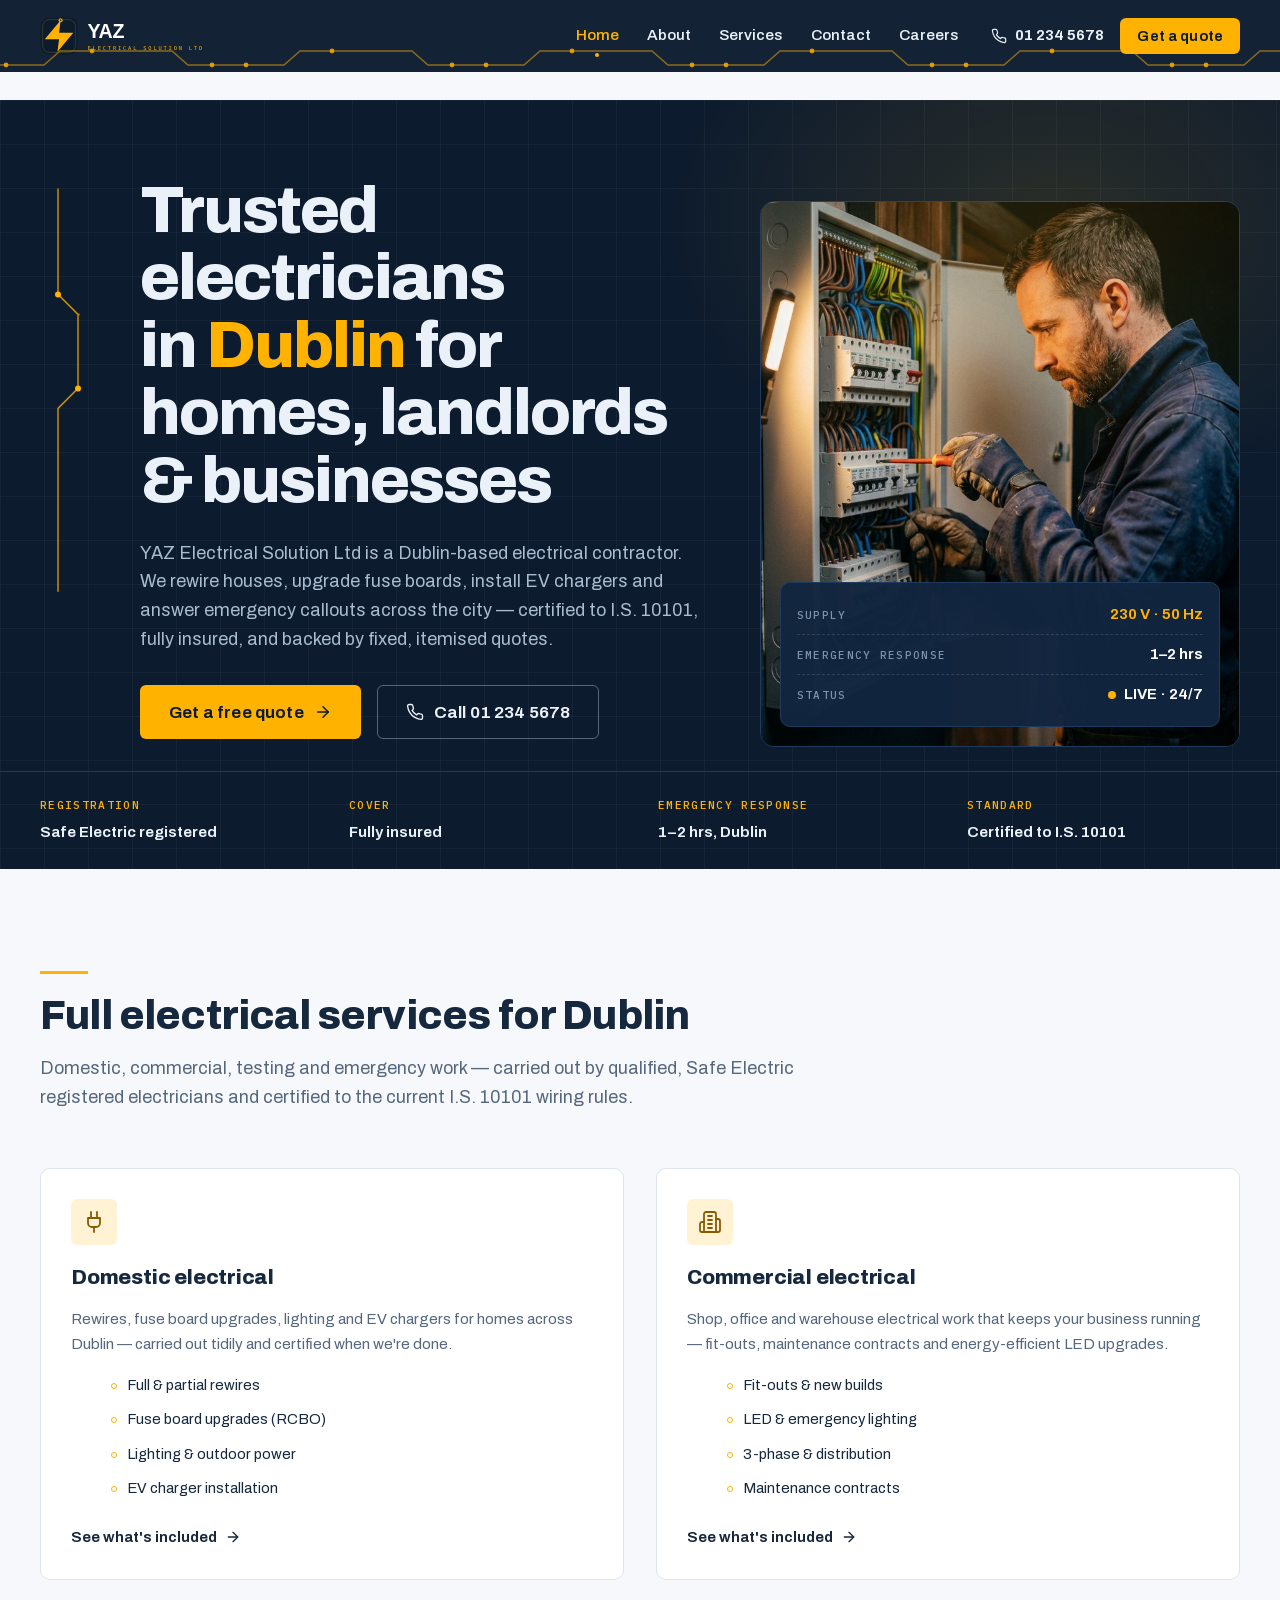
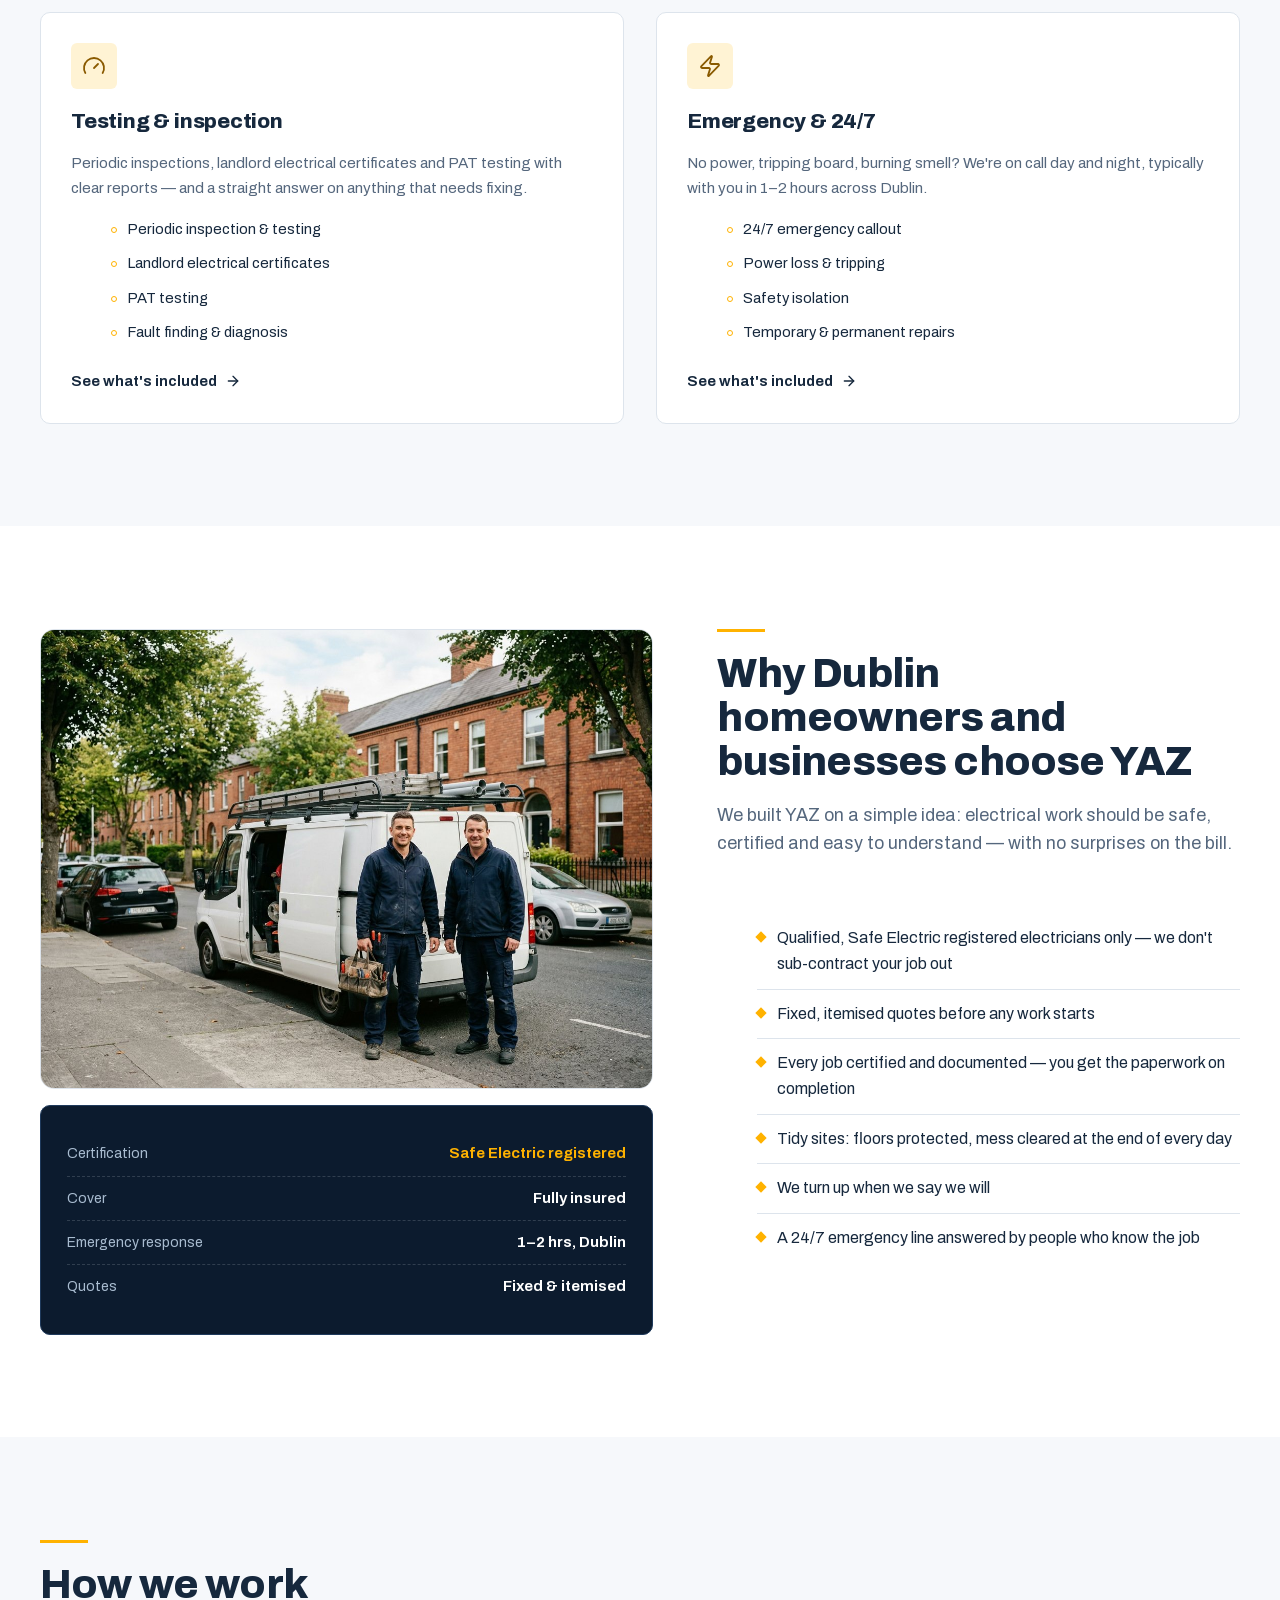
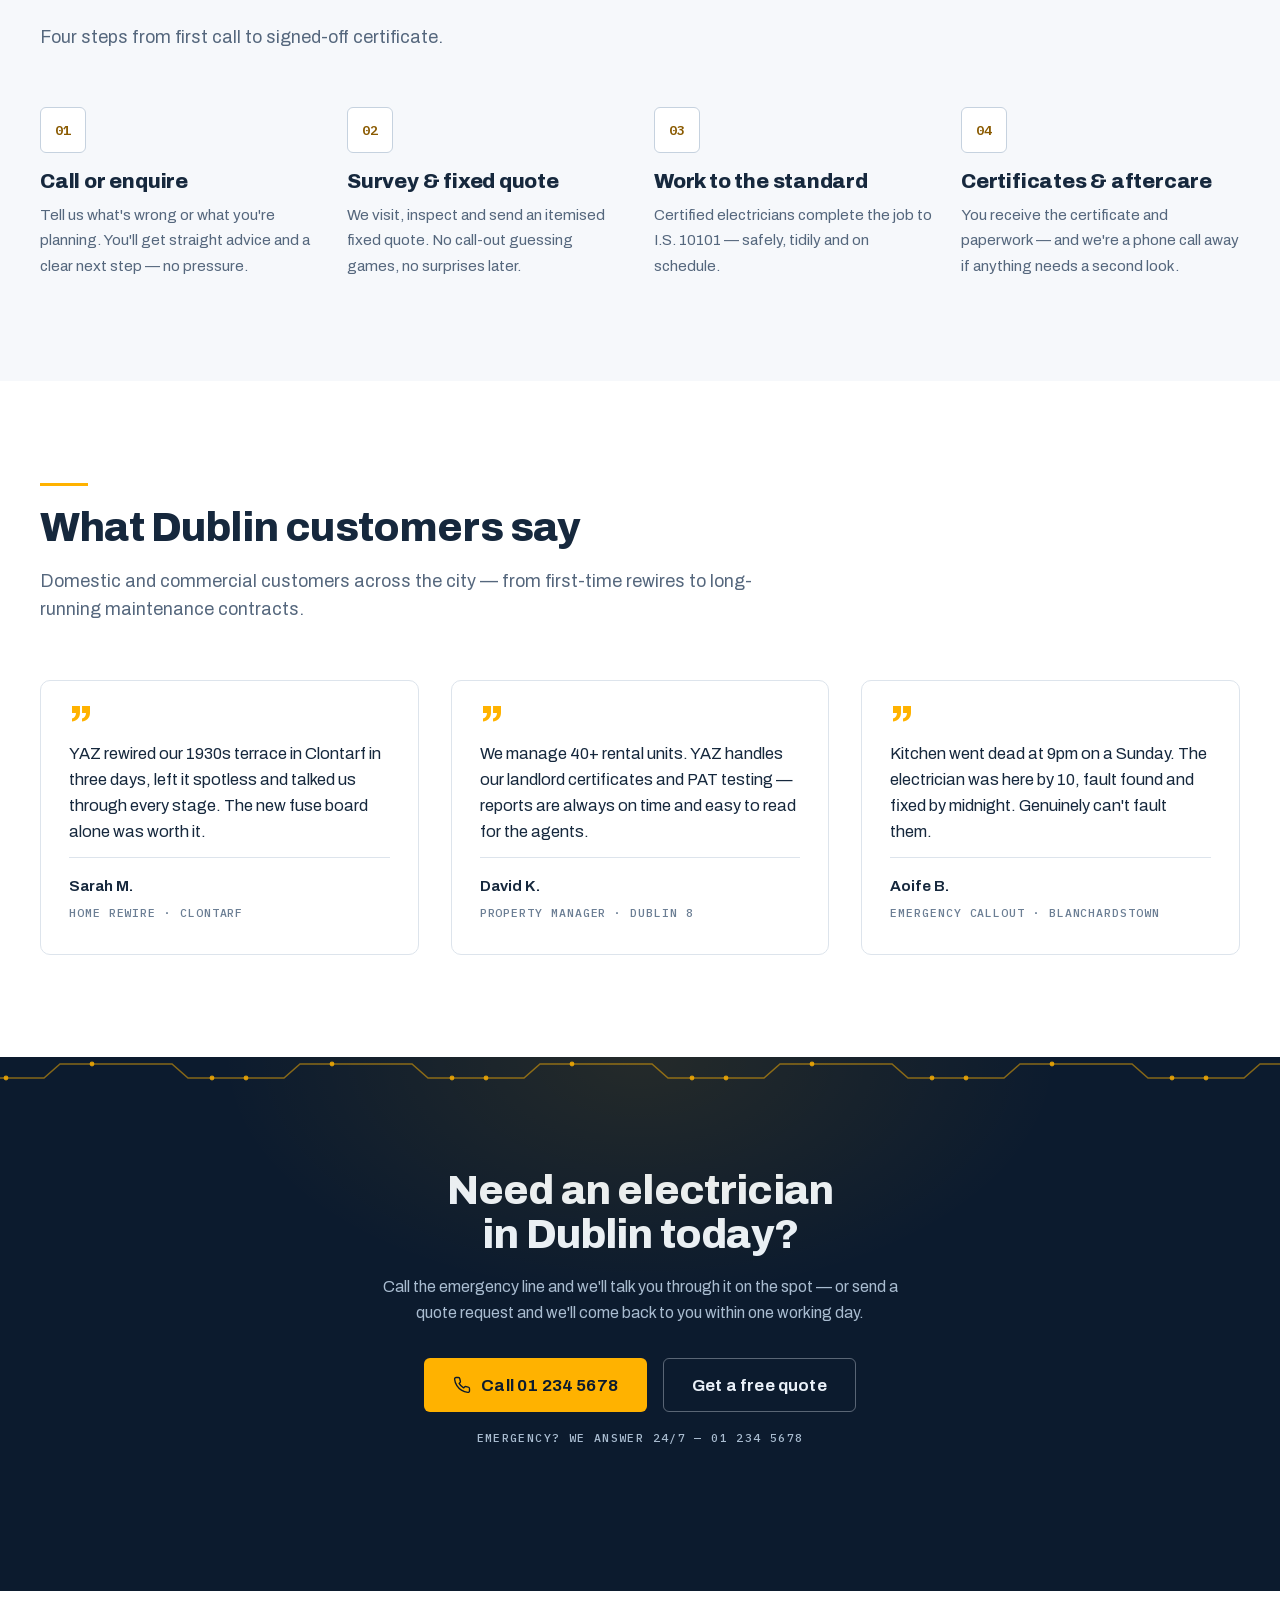
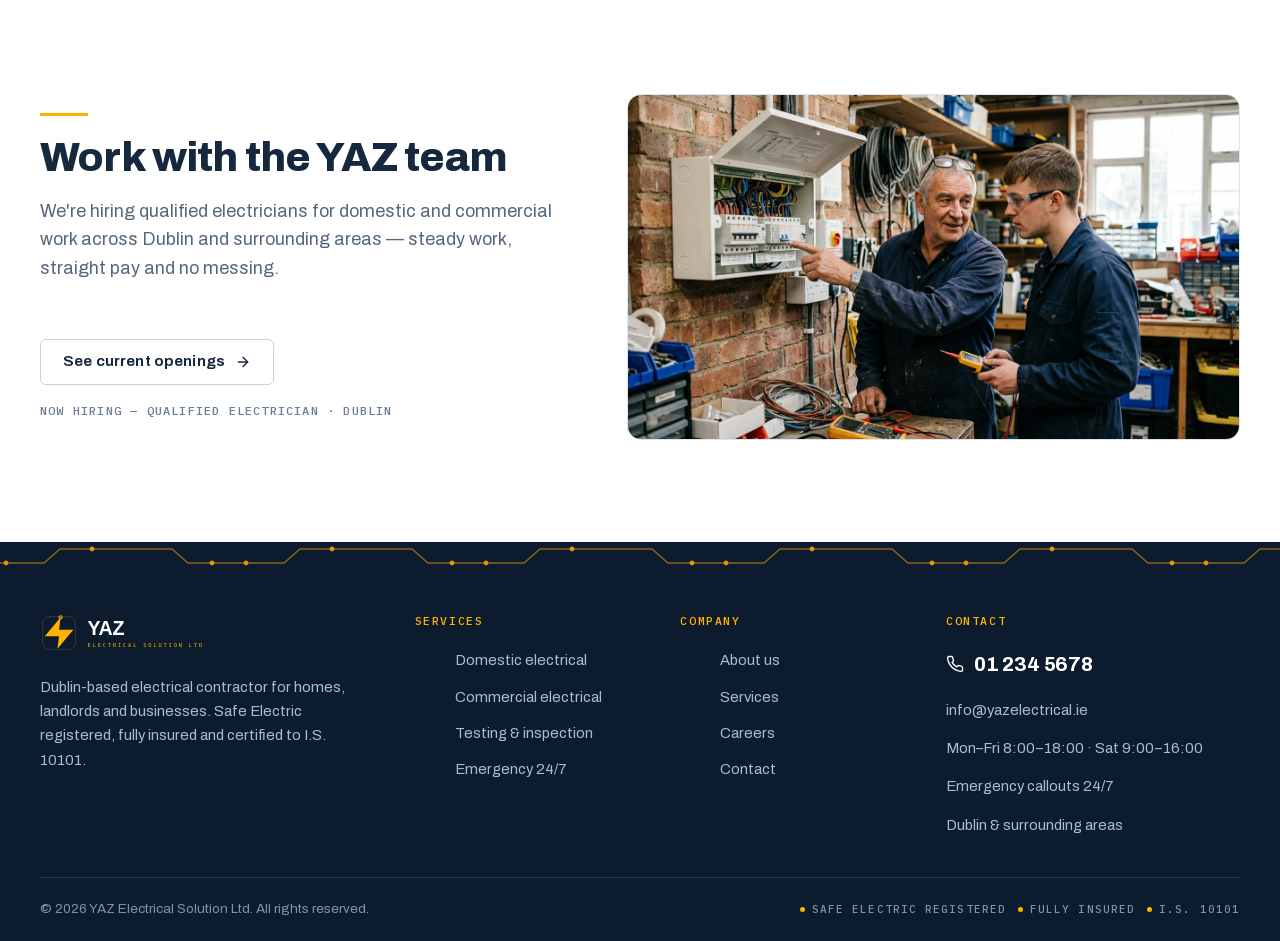
==== index.html @ 1b56f7b8 "Add Yaz Electrical website" ====
<!doctype html>
<!--
  ============================================================
  YAZ Electrical Solution Ltd — Home
  ============================================================
  EDIT BEFORE GOING LIVE (one-line swaps):
   1. Phone number: replace 01 234 5678 / +35312345678
      (search "234 5678" in this file and in css/js if needed)
   2. Email addresses: info@yazelectrical.ie, careers@yazelectrical.ie
   3. Domain: replace www.yazelectrical.ie in canonical + schema
   4. Formspree endpoint: js/main.js + action on contact.html
  ============================================================
-->
<html lang="en-IE">
<head>
  <meta charset="utf-8">
  <meta name="viewport" content="width=device-width, initial-scale=1">
  <title>Electrician Dublin — 24/7 Emergency | YAZ Electrical Solution Ltd</title>
  <meta name="description" content="Safe Electric registered electricians in Dublin. Rewires, fuse boards, EV chargers, landlord certs &amp; 24/7 emergencies. Call 01 234 5678 for a free fixed quote.">
  <link rel="canonical" href="https://www.yazelectrical.ie/"><!-- UPDATE DOMAIN -->
  <meta name="theme-color" content="#0C1B2E">

  <!-- Open Graph -->
  <meta property="og:type" content="website">
  <meta property="og:site_name" content="YAZ Electrical Solution Ltd">
  <meta property="og:title" content="Electrician Dublin | YAZ Electrical Solution Ltd">
  <meta property="og:description" content="Safe Electric registered electricians in Dublin. Rewires, fuse boards, EV chargers, landlord certificates &amp; 24/7 emergency callouts.">
  <meta property="og:image" content="https://www.yazelectrical.ie/assets/img/og.png"><!-- UPDATE DOMAIN -->
  <meta property="og:locale" content="en_IE">
  <meta name="twitter:card" content="summary_large_image">

  <link rel="icon" type="image/svg+xml" href="assets/favicon.svg">
  <link rel="apple-touch-icon" href="assets/favicon-180.png">
  <link rel="stylesheet" href="css/styles.css">
  <link rel="preload" as="image" href="assets/img/hero.jpg" fetchpriority="high">
</head>
<body id="top">
  <a class="skip-link" href="#main">Skip to content</a>

  <!-- ================= HEADER ================= -->
  <header class="site-header">
    <div class="container header__inner">
      <a class="logo" href="index.html" aria-label="YAZ Electrical Solution Ltd — home">
        <img src="assets/logo.svg" alt="YAZ Electrical Solution Ltd" width="336" height="64">
      </a>
      <div class="site-nav" id="site-nav">
        <nav class="main-nav" aria-label="Main">
          <a href="index.html" aria-current="page">Home</a>
          <a href="about.html">About</a>
          <a href="services.html">Services</a>
          <a href="contact.html">Contact</a>
          <a href="careers.html">Careers</a>
        </nav>
        <div class="nav-cta-row">
          <a class="btn btn--primary" href="tel:+35312345678">Call 01 234 5678</a>
          <a class="btn btn--ghost" href="contact.html">Get a quote</a>
        </div>
      </div>
      <div class="header-actions">
        <a class="header-tel" href="tel:+35312345678">
          <svg width="16" height="16" viewBox="0 0 24 24" fill="none" stroke="currentColor" stroke-width="1.8" stroke-linecap="round" stroke-linejoin="round" aria-hidden="true"><path d="M22 16.92v3a2 2 0 0 1-2.18 2 19.79 19.79 0 0 1-8.63-3.07 19.5 19.5 0 0 1-6-6 19.79 19.79 0 0 1-3.07-8.67A2 2 0 0 1 4.11 2h3a2 2 0 0 1 2 1.72 12.84 12.84 0 0 0 .7 2.81 2 2 0 0 1-.45 2.11L8.09 9.91a16 16 0 0 0 6 6l1.27-1.27a2 2 0 0 1 2.11-.45 12.84 12.84 0 0 0 2.81.7A2 2 0 0 1 22 16.92z"/></svg>
          01 234 5678
        </a>
        <a class="btn btn--primary btn--sm" href="contact.html">Get a quote</a>
        <button class="nav-toggle" aria-expanded="false" aria-controls="site-nav" aria-label="Open menu">
          <span></span><span></span><span></span>
        </button>
      </div>
    </div>
  </header>

  <main id="main">
    <!-- ================= HERO ================= -->
    <section class="hero" aria-labelledby="hero-title">
      <div class="container hero__inner">
        <div class="hero-trace" aria-hidden="true">
          <svg viewBox="0 0 44 430">
            <path class="trace-main" d="M 18 -10 V 96 L 38 116 V 190 L 18 210 V 430"/>
            <circle cx="18" cy="96" r="3" fill="#FFB200"/>
            <circle cx="38" cy="190" r="3" fill="#FFB200"/>
            <path d="M 38 116 H 44" stroke="#FFB200" stroke-opacity=".5" stroke-width="1.5" stroke-dasharray="2 5"/>
          </svg>
        </div>
        <div class="hero__content">
          <h1 id="hero-title">Trusted electricians in <span class="hl">Dublin</span> for homes, landlords &amp; businesses</h1>
          <p class="hero__lede">YAZ Electrical Solution Ltd is a Dublin-based electrical contractor. We rewire houses, upgrade fuse boards, install EV chargers and answer emergency callouts across the city — certified to I.S. 10101, fully insured, and backed by fixed, itemised quotes.</p>
          <div class="hero__cta">
            <a class="btn btn--primary btn--lg" href="contact.html">
              Get a free quote
              <svg width="18" height="18" viewBox="0 0 24 24" fill="none" stroke="currentColor" stroke-width="2" stroke-linecap="round" stroke-linejoin="round" aria-hidden="true"><path d="M5 12h14"/><path d="m12 5 7 7-7 7"/></svg>
            </a>
            <a class="btn btn--ghost btn--lg" href="tel:+35312345678">
              <svg width="18" height="18" viewBox="0 0 24 24" fill="none" stroke="currentColor" stroke-width="1.8" stroke-linecap="round" stroke-linejoin="round" aria-hidden="true"><path d="M22 16.92v3a2 2 0 0 1-2.18 2 19.79 19.79 0 0 1-8.63-3.07 19.5 19.5 0 0 1-6-6 19.79 19.79 0 0 1-3.07-8.67A2 2 0 0 1 4.11 2h3a2 2 0 0 1 2 1.72 12.84 12.84 0 0 0 .7 2.81 2 2 0 0 1-.45 2.11L8.09 9.91a16 16 0 0 0 6 6l1.27-1.27a2 2 0 0 1 2.11-.45 12.84 12.84 0 0 0 2.81.7A2 2 0 0 1 22 16.92z"/></svg>
              Call 01 234 5678
            </a>
          </div>
        </div>
        <div class="hero__media">
          <figure class="hero__photo">
            <img src="assets/img/hero.jpg" alt="YAZ electrician carrying out a fuse board upgrade in a Dublin home" width="768" height="1376" fetchpriority="high">
          </figure>
          <div class="instrument" aria-label="YAZ at a glance: 230 volt supply, one to two hour emergency response, available 24/7">
            <div class="instrument__row">
              <span class="instrument__k">Supply</span>
              <span class="instrument__v instrument__v--amber">230 V · 50 Hz</span>
            </div>
            <div class="instrument__row">
              <span class="instrument__k">Emergency response</span>
              <span class="instrument__v">1–2 hrs</span>
            </div>
            <div class="instrument__row">
              <span class="instrument__k">Status</span>
              <span class="instrument__v"><span class="live-dot" aria-hidden="true"></span>LIVE · 24/7</span>
            </div>
          </div>
        </div>
      </div>

      <!-- trust strip -->
      <div class="trust">
        <div class="container trust__grid">
          <div class="spec">
            <div class="spec__k">Registration</div>
            <div class="spec__v">Safe Electric registered</div>
          </div>
          <div class="spec">
            <div class="spec__k">Cover</div>
            <div class="spec__v">Fully insured</div>
          </div>
          <div class="spec">
            <div class="spec__k">Emergency response</div>
            <div class="spec__v">1–2 hrs, Dublin</div>
          </div>
          <div class="spec">
            <div class="spec__k">Standard</div>
            <div class="spec__v">Certified to I.S. 10101</div>
          </div>
        </div>
      </div>
    </section>

    <!-- ================= SERVICES ================= -->
    <section class="section section--paper" aria-labelledby="services-title">
      <div class="container">
        <div class="sec-head">
          <h2 id="services-title">Full electrical services for Dublin</h2>
          <p class="lead">Domestic, commercial, testing and emergency work — carried out by qualified, Safe Electric registered electricians and certified to the current I.S. 10101 wiring rules.</p>
        </div>
        <div class="grid g2">
          <article class="svc">
            <div class="svc__top">
              <span class="svc__icon" aria-hidden="true">
                <svg width="24" height="24" viewBox="0 0 24 24" fill="none" stroke="currentColor" stroke-width="1.8" stroke-linecap="round" stroke-linejoin="round"><path d="M12 22v-5"/><path d="M9 8V2"/><path d="M15 8V2"/><path d="M18 8v5a4 4 0 0 1-4 4h-4a4 4 0 0 1-4-4V8Z"/></svg>
              </span>
            </div>
            <h3>Domestic electrical</h3>
            <p>Rewires, fuse board upgrades, lighting and EV chargers for homes across Dublin — carried out tidily and certified when we're done.</p>
            <ul>
              <li>Full &amp; partial rewires</li>
              <li>Fuse board upgrades (RCBO)</li>
              <li>Lighting &amp; outdoor power</li>
              <li>EV charger installation</li>
            </ul>
            <a class="svc__link" href="services.html#domestic">See what's included
              <svg width="16" height="16" viewBox="0 0 24 24" fill="none" stroke="currentColor" stroke-width="2" stroke-linecap="round" stroke-linejoin="round" aria-hidden="true"><path d="M5 12h14"/><path d="m12 5 7 7-7 7"/></svg>
            </a>
          </article>
          <article class="svc">
            <div class="svc__top">
              <span class="svc__icon" aria-hidden="true">
                <svg width="24" height="24" viewBox="0 0 24 24" fill="none" stroke="currentColor" stroke-width="1.8" stroke-linecap="round" stroke-linejoin="round"><path d="M6 22V4a2 2 0 0 1 2-2h8a2 2 0 0 1 2 2v18Z"/><path d="M6 12H4a2 2 0 0 0-2 2v6a2 2 0 0 0 2 2h2"/><path d="M18 9h2a2 2 0 0 1 2 2v9a2 2 0 0 1-2 2h-2"/><path d="M10 6h4"/><path d="M10 10h4"/><path d="M10 14h4"/><path d="M10 18h4"/></svg>
              </span>
            </div>
            <h3>Commercial electrical</h3>
            <p>Shop, office and warehouse electrical work that keeps your business running — fit-outs, maintenance contracts and energy-efficient LED upgrades.</p>
            <ul>
              <li>Fit-outs &amp; new builds</li>
              <li>LED &amp; emergency lighting</li>
              <li>3-phase &amp; distribution</li>
              <li>Maintenance contracts</li>
            </ul>
            <a class="svc__link" href="services.html#commercial">See what's included
              <svg width="16" height="16" viewBox="0 0 24 24" fill="none" stroke="currentColor" stroke-width="2" stroke-linecap="round" stroke-linejoin="round" aria-hidden="true"><path d="M5 12h14"/><path d="m12 5 7 7-7 7"/></svg>
            </a>
          </article>
          <article class="svc">
            <div class="svc__top">
              <span class="svc__icon" aria-hidden="true">
                <svg width="24" height="24" viewBox="0 0 24 24" fill="none" stroke="currentColor" stroke-width="1.8" stroke-linecap="round" stroke-linejoin="round"><path d="m12 14 4-4"/><path d="M3.34 19a10 10 0 1 1 17.32 0"/></svg>
              </span>
            </div>
            <h3>Testing &amp; inspection</h3>
            <p>Periodic inspections, landlord electrical certificates and PAT testing with clear reports — and a straight answer on anything that needs fixing.</p>
            <ul>
              <li>Periodic inspection &amp; testing</li>
              <li>Landlord electrical certificates</li>
              <li>PAT testing</li>
              <li>Fault finding &amp; diagnosis</li>
            </ul>
            <a class="svc__link" href="services.html#testing">See what's included
              <svg width="16" height="16" viewBox="0 0 24 24" fill="none" stroke="currentColor" stroke-width="2" stroke-linecap="round" stroke-linejoin="round" aria-hidden="true"><path d="M5 12h14"/><path d="m12 5 7 7-7 7"/></svg>
            </a>
          </article>
          <article class="svc">
            <div class="svc__top">
              <span class="svc__icon" aria-hidden="true">
                <svg width="24" height="24" viewBox="0 0 24 24" fill="none" stroke="currentColor" stroke-width="1.8" stroke-linecap="round" stroke-linejoin="round"><path d="M4 14a1 1 0 0 1-.78-1.63l9.9-10.2a.5.5 0 0 1 .86.46l-1.92 6.02A1 1 0 0 0 13 10h7a1 1 0 0 1 .78 1.63l-9.9 10.2a.5.5 0 0 1-.86-.46l1.92-6.02A1 1 0 0 0 11 14z"/></svg>
              </span>
            </div>
            <h3>Emergency &amp; 24/7</h3>
            <p>No power, tripping board, burning smell? We're on call day and night, typically with you in 1–2 hours across Dublin.</p>
            <ul>
              <li>24/7 emergency callout</li>
              <li>Power loss &amp; tripping</li>
              <li>Safety isolation</li>
              <li>Temporary &amp; permanent repairs</li>
            </ul>
            <a class="svc__link" href="services.html#emergency">See what's included
              <svg width="16" height="16" viewBox="0 0 24 24" fill="none" stroke="currentColor" stroke-width="2" stroke-linecap="round" stroke-linejoin="round" aria-hidden="true"><path d="M5 12h14"/><path d="m12 5 7 7-7 7"/></svg>
            </a>
          </article>
        </div>
      </div>
    </section>

    <!-- ================= WHY ================= -->
    <section class="section section--white" aria-labelledby="why-title">
      <div class="container split split--wide-first split--top">
        <div>
          <figure class="frame frame--4-3">
            <img src="assets/img/about.jpg" alt="The YAZ Electrical team on a job in Dublin" width="1200" height="896" loading="lazy">
          </figure>
          <div class="plate mt-4">
            <div class="plate__row"><span class="plate__k">Certification</span><span class="plate__v plate__v--amber">Safe Electric registered</span></div>
            <div class="plate__row"><span class="plate__k">Cover</span><span class="plate__v">Fully insured</span></div>
            <div class="plate__row"><span class="plate__k">Emergency response</span><span class="plate__v">1–2 hrs, Dublin</span></div>
            <div class="plate__row"><span class="plate__k">Quotes</span><span class="plate__v">Fixed &amp; itemised</span></div>
          </div>
        </div>
        <div>
          <div class="sec-head">
            <h2 id="why-title">Why Dublin homeowners and businesses choose YAZ</h2>
            <p class="lead">We built YAZ on a simple idea: electrical work should be safe, certified and easy to understand — with no surprises on the bill.</p>
          </div>
          <ul class="checks">
            <li>Qualified, Safe Electric registered electricians only — we don't sub-contract your job out</li>
            <li>Fixed, itemised quotes before any work starts</li>
            <li>Every job certified and documented — you get the paperwork on completion</li>
            <li>Tidy sites: floors protected, mess cleared at the end of every day</li>
            <li>We turn up when we say we will</li>
            <li>A 24/7 emergency line answered by people who know the job</li>
          </ul>
        </div>
      </div>
    </section>

    <!-- ================= PROCESS ================= -->
    <section class="section section--paper" aria-labelledby="process-title">
      <div class="container">
        <div class="sec-head">
          <h2 id="process-title">How we work</h2>
          <p class="lead">Four steps from first call to signed-off certificate.</p>
        </div>
        <ol class="steps grid g4">
          <li class="step">
            <div class="step__badge" aria-hidden="true">01</div>
            <h3>Call or enquire</h3>
            <p>Tell us what's wrong or what you're planning. You'll get straight advice and a clear next step — no pressure.</p>
          </li>
          <li class="step">
            <div class="step__badge" aria-hidden="true">02</div>
            <h3>Survey &amp; fixed quote</h3>
            <p>We visit, inspect and send an itemised fixed quote. No call-out guessing games, no surprises later.</p>
          </li>
          <li class="step">
            <div class="step__badge" aria-hidden="true">03</div>
            <h3>Work to the standard</h3>
            <p>Certified electricians complete the job to I.S. 10101 — safely, tidily and on schedule.</p>
          </li>
          <li class="step">
            <div class="step__badge" aria-hidden="true">04</div>
            <h3>Certificates &amp; aftercare</h3>
            <p>You receive the certificate and paperwork — and we're a phone call away if anything needs a second look.</p>
          </li>
        </ol>
      </div>
    </section>

    <!-- ================= TESTIMONIALS ================= -->
    <section class="section section--white" aria-labelledby="reviews-title">
      <div class="container">
        <div class="sec-head">
          <h2 id="reviews-title">What Dublin customers say</h2>
          <p class="lead">Domestic and commercial customers across the city — from first-time rewires to long-running maintenance contracts.</p>
        </div>
        <div class="grid g3">
          <article class="t-card">
            <span class="t-card__mark" aria-hidden="true">&rdquo;</span>
            <p class="t-card__quote">YAZ rewired our 1930s terrace in Clontarf in three days, left it spotless and talked us through every stage. The new fuse board alone was worth it.</p>
            <div class="t-card__who">
              <strong>Sarah M.</strong>
              <span class="t-card__meta">Home rewire · Clontarf</span>
            </div>
          </article>
          <article class="t-card">
            <span class="t-card__mark" aria-hidden="true">&rdquo;</span>
            <p class="t-card__quote">We manage 40+ rental units. YAZ handles our landlord certificates and PAT testing — reports are always on time and easy to read for the agents.</p>
            <div class="t-card__who">
              <strong>David K.</strong>
              <span class="t-card__meta">Property manager · Dublin 8</span>
            </div>
          </article>
          <article class="t-card">
            <span class="t-card__mark" aria-hidden="true">&rdquo;</span>
            <p class="t-card__quote">Kitchen went dead at 9pm on a Sunday. The electrician was here by 10, fault found and fixed by midnight. Genuinely can't fault them.</p>
            <div class="t-card__who">
              <strong>Aoife B.</strong>
              <span class="t-card__meta">Emergency callout · Blanchardstown</span>
            </div>
          </article>
        </div>
      </div>
    </section>

    <!-- ================= CTA BAND ================= -->
    <section class="cta-band" aria-labelledby="cta-title">
      <div class="container cta-band__inner">
        <h2 id="cta-title">Need an electrician in Dublin today?</h2>
        <p>Call the emergency line and we'll talk you through it on the spot — or send a quote request and we'll come back to you within one working day.</p>
        <div class="cta-band__actions">
          <a class="btn btn--primary btn--lg" href="tel:+35312345678">
            <svg width="18" height="18" viewBox="0 0 24 24" fill="none" stroke="currentColor" stroke-width="1.8" stroke-linecap="round" stroke-linejoin="round" aria-hidden="true"><path d="M22 16.92v3a2 2 0 0 1-2.18 2 19.79 19.79 0 0 1-8.63-3.07 19.5 19.5 0 0 1-6-6 19.79 19.79 0 0 1-3.07-8.67A2 2 0 0 1 4.11 2h3a2 2 0 0 1 2 1.72 12.84 12.84 0 0 0 .7 2.81 2 2 0 0 1-.45 2.11L8.09 9.91a16 16 0 0 0 6 6l1.27-1.27a2 2 0 0 1 2.11-.45 12.84 12.84 0 0 0 2.81.7A2 2 0 0 1 22 16.92z"/></svg>
            Call 01 234 5678
          </a>
          <a class="btn btn--ghost btn--lg" href="contact.html">Get a free quote</a>
        </div>
        <p class="cta-band__note">Emergency? We answer 24/7 — 01 234 5678</p>
      </div>
    </section>

    <!-- ================= CAREERS TEASER ================= -->
    <section class="section section--white" aria-labelledby="careers-title">
      <div class="container split split--narrow-first">
        <div>
          <div class="sec-head">
            <h2 id="careers-title">Work with the YAZ team</h2>
            <p class="lead">We're hiring qualified electricians for domestic and commercial work across Dublin and surrounding areas — steady work, straight pay and no messing.</p>
          </div>
          <a class="btn btn--outline" href="careers.html">See current openings
            <svg width="16" height="16" viewBox="0 0 24 24" fill="none" stroke="currentColor" stroke-width="2" stroke-linecap="round" stroke-linejoin="round" aria-hidden="true"><path d="M5 12h14"/><path d="m12 5 7 7-7 7"/></svg>
          </a>
          <p class="mono-note mt-4">Now hiring — qualified electrician · Dublin</p>
        </div>
        <figure class="frame frame--16-9">
          <img src="assets/img/careers.jpg" alt="A YAZ senior electrician mentoring an apprentice" width="1376" height="768" loading="lazy">
        </figure>
      </div>
    </section>
  </main>

  <!-- ================= FOOTER ================= -->
  <footer class="site-footer">
    <div class="container">
      <div class="footer__grid">
        <div class="footer__col">
          <a class="logo" href="index.html" aria-label="YAZ Electrical Solution Ltd — home">
            <img src="assets/logo.svg" alt="YAZ Electrical Solution Ltd" width="336" height="64" loading="lazy">
          </a>
          <p class="footer__blurb">Dublin-based electrical contractor for homes, landlords and businesses. Safe Electric registered, fully insured and certified to I.S. 10101.</p>
        </div>
        <div class="footer__col">
          <h4>Services</h4>
          <ul class="footer__list">
            <li><a href="services.html#domestic">Domestic electrical</a></li>
            <li><a href="services.html#commercial">Commercial electrical</a></li>
            <li><a href="services.html#testing">Testing &amp; inspection</a></li>
            <li><a href="services.html#emergency">Emergency 24/7</a></li>
          </ul>
        </div>
        <div class="footer__col">
          <h4>Company</h4>
          <ul class="footer__list">
            <li><a href="about.html">About us</a></li>
            <li><a href="services.html">Services</a></li>
            <li><a href="careers.html">Careers</a></li>
            <li><a href="contact.html">Contact</a></li>
          </ul>
        </div>
        <div class="footer__col">
          <h4>Contact</h4>
          <a class="footer__phone" href="tel:+35312345678">
            <svg width="18" height="18" viewBox="0 0 24 24" fill="none" stroke="currentColor" stroke-width="1.8" stroke-linecap="round" stroke-linejoin="round" aria-hidden="true"><path d="M22 16.92v3a2 2 0 0 1-2.18 2 19.79 19.79 0 0 1-8.63-3.07 19.5 19.5 0 0 1-6-6 19.79 19.79 0 0 1-3.07-8.67A2 2 0 0 1 4.11 2h3a2 2 0 0 1 2 1.72 12.84 12.84 0 0 0 .7 2.81 2 2 0 0 1-.45 2.11L8.09 9.91a16 16 0 0 0 6 6l1.27-1.27a2 2 0 0 1 2.11-.45 12.84 12.84 0 0 0 2.81.7A2 2 0 0 1 22 16.92z"/></svg>
            01 234 5678
          </a>
          <div class="footer__contact mt-4">
            <a href="mailto:info@yazelectrical.ie">info@yazelectrical.ie</a>
            <span>Mon–Fri 8:00–18:00 · Sat 9:00–16:00</span>
            <span>Emergency callouts 24/7</span>
            <span>Dublin &amp; surrounding areas</span>
          </div>
        </div>
      </div>
      <div class="footer__bottom">
        <span>© <span data-year>2026</span> YAZ Electrical Solution Ltd. All rights reserved.</span>
        <div class="footer__certs">
          <span>Safe Electric registered</span>
          <span>Fully insured</span>
          <span>I.S. 10101</span>
        </div>
      </div>
    </div>
  </footer>

  <!-- ================= MOBILE CALL BAR ================= -->
  <nav class="callbar" aria-label="Quick contact">
    <a class="btn btn--primary" href="tel:+35312345678">
      <svg width="16" height="16" viewBox="0 0 24 24" fill="none" stroke="currentColor" stroke-width="1.8" stroke-linecap="round" stroke-linejoin="round" aria-hidden="true"><path d="M22 16.92v3a2 2 0 0 1-2.18 2 19.79 19.79 0 0 1-8.63-3.07 19.5 19.5 0 0 1-6-6 19.79 19.79 0 0 1-3.07-8.67A2 2 0 0 1 4.11 2h3a2 2 0 0 1 2 1.72 12.84 12.84 0 0 0 .7 2.81 2 2 0 0 1-.45 2.11L8.09 9.91a16 16 0 0 0 6 6l1.27-1.27a2 2 0 0 1 2.11-.45 12.84 12.84 0 0 0 2.81.7A2 2 0 0 1 22 16.92z"/></svg>
      Call 01 234 5678
    </a>
    <a class="btn btn--ghost" href="contact.html">Get a quote</a>
  </nav>

  <script src="js/main.js"></script>

  <!-- LocalBusiness schema -->
  <script type="application/ld+json">
  {
    "@context": "https://schema.org",
    "@type": "Electrician",
    "@id": "https://www.yazelectrical.ie/#business",
    "name": "YAZ Electrical Solution Ltd",
    "description": "Safe Electric registered electrical contractor in Dublin. Domestic and commercial electrical work, rewires, fuse board upgrades, EV charger installation, testing and inspection, and 24/7 emergency callouts.",
    "url": "https://www.yazelectrical.ie/",
    "telephone": "+35312345678",
    "email": "info@yazelectrical.ie",
    "priceRange": "€€",
    "image": "https://www.yazelectrical.ie/assets/img/hero.jpg",
    "logo": "https://www.yazelectrical.ie/assets/logo.svg",
    "address": {
      "@type": "PostalAddress",
      "addressLocality": "Dublin",
      "addressCountry": "IE"
    },
    "areaServed": ["Dublin", "County Dublin", "Kildare", "Meath", "Wicklow"],
    "openingHoursSpecification": [
      {
        "@type": "OpeningHoursSpecification",
        "dayOfWeek": ["Monday", "Tuesday", "Wednesday", "Thursday", "Friday"],
        "opens": "08:00",
        "closes": "18:00"
      },
      {
        "@type": "OpeningHoursSpecification",
        "dayOfWeek": "Saturday",
        "opens": "09:00",
        "closes": "16:00"
      }
    ]
  }
  </script>
</body>
</html>
---- css/styles.css ----
/* ============================================================
   YAZ Electrical Solution Ltd — design system
   Plain CSS · no build step · tokens derived from shadcn/ui
   role-naming; craft floor from the impeccable playbook.
   ============================================================ */

/* ---------- Fonts (self-hosted) ---------- */
@font-face {
  font-family: 'Archivo';
  src: url('../assets/fonts/archivo-var.woff2') format('woff2-variations');
  font-weight: 100 900;
  font-stretch: 62.5% 125%;
  font-display: swap;
}
@font-face {
  font-family: 'IBM Plex Mono';
  src: url('../assets/fonts/plexmono-500.woff2') format('woff2');
  font-weight: 500;
  font-display: swap;
}
@font-face {
  font-family: 'IBM Plex Mono';
  src: url('../assets/fonts/plexmono-600.woff2') format('woff2');
  font-weight: 600;
  font-display: swap;
}

/* ---------- Tokens ---------- */
:root {
  /* palette — deep navy canvas, safety amber accent (used sparingly) */
  --ink: #0C1B2E;            /* dark canvas: header, hero, footer, CTA */
  --ink-2: #12263F;          /* raised panels on dark */
  --ink-3: #1F3A5C;          /* borders on dark */
  --ink-fg: #EAF1F9;         /* primary text on dark */
  --ink-muted: #A9BCD0;      /* secondary text on dark */
  --ink-dim: #7C93AB;        /* faint labels on dark */
  --paper: #F6F8FB;          /* light canvas */
  --surface: #FFFFFF;        /* cards & panels */
  --fg: #16283D;             /* primary text on light */
  --fg-muted: #55677D;       /* secondary text on light */
  --fg-dim: #6B7E94;         /* hints on light */
  --line: #DDE4EC;           /* hairline borders (light) */
  --line-strong: #C6D2DF;
  --amber: #FFB200;          /* primary action / live signal */
  --amber-hi: #FFC533;       /* hover */
  --amber-deep: #8A5A00;     /* amber as text on light */
  --amber-soft: #FFF3D4;     /* amber wash */
  --danger: #C43D2F;
  --danger-soft: #FDEAE7;
  --success: #157F4B;
  --ring: var(--amber);

  /* radius scale (base 6px — industrial, not rounded) */
  --radius: 6px;
  --radius-sm: 4px;
  --radius-lg: 10px;
  --radius-xl: 14px;

  /* type */
  --font-sans: 'Archivo', 'Helvetica Neue', Arial, sans-serif;
  --font-mono: 'IBM Plex Mono', ui-monospace, 'SF Mono', Menlo, Consolas, monospace;

  /* spacing — 4px base scale */
  --s1: 4px;  --s2: 8px;  --s3: 12px; --s4: 16px; --s5: 20px;
  --s6: 24px; --s8: 32px; --s10: 40px; --s12: 48px; --s16: 64px;
  --s20: 80px; --s24: 96px;

  /* layout */
  --container: 1200px;
  --gutter: clamp(20px, 4vw, 40px);
  --header-h: 72px;
  --header-strip: 28px;
  --header-total: calc(var(--header-h) + var(--header-strip));
  --callbar-h: 60px;
}

/* ---------- Reset ---------- */
*, *::before, *::after { box-sizing: border-box; }
* { margin: 0; }
html { scroll-behavior: smooth; -webkit-text-size-adjust: 100%; }
body {
  font-family: var(--font-sans);
  font-size: 1rem;
  line-height: 1.65;
  color: var(--fg);
  background: var(--paper);
  -webkit-font-smoothing: antialiased;
  text-rendering: optimizeLegibility;
  padding-top: var(--header-total);
}
img, svg, video { max-width: 100%; display: block; }
input, button, textarea, select { font: inherit; color: inherit; }
a { color: var(--amber-deep); }
strong { font-weight: 650; }

/* browser surfaces — themed, not default */
::selection { background: var(--amber); color: var(--ink); }
::-webkit-scrollbar { width: 12px; }
::-webkit-scrollbar-track { background: var(--paper); }
::-webkit-scrollbar-thumb { background: #B7C4D4; border-radius: 8px; border: 3px solid var(--paper); }
::-webkit-scrollbar-thumb:hover { background: var(--ink-3); }

:focus-visible { outline: 2px solid var(--ring, var(--amber)); outline-offset: 2px; }

/* ---------- Type ---------- */
h1, h2, h3, h4 {
  font-family: var(--font-sans);
  font-weight: 800;
  line-height: 1.08;
  letter-spacing: -0.02em;
  text-wrap: balance;
}
h1 { font-size: clamp(2.3rem, 4.6vw, 3.4rem); letter-spacing: -0.03em; }
h2 { font-size: clamp(1.875rem, 3.2vw, 2.75rem); }
h3 { font-size: 1.3rem; line-height: 1.25; letter-spacing: -0.01em; }
h4 { font-size: 1.0625rem; line-height: 1.3; }
p { max-width: 70ch; }
.mono { font-family: var(--font-mono); }
.lead { font-size: clamp(1.0625rem, 1.4vw, 1.1875rem); line-height: 1.6; color: var(--fg-muted); }
.tabular { font-variant-numeric: tabular-nums; }

/* signal bar above section headings (amber, 48px) */
.sec-head h2::before,
.sec-head h3::before {
  content: "";
  display: block;
  width: 48px;
  height: 3px;
  background: var(--amber);
  margin-bottom: 20px;
}
.sec-head { max-width: 780px; margin-bottom: clamp(32px, 5vw, 56px); }
.sec-head .lead { margin-top: 16px; }

/* ---------- Layout primitives ---------- */
.container {
  width: min(100% - (var(--gutter) * 2), var(--container));
  margin-inline: auto;
}
.section { padding-block: clamp(56px, 8vw, 104px); }
.section--tight { padding-block: clamp(40px, 5vw, 68px); }
.section--paper { background: var(--paper); }
.section--white { background: var(--surface); }
.section--ink { background: var(--ink); color: var(--ink-fg); }
.section--ink p { color: var(--ink-muted); }

.grid { display: grid; gap: var(--s6); }
.g2 { gap: clamp(20px, 3vw, 32px); }
.g3 { gap: clamp(20px, 3vw, 32px); }
.g4 { gap: clamp(16px, 2.4vw, 28px); }
@media (min-width: 700px) { .g2 { grid-template-columns: repeat(2, 1fr); } }
@media (min-width: 980px) { .g3 { grid-template-columns: repeat(3, 1fr); } }
@media (min-width: 640px) { .g4 { grid-template-columns: repeat(2, 1fr); } }
@media (min-width: 1100px) { .g4 { grid-template-columns: repeat(4, 1fr); } }

.split { display: grid; gap: clamp(28px, 5vw, 64px); align-items: center; }
@media (min-width: 980px) {
  .split { grid-template-columns: 1fr 1fr; }
  .split--wide-first { grid-template-columns: 1.08fr 0.92fr; }
  .split--narrow-first { grid-template-columns: 0.92fr 1.08fr; }
}
.split--top { align-items: start; }

.center { text-align: center; }
.center .sec-head { margin-inline: auto; }
.mt-2 { margin-top: var(--s2); } .mt-4 { margin-top: var(--s4); } .mt-6 { margin-top: var(--s6); } .mt-8 { margin-top: var(--s8); }

/* ---------- Buttons ---------- */
.btn {
  display: inline-flex;
  align-items: center;
  justify-content: center;
  gap: 10px;
  font-family: var(--font-sans);
  font-weight: 650;
  font-size: 0.95rem;
  line-height: 1;
  letter-spacing: 0.01em;
  padding: 14px 22px;
  border-radius: var(--radius);
  border: 1px solid transparent;
  cursor: pointer;
  text-decoration: none;
  white-space: nowrap;
  transition: background-color 0.18s ease, border-color 0.18s ease, color 0.18s ease, transform 0.18s ease;
}
.btn:active { transform: translateY(1px); }
.btn svg { flex: none; }
.btn--primary { background: var(--amber); color: var(--ink); }
.btn--primary:hover { background: var(--amber-hi); }
.btn--ghost { border-color: rgba(234, 241, 249, 0.35); color: var(--ink-fg); background: transparent; }
.btn--ghost:hover { border-color: var(--amber); color: var(--amber); }
.btn--light { background: #fff; color: var(--ink); }
.btn--light:hover { background: var(--ink-fg); }
.btn--outline { border-color: var(--line-strong); color: var(--fg); background: var(--surface); }
.btn--outline:hover { border-color: var(--ink); }
.btn--lg { padding: 17px 28px; font-size: 1.0625rem; }
.btn--sm { padding: 10px 16px; font-size: 0.9rem; }
.btn--block { width: 100%; }

/* ---------- Chips / tags ---------- */
.chips { display: flex; flex-wrap: wrap; gap: var(--s2); }
.chip {
  border: 1px solid var(--line);
  border-radius: 999px;
  padding: 7px 14px;
  font-size: 0.875rem;
  font-weight: 500;
  color: var(--fg-muted);
  background: var(--surface);
}
.chip--amber {
  border-color: var(--amber);
  color: var(--amber-deep);
  background: var(--amber-soft);
  font-weight: 600;
}
.chip--dark {
  border-color: var(--ink-3);
  color: var(--ink-muted);
  background: var(--ink-2);
}

/* mono spec label (data, not decoration) */
.spec-label {
  font-family: var(--font-mono);
  font-size: 0.72rem;
  font-weight: 500;
  letter-spacing: 0.12em;
  text-transform: uppercase;
  color: var(--fg-dim);
}

/* ---------- Header ---------- */
.site-header {
  position: fixed;
  inset: 0 0 auto 0;
  z-index: 60;
  background: rgba(12, 27, 46, 0.97);
}
/* signature busbar — continuous PCB trace under the header */
.site-header::after {
  content: "";
  position: absolute;
  left: 0; right: 0; bottom: 0;
  height: var(--header-strip);
  background: url("data:image/svg+xml,%3Csvg xmlns='http://www.w3.org/2000/svg' width='240' height='28' viewBox='0 0 240 28'%3E%3Cg fill='none' stroke='%23FFB200' stroke-width='1.5' stroke-opacity='0.5'%3E%3Cpath d='M-14 21H44L60 7H172L188 21H254'/%3E%3C/g%3E%3Cg fill='%23FFB200' fill-opacity='0.8'%3E%3Ccircle cx='6' cy='21' r='2.4'/%3E%3Ccircle cx='92' cy='7' r='2.4'/%3E%3Ccircle cx='212' cy='21' r='2.4'/%3E%3C/g%3E%3C/svg%3E") repeat-x;
  background-size: 240px 28px;
  pointer-events: none;
}
.header__inner {
  height: var(--header-h);
  display: flex;
  align-items: center;
  gap: var(--s6);
}
.logo { display: inline-flex; flex: none; }
.logo img, .logo svg { height: 38px; width: auto; }
@media (max-width: 640px) { .logo img, .logo svg { height: 34px; } }

.main-nav { margin-left: auto; display: flex; gap: clamp(16px, 2.2vw, 30px); }
.main-nav a {
  position: relative;
  color: var(--ink-fg);
  text-decoration: none;
  font-weight: 550;
  font-size: 0.95rem;
  padding-block: 10px;
}
.main-nav a:hover { color: var(--amber); }
.main-nav a[aria-current="page"] { color: var(--amber); }
.main-nav a[aria-current="page"]::after {
  content: "";
  position: absolute;
  left: 50%; transform: translateX(-50%);
  bottom: 2px;
  width: 4px; height: 4px;
  border-radius: 50%;
  background: var(--amber);
}
.header-actions { display: flex; align-items: center; gap: var(--s4); margin-left: var(--s2); }
.header-tel {
  display: inline-flex; align-items: center; gap: 8px;
  color: var(--ink-fg); text-decoration: none; font-weight: 650; font-size: 0.95rem;
}
.header-tel:hover { color: var(--amber); }

/* hamburger */
.nav-toggle {
  display: none;
  position: relative;
  width: 44px; height: 44px;
  background: transparent;
  border: 1px solid rgba(234, 241, 249, 0.25);
  border-radius: var(--radius);
  cursor: pointer;
}
.nav-toggle span {
  position: absolute; left: 12px; right: 12px; height: 2px;
  background: var(--ink-fg);
  transition: transform 0.2s ease, opacity 0.2s ease, top 0.2s ease;
}
.nav-toggle span:nth-child(1) { top: 14px; }
.nav-toggle span:nth-child(2) { top: 21px; }
.nav-toggle span:nth-child(3) { top: 28px; }
.nav-open .nav-toggle span:nth-child(1) { top: 21px; transform: rotate(45deg); }
.nav-open .nav-toggle span:nth-child(2) { opacity: 0; }
.nav-open .nav-toggle span:nth-child(3) { top: 21px; transform: rotate(-45deg); }

/* mobile nav panel */
.site-nav { display: contents; }
@media (max-width: 979px) {
  .header-tel { display: none; }
  .header-actions .btn--sm { display: none; }
  .nav-toggle { display: block; }
  .site-nav {
    display: none;
    position: fixed;
    top: var(--header-total);
    left: 0; right: 0;
    background: var(--ink);
    border-top: 1px solid var(--ink-3);
    box-shadow: 0 24px 40px -24px rgba(0, 0, 0, 0.6);
  }
  .nav-open .site-nav { display: block; }
  .main-nav {
    flex-direction: column;
    gap: 0;
    padding: var(--s4) var(--gutter) var(--s3);
  }
  .main-nav a { font-size: 1.125rem; font-weight: 600; padding-block: 13px; border-bottom: 1px solid rgba(234, 241, 249, 0.08); }
  .main-nav a[aria-current="page"]::after { display: none; }
  .nav-cta-row {
    display: grid;
    grid-template-columns: 1fr 1fr;
    gap: var(--s3);
    padding: var(--s4) var(--gutter) calc(var(--s6) + env(safe-area-inset-bottom));
  }
}
@media (min-width: 980px) { .nav-cta-row { display: none; } }

/* ---------- Skip link ---------- */
.skip-link {
  position: fixed;
  top: -64px; left: var(--s4);
  z-index: 100;
  background: var(--amber);
  color: var(--ink);
  font-weight: 700;
  padding: 12px 18px;
  border-radius: var(--radius);
  text-decoration: none;
  transition: top 0.2s ease;
}
.skip-link:focus { top: 12px; }

/* ---------- Hero (home) ---------- */
.hero {
  position: relative;
  background: var(--ink);
  color: var(--ink-fg);
  overflow: hidden;
}
.hero::before { /* faint blueprint grid */
  content: "";
  position: absolute; inset: 0;
  background-image:
    linear-gradient(rgba(234, 241, 249, 0.045) 1px, transparent 1px),
    linear-gradient(90deg, rgba(234, 241, 249, 0.045) 1px, transparent 1px);
  background-size: 44px 44px;
  pointer-events: none;
}
.hero::after { /* amber glow, one deliberate pool of accent */
  content: "";
  position: absolute;
  inset: 0;
  background: radial-gradient(640px 460px at 82% 16%, rgba(255, 178, 0, 0.13), transparent 62%);
  pointer-events: none;
}
.hero__inner {
  position: relative;
  display: grid;
  gap: clamp(36px, 5vw, 56px);
  align-items: center;
  padding-block: clamp(40px, 6vw, 88px) 0;
}
@media (min-width: 1100px) {
  .hero__inner { grid-template-columns: 44px 1.08fr 0.92fr; }
}
.hero h1 {
  font-size: clamp(2.5rem, 5.4vw, 4.1rem);
  line-height: 1.03;
  letter-spacing: -0.03em;
  margin-bottom: var(--s6);
  max-width: 20ch;
}
.hero h1 .hl { color: var(--amber); }
.hero__lede {
  font-size: clamp(1.0625rem, 1.4vw, 1.1875rem);
  line-height: 1.6;
  color: var(--ink-muted);
  max-width: 58ch;
  margin-bottom: var(--s8);
}
.hero__cta { display: flex; flex-wrap: wrap; gap: var(--s4); margin-bottom: var(--s8); }

/* vertical trace beside the headline — draws on load */
.hero-trace { display: none; }
@media (min-width: 1100px) {
  .hero-trace { display: block; align-self: start; padding-block: 6px; }
  .hero-trace svg { height: clamp(320px, 36vw, 470px); width: 44px; }
  .hero-trace path.trace-main {
    stroke: var(--amber);
    stroke-opacity: 0.75;
    stroke-width: 1.5;
    fill: none;
    stroke-dasharray: 420;
    stroke-dashoffset: 420;
  }
}
.hero__media { position: relative; }
.hero__photo {
  border-radius: var(--radius-xl);
  border: 1px solid var(--ink-3);
  overflow: hidden;
}
.hero__photo img { width: 100%; height: auto; aspect-ratio: 4 / 4.55; object-fit: cover; }

/* instrument panel overlay — measurement data in mono */
.instrument {
  position: absolute;
  left: var(--s5); right: var(--s5); bottom: var(--s5);
  background: rgba(18, 38, 63, 0.97);
  border: 1px solid var(--ink-3);
  border-radius: var(--radius-lg);
  padding: 12px 16px;
}
.instrument__row {
  display: flex;
  align-items: baseline;
  justify-content: space-between;
  gap: 16px;
  padding-block: 7px;
  border-bottom: 1px dashed rgba(234, 241, 249, 0.14);
}
.instrument__row:last-child { border-bottom: 0; }
.instrument__k {
  font-family: var(--font-mono);
  font-size: 0.68rem;
  font-weight: 500;
  letter-spacing: 0.12em;
  text-transform: uppercase;
  color: var(--ink-dim);
}
.instrument__v { font-weight: 650; font-size: 0.95rem; color: #fff; font-variant-numeric: tabular-nums; }
.instrument__v--amber { color: var(--amber); }
.live-dot {
  display: inline-block;
  width: 8px; height: 8px;
  border-radius: 50%;
  background: var(--amber);
  margin-right: 8px;
  animation: pulse 2.4s ease-in-out infinite;
}
@keyframes pulse {
  0%, 100% { opacity: 1; box-shadow: 0 0 0 0 rgba(255, 178, 0, 0.55); }
  50% { opacity: 0.8; box-shadow: 0 0 0 7px rgba(255, 178, 0, 0); }
}

/* trust strip — spec row at the foot of the hero */
.trust { position: relative; border-top: 1px solid var(--ink-3); }
.trust__grid {
  display: grid;
  gap: 18px 36px;
  padding-block: var(--s6);
}
@media (min-width: 640px) { .trust__grid { grid-template-columns: repeat(2, 1fr); } }
@media (min-width: 1100px) { .trust__grid { grid-template-columns: repeat(4, 1fr); } }
.spec__k {
  font-family: var(--font-mono);
  font-size: 0.7rem;
  font-weight: 500;
  letter-spacing: 0.12em;
  text-transform: uppercase;
  color: var(--amber);
  margin-bottom: 5px;
}
.spec__v { font-weight: 650; font-size: 0.95rem; color: var(--ink-fg); }

/* ---------- Page hero (subpages) ---------- */
.page-hero {
  position: relative;
  background: var(--ink);
  color: var(--ink-fg);
  overflow: hidden;
  padding-block: clamp(40px, 6vw, 72px) clamp(36px, 5vw, 60px);
}
.page-hero::before {
  content: "";
  position: absolute; inset: 0;
  background-image:
    linear-gradient(rgba(234, 241, 249, 0.04) 1px, transparent 1px),
    linear-gradient(90deg, rgba(234, 241, 249, 0.04) 1px, transparent 1px);
  background-size: 44px 44px;
  pointer-events: none;
}
.page-hero::after {
  content: "";
  position: absolute;
  bottom: 0; left: 0;
  width: 140px; height: 2px;
  background: var(--amber);
}
.page-hero .crumbs {
  position: relative;
  font-family: var(--font-mono);
  font-size: 0.7rem;
  font-weight: 500;
  letter-spacing: 0.12em;
  text-transform: uppercase;
  color: var(--ink-dim);
  margin-bottom: var(--s4);
}
.page-hero .crumbs a { color: var(--ink-muted); text-decoration: none; }
.page-hero .crumbs a:hover { color: var(--amber); }
.page-hero h1 { margin-bottom: var(--s4); max-width: 24ch; }
.page-hero .lead { color: var(--ink-muted); max-width: 62ch; }

/* ---------- Service cards ---------- */
.svc {
  background: var(--surface);
  border: 1px solid var(--line);
  border-radius: var(--radius-lg);
  padding: clamp(22px, 3vw, 30px);
  display: flex;
  flex-direction: column;
  gap: var(--s4);
  transition: border-color 0.18s ease, transform 0.18s ease;
}
.svc:hover { border-color: var(--amber); transform: translateY(-3px); }
.svc__top { display: flex; align-items: flex-start; justify-content: space-between; }
.svc__icon {
  width: 46px; height: 46px;
  border-radius: var(--radius);
  background: var(--amber-soft);
  color: var(--amber-deep);
  display: grid;
  place-items: center;
}
.svc h3 { margin-top: var(--s1); }
.svc p { color: var(--fg-muted); font-size: 0.95rem; }
.svc ul { display: grid; gap: 10px; margin-top: auto; }
.svc li {
  display: flex;
  gap: 10px;
  align-items: baseline;
  font-size: 0.925rem;
  list-style: none;
}
.svc li::before {
  content: "";
  flex: none;
  width: 6px; height: 6px;
  border-radius: 50%;
  border: 1.5px solid var(--amber);
  transform: translateY(-1px);
}
.svc__link {
  display: inline-flex;
  align-items: center;
  gap: 8px;
  font-weight: 650;
  font-size: 0.925rem;
  color: var(--fg);
  text-decoration: none;
  margin-top: var(--s2);
}
.svc__link:hover { color: var(--amber-deep); }
.svc__link svg { transition: transform 0.18s ease; }
.svc__link:hover svg { transform: translateX(3px); }

/* ---------- Checklists (amber terminal diamonds) ---------- */
.checks { list-style: none; display: grid; gap: 0; }
.checks li {
  display: flex;
  gap: var(--s3);
  align-items: flex-start;
  padding-block: 11px;
  border-bottom: 1px solid var(--line);
  font-size: 1rem;
}
.checks li:last-child { border-bottom: 0; }
.checks li::before {
  content: "";
  flex: none;
  width: 8px; height: 8px;
  margin-top: 8px;
  background: var(--amber);
  transform: rotate(45deg);
}
.checks--dark li { border-bottom-color: rgba(234, 241, 249, 0.12); }

/* ---------- Spec plate (certificate-style panel) ---------- */
.plate {
  background: var(--ink);
  color: var(--ink-fg);
  border: 1px solid var(--ink-3);
  border-radius: var(--radius-lg);
  padding: clamp(18px, 2.5vw, 26px);
}
.plate__row {
  display: flex;
  justify-content: space-between;
  align-items: baseline;
  gap: 16px;
  padding-block: 9px;
  border-bottom: 1px dashed rgba(234, 241, 249, 0.16);
  font-size: 0.95rem;
}
.plate__row:last-child { border-bottom: 0; }
.plate__k { color: var(--ink-muted); font-size: 0.875rem; }
.plate__v { font-weight: 650; color: #fff; text-align: right; }
.plate__v--amber { color: var(--amber); }

/* ---------- Process steps ---------- */
.steps { list-style: none; padding: 0; margin: 0; }
.mono-note {
  font-family: var(--font-mono);
  font-size: 0.75rem;
  letter-spacing: 0.1em;
  text-transform: uppercase;
  color: var(--fg-dim);
}
.step__badge {
  width: 46px; height: 46px;
  border: 1px solid var(--line-strong);
  border-radius: var(--radius);
  display: grid;
  place-items: center;
  font-family: var(--font-mono);
  font-weight: 600;
  font-size: 0.85rem;
  color: var(--amber-deep);
  background: var(--surface);
  margin-bottom: var(--s4);
}
.step h3 { margin-bottom: var(--s2); }
.step p { font-size: 0.95rem; color: var(--fg-muted); }

/* ---------- Testimonials ---------- */
.t-card {
  background: var(--surface);
  border: 1px solid var(--line);
  border-radius: var(--radius-lg);
  padding: clamp(22px, 3vw, 28px);
  display: flex;
  flex-direction: column;
  gap: var(--s3);
}
.t-card__mark {
  font-family: var(--font-sans);
  font-weight: 800;
  font-size: 3rem;
  line-height: 0.6;
  color: var(--amber);
  height: 20px;
}
.t-card__quote { font-size: 1.02rem; line-height: 1.6; }
.t-card__who {
  margin-top: auto;
  padding-top: var(--s4);
  border-top: 1px solid var(--line);
}
.t-card__who strong { display: block; font-size: 0.95rem; }
.t-card__meta {
  font-family: var(--font-mono);
  font-size: 0.72rem;
  letter-spacing: 0.08em;
  text-transform: uppercase;
  color: var(--fg-dim);
  margin-top: 2px;
}

/* ---------- CTA band ---------- */
.cta-band {
  position: relative;
  background: var(--ink);
  color: var(--ink-fg);
  overflow: hidden;
  text-align: center;
}
.cta-band::before { /* busbar enters the band */
  content: "";
  position: absolute;
  top: 0; left: 0; right: 0;
  height: var(--header-strip);
  background: url("data:image/svg+xml,%3Csvg xmlns='http://www.w3.org/2000/svg' width='240' height='28' viewBox='0 0 240 28'%3E%3Cg fill='none' stroke='%23FFB200' stroke-width='1.5' stroke-opacity='0.5'%3E%3Cpath d='M-14 21H44L60 7H172L188 21H254'/%3E%3C/g%3E%3Cg fill='%23FFB200' fill-opacity='0.8'%3E%3Ccircle cx='6' cy='21' r='2.4'/%3E%3Ccircle cx='92' cy='7' r='2.4'/%3E%3Ccircle cx='212' cy='21' r='2.4'/%3E%3C/g%3E%3C/svg%3E") repeat-x;
  background-size: 240px 28px;
  pointer-events: none;
}
.cta-band::after {
  content: "";
  position: absolute; inset: 0;
  background: radial-gradient(700px 400px at 50% 0%, rgba(255, 178, 0, 0.1), transparent 60%);
  pointer-events: none;
}
.cta-band__inner { position: relative; padding-block: clamp(64px, 9vw, 112px); }
.cta-band h2 { max-width: 22ch; margin-inline: auto; }
.cta-band p { color: var(--ink-muted); max-width: 58ch; margin: var(--s4) auto var(--s8); }
.cta-band__actions { display: flex; flex-wrap: wrap; gap: var(--s4); justify-content: center; }
.cta-band__note {
  margin-top: var(--s6);
  font-family: var(--font-mono);
  font-size: 0.72rem;
  letter-spacing: 0.12em;
  text-transform: uppercase;
  color: var(--amber);
}

/* ---------- Media frames ---------- */
.frame {
  border-radius: var(--radius-xl);
  overflow: hidden;
  border: 1px solid var(--line);
  background: var(--line);
}
.frame img { width: 100%; height: auto; object-fit: cover; }
.frame--4-3 img { aspect-ratio: 4 / 3; }
.frame--16-9 img { aspect-ratio: 16 / 9; }
.frame--3-2 img { aspect-ratio: 3 / 2; }

/* ---------- Forms ---------- */
.field { display: grid; gap: 7px; }
.field label { font-weight: 650; font-size: 0.9rem; }
.field input,
.field select,
.field textarea {
  font-family: var(--font-sans);
  font-weight: 500;
  font-size: 0.95rem;
  line-height: 1.4;
  color: var(--fg);
  background: var(--surface);
  border: 1px solid var(--line-strong);
  border-radius: var(--radius);
  padding: 12px 14px;
  width: 100%;
  caret-color: var(--amber);
  transition: border-color 0.15s ease, box-shadow 0.15s ease;
}
.field textarea { resize: vertical; min-height: 130px; }
.field input::placeholder, .field textarea::placeholder { color: var(--fg-dim); }
.field input:focus-visible, .field select:focus-visible, .field textarea:focus-visible {
  outline: none;
  border-color: var(--amber);
  box-shadow: 0 0 0 3px rgba(255, 178, 0, 0.25);
}
.field select {
  appearance: none;
  -webkit-appearance: none;
  background-image: url("data:image/svg+xml,%3Csvg xmlns='http://www.w3.org/2000/svg' width='14' height='14' viewBox='0 0 24 24' fill='none' stroke='%2355677D' stroke-width='2' stroke-linecap='round' stroke-linejoin='round'%3E%3Cpath d='m6 9 6 6 6-6'/%3E%3C/svg%3E");
  background-repeat: no-repeat;
  background-position: right 14px center;
  padding-right: 40px;
}
.field--invalid input, .field--invalid select, .field--invalid textarea {
  border-color: var(--danger);
}
.field__error { display: none; font-size: 0.85rem; color: var(--danger); }
.field--invalid .field__error { display: block; }
.form-note { font-size: 0.85rem; color: var(--fg-muted); margin-top: var(--s4); }
.form-card {
  background: var(--surface);
  border: 1px solid var(--line);
  border-radius: var(--radius-lg);
  padding: clamp(22px, 3vw, 32px);
}
.form-stack { display: grid; gap: var(--s4); }
.form-error { display: none; font-size: 0.9rem; color: var(--danger); }
.form-error--show { display: block; }
.split--contact { align-items: start; }
@media (min-width: 980px) {
  .split--contact { grid-template-columns: 0.92fr 1.08fr; }
}
.form-done { text-align: center; padding: clamp(28px, 5vw, 48px) clamp(20px, 4vw, 40px); }
.form-done__icon {
  width: 56px; height: 56px;
  margin: 0 auto var(--s4);
  border-radius: 50%;
  background: var(--amber-soft);
  color: var(--amber-deep);
  display: grid;
  place-items: center;
}
.form-done h3 { margin-bottom: var(--s2); }
.form-done p { color: var(--fg-muted); margin-inline: auto; }

/* ---------- FAQ ---------- */
.faq-list { display: grid; gap: var(--s3); max-width: 880px; }
.faq {
  background: var(--surface);
  border: 1px solid var(--line);
  border-radius: var(--radius-lg);
}
.faq[open] { border-color: var(--line-strong); }
.faq summary {
  display: flex;
  justify-content: space-between;
  align-items: center;
  gap: var(--s4);
  padding: 18px 20px;
  font-weight: 650;
  font-size: 1.02rem;
  cursor: pointer;
  list-style: none;
}
.faq summary::-webkit-details-marker { display: none; }
.faq summary:hover { color: var(--amber-deep); }
.faq__chev { flex: none; color: var(--amber-deep); transition: transform 0.2s ease; }
.faq[open] .faq__chev { transform: rotate(180deg); }
.faq__body { padding: 0 20px 18px; color: var(--fg-muted); font-size: 0.95rem; }
.faq__body p { max-width: 72ch; }

/* ---------- Info cards (contact) ---------- */
section[id], div[id] { scroll-margin-top: calc(var(--header-total) + 12px); }
.note {
  display: flex;
  gap: 14px;
  align-items: flex-start;
  background: var(--paper);
  border: 1px solid var(--line);
  border-radius: var(--radius-lg);
  padding: 18px 20px;
  font-size: 0.925rem;
  color: var(--fg-muted);
}
.note::before {
  content: "";
  flex: none;
  width: 8px; height: 8px;
  margin-top: 7px;
  background: var(--amber);
  transform: rotate(45deg);
}
.info-card {
  background: var(--surface);
  border: 1px solid var(--line);
  border-radius: var(--radius-lg);
  padding: var(--s5);
  display: grid;
  gap: 8px;
}
.info-card__k {
  font-family: var(--font-mono);
  font-size: 0.7rem;
  font-weight: 500;
  letter-spacing: 0.12em;
  text-transform: uppercase;
  color: var(--amber-deep);
}
.info-card__v { font-size: 1.0625rem; font-weight: 650; }
.info-card__v a { color: var(--fg); text-decoration: none; }
.info-card__v a:hover { color: var(--amber-deep); }
.info-card__v--phone { font-size: clamp(1.4rem, 2.6vw, 1.75rem); letter-spacing: -0.01em; }
.info-card__sub { font-size: 0.875rem; color: var(--fg-muted); }

/* ---------- Careers ---------- */
.job-card {
  background: var(--surface);
  border: 1px solid var(--line);
  border-radius: var(--radius-lg);
  overflow: hidden;
}
.job-card__head {
  padding: clamp(20px, 3vw, 26px) clamp(22px, 3vw, 30px);
  border-bottom: 1px solid var(--line);
  background: var(--paper);
  display: flex;
  flex-wrap: wrap;
  gap: var(--s3);
  align-items: center;
  justify-content: space-between;
}
.job-card__head h2 { font-size: clamp(1.4rem, 2.4vw, 1.8rem); }
.job-card__badges { display: flex; flex-wrap: wrap; gap: var(--s2); }
.job-card__body {
  padding: clamp(20px, 3vw, 30px);
  display: grid;
  gap: clamp(24px, 4vw, 40px);
}
@media (min-width: 980px) {
  .job-card__body { grid-template-columns: 1fr 1fr; }
  .job-card__body .job-card__col:last-child { border-left: 1px solid var(--line); padding-left: clamp(24px, 4vw, 40px); }
}
.job-card__col h3 { font-size: 1.05rem; margin-bottom: var(--s3); }
.job-card__col .checks li { font-size: 0.95rem; }
.apply-panel {
  background: var(--ink);
  color: var(--ink-fg);
  border-radius: var(--radius-lg);
  padding: clamp(22px, 3vw, 32px);
  display: grid;
  gap: var(--s4);
}
.apply-panel h2 { color: #fff; }
.apply-panel p { color: var(--ink-muted); }
.cmd {
  font-family: var(--font-mono);
  font-weight: 500;
  font-size: 0.85rem;
  color: var(--amber);
  background: var(--ink-2);
  border: 1px solid var(--ink-3);
  border-radius: var(--radius-sm);
  padding: 12px 16px;
  overflow-wrap: anywhere;
}

/* ---------- Footer ---------- */
.site-footer {
  position: relative;
  background: var(--ink);
  color: var(--ink-fg);
}
.site-footer::before { /* signature busbar closes the page */
  content: "";
  position: absolute;
  top: 0; left: 0; right: 0;
  height: var(--header-strip);
  background: url("data:image/svg+xml,%3Csvg xmlns='http://www.w3.org/2000/svg' width='240' height='28' viewBox='0 0 240 28'%3E%3Cg fill='none' stroke='%23FFB200' stroke-width='1.5' stroke-opacity='0.5'%3E%3Cpath d='M-14 21H44L60 7H172L188 21H254'/%3E%3C/g%3E%3Cg fill='%23FFB200' fill-opacity='0.8'%3E%3Ccircle cx='6' cy='21' r='2.4'/%3E%3Ccircle cx='92' cy='7' r='2.4'/%3E%3Ccircle cx='212' cy='21' r='2.4'/%3E%3C/g%3E%3C/svg%3E") repeat-x;
  background-size: 240px 28px;
  pointer-events: none;
}
.footer__grid {
  display: grid;
  gap: clamp(28px, 4vw, 48px);
  padding-block: clamp(48px, 6vw, 72px) var(--s10);
}
@media (min-width: 980px) { .footer__grid { grid-template-columns: 1.5fr 1fr 1fr 1.35fr; } }
.footer__col h4 {
  font-family: var(--font-mono);
  font-weight: 500;
  font-size: 0.72rem;
  letter-spacing: 0.14em;
  text-transform: uppercase;
  color: var(--amber);
  margin-bottom: 18px;
}
.footer__list { list-style: none; display: grid; gap: 10px; }
.footer__list a { color: var(--ink-muted); text-decoration: none; font-size: 0.925rem; }
.footer__list a:hover { color: #fff; }
.footer__blurb { color: var(--ink-muted); font-size: 0.925rem; margin-block: 14px; max-width: 36ch; }
.footer__phone {
  display: inline-flex;
  align-items: center;
  gap: 10px;
  font-size: 1.3rem;
  font-weight: 700;
  color: #fff;
  text-decoration: none;
  letter-spacing: -0.01em;
}
.footer__phone:hover { color: var(--amber); }
.footer__contact { display: grid; gap: 14px; font-size: 0.925rem; color: var(--ink-muted); }
.footer__contact a { color: var(--ink-muted); text-decoration: none; }
.footer__contact a:hover { color: #fff; }
.footer__bottom {
  border-top: 1px solid var(--ink-3);
  padding-block: var(--s5);
  display: flex;
  flex-wrap: wrap;
  gap: var(--s3);
  align-items: center;
  justify-content: space-between;
  font-size: 0.85rem;
  color: var(--ink-dim);
}
.footer__certs { display: flex; flex-wrap: wrap; gap: var(--s3); }
.footer__certs span {
  display: inline-flex;
  align-items: center;
  gap: 7px;
  font-family: var(--font-mono);
  font-size: 0.68rem;
  letter-spacing: 0.1em;
  text-transform: uppercase;
}
.footer__certs span::before {
  content: "";
  width: 5px; height: 5px;
  border-radius: 50%;
  background: var(--amber);
}

/* ---------- Mobile call bar ---------- */
.callbar {
  position: fixed;
  left: 0; right: 0; bottom: 0;
  z-index: 70;
  display: grid;
  grid-template-columns: 1fr 1fr;
  gap: 10px;
  padding: 10px var(--gutter) calc(10px + env(safe-area-inset-bottom));
  background: rgba(12, 27, 46, 0.98);
  border-top: 1px solid var(--ink-3);
}
.callbar .btn { padding-block: 13px; }
@media (min-width: 980px) { .callbar { display: none; } }
@media (max-width: 979px) { body { padding-bottom: calc(var(--callbar-h) + 24px); } }

/* ---------- 404 ---------- */
.notfound { text-align: center; padding-block: clamp(80px, 12vw, 160px); }
.notfound .lead { margin: var(--s4) auto var(--s8); max-width: 46ch; }
.footer__bottom--bare { border-top: 0; }
.notfound h1 { font-size: clamp(3rem, 8vw, 6rem); color: var(--amber-deep); }
.notfound .code {
  font-family: var(--font-mono);
  font-size: 0.8rem;
  letter-spacing: 0.2em;
  color: var(--fg-dim);
  text-transform: uppercase;
  margin-bottom: var(--s4);
}

/* ---------- Hero load choreography (one authored moment) ---------- */
@media (prefers-reduced-motion: no-preference) {
  .hero-trace path.trace-main { animation: draw 1.5s cubic-bezier(0.5, 0, 0.2, 1) 0.15s forwards; }
  .hero__content > * {
    opacity: 0;
    transform: translateY(16px);
    animation: rise 0.7s cubic-bezier(0.2, 0.7, 0.3, 1) forwards;
  }
  .hero__content > *:nth-child(1) { animation-delay: 0.05s; }
  .hero__content > *:nth-child(2) { animation-delay: 0.15s; }
  .hero__content > *:nth-child(3) { animation-delay: 0.25s; }
  .hero__content > *:nth-child(4) { animation-delay: 0.35s; }
  .hero__media { animation: rise 0.9s cubic-bezier(0.2, 0.7, 0.3, 1) 0.25s forwards; opacity: 0; }
}
@keyframes draw { to { stroke-dashoffset: 0; } }
@keyframes rise { to { opacity: 1; transform: none; } }

/* ---------- Reduced motion ---------- */
@media (prefers-reduced-motion: reduce) {
  html { scroll-behavior: auto; }
  *, *::before, *::after {
    animation-duration: 0.01ms !important;
    animation-iteration-count: 1 !important;
    transition-duration: 0.01ms !important;
  }
}
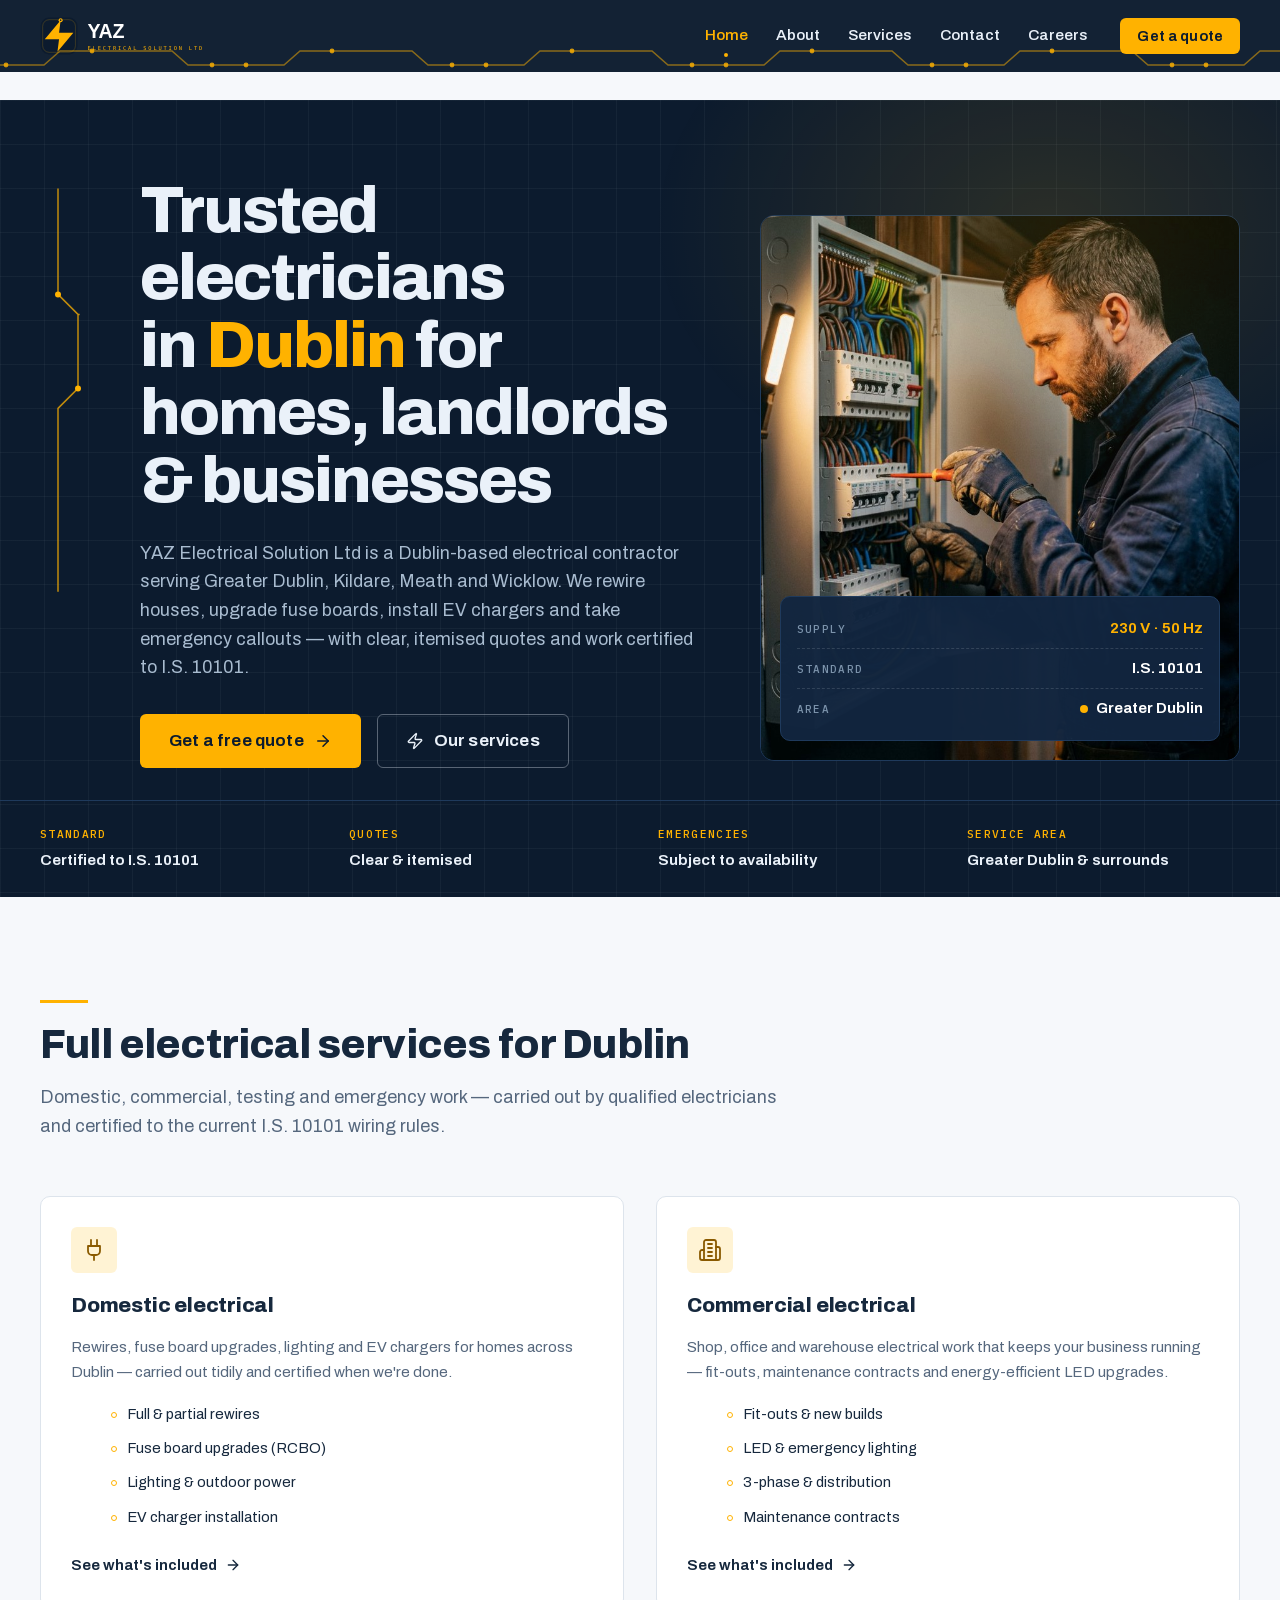
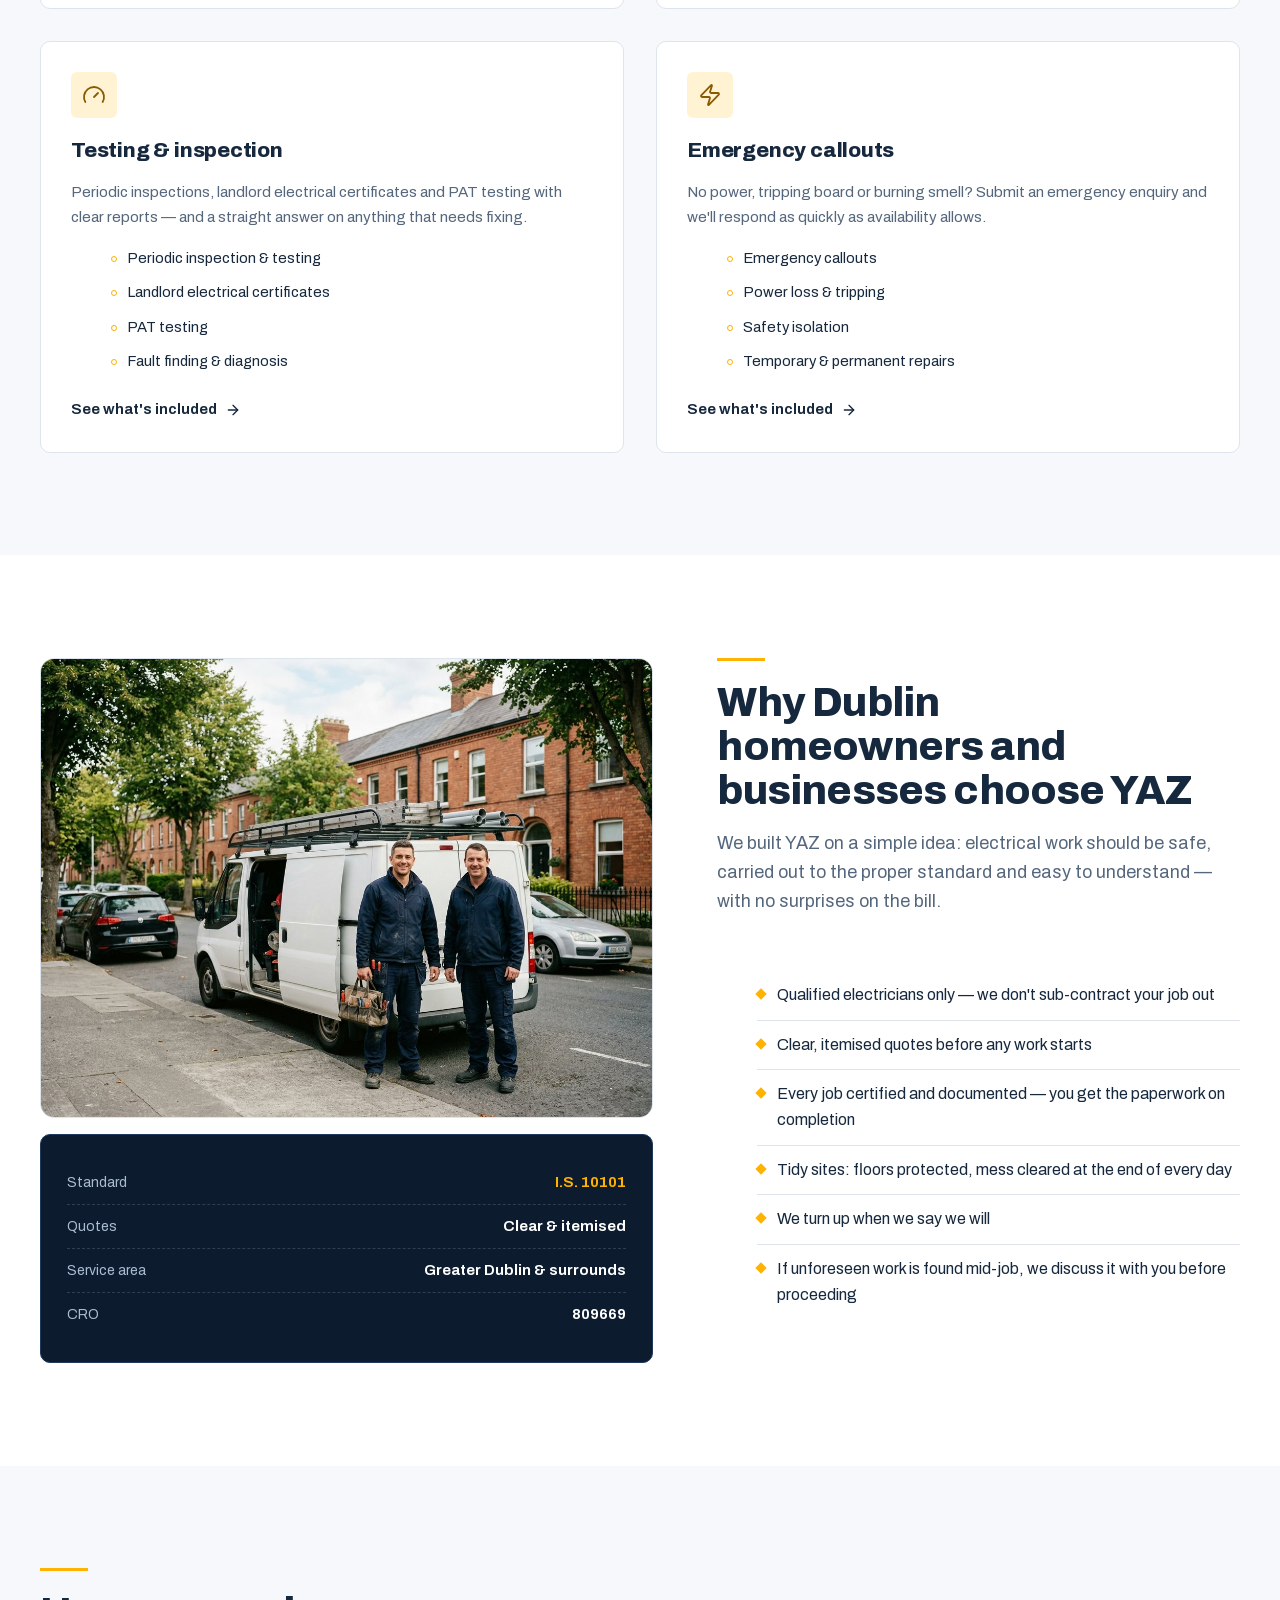
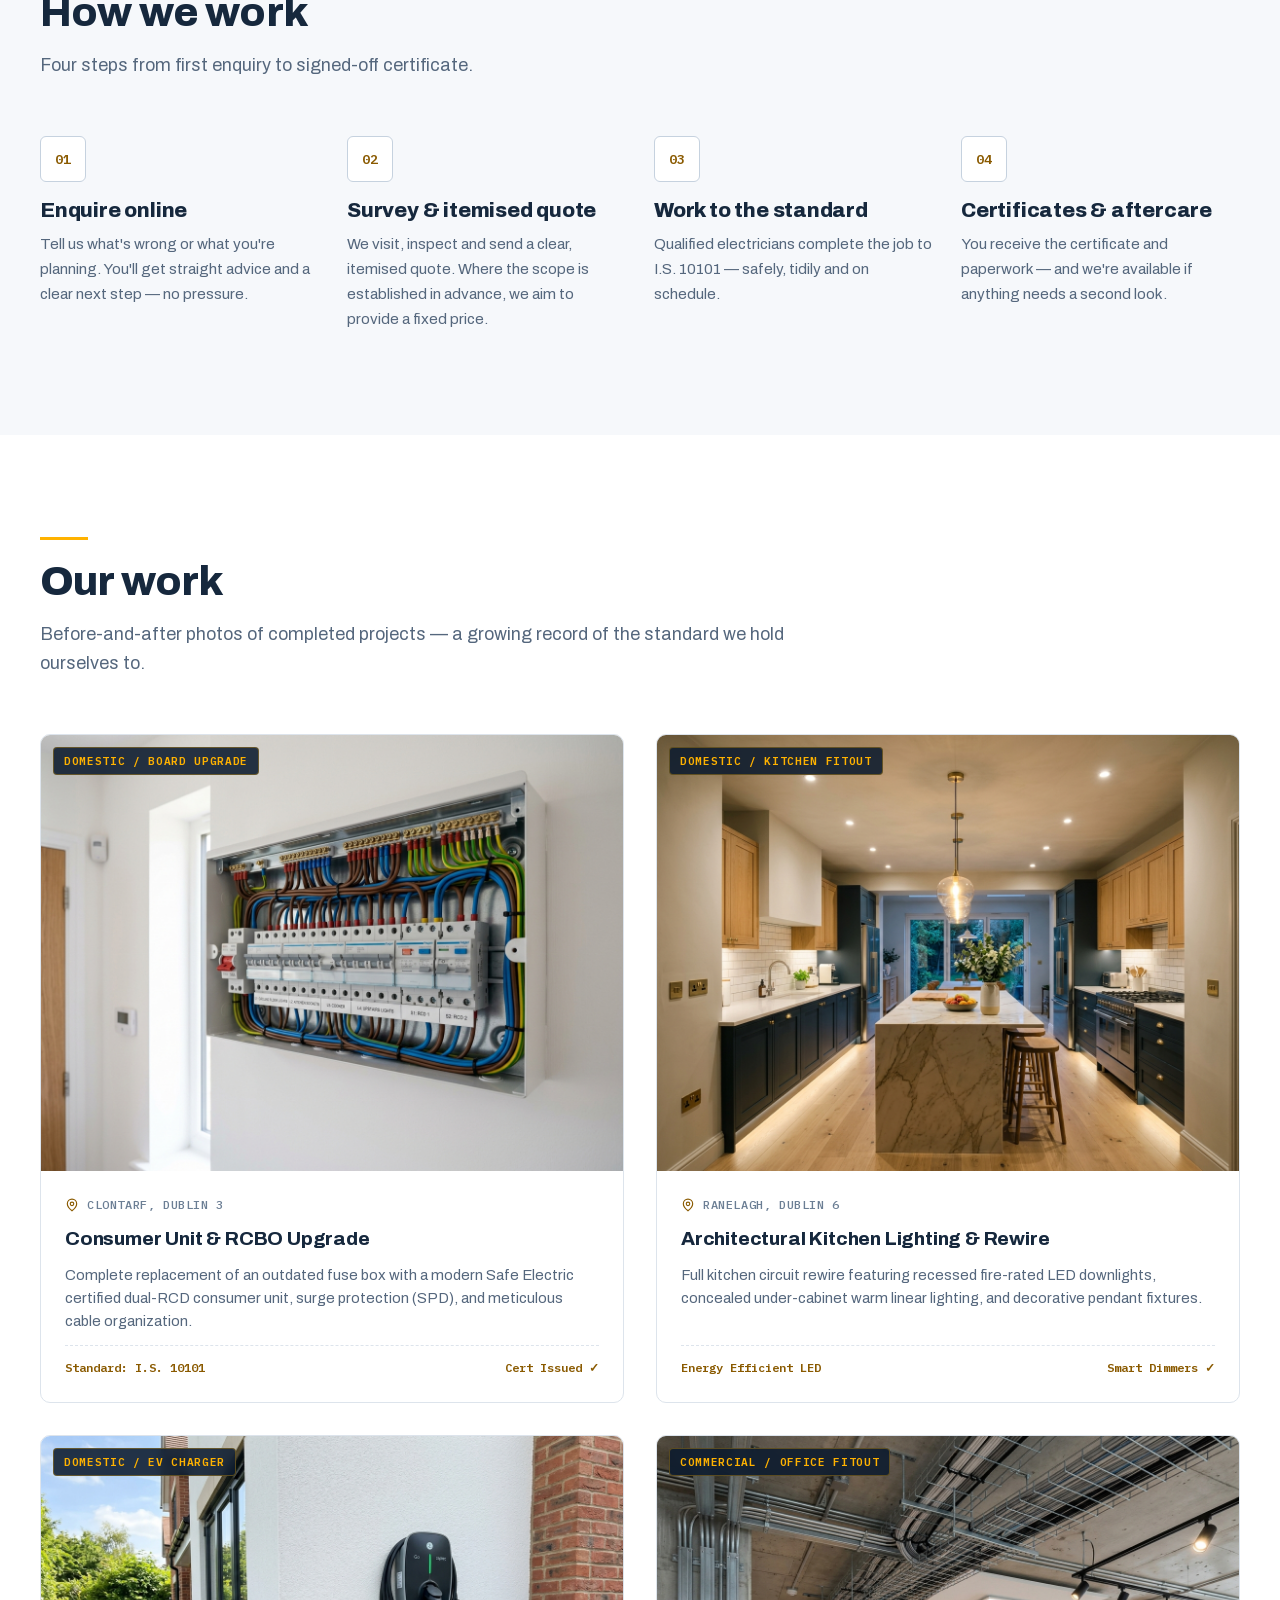
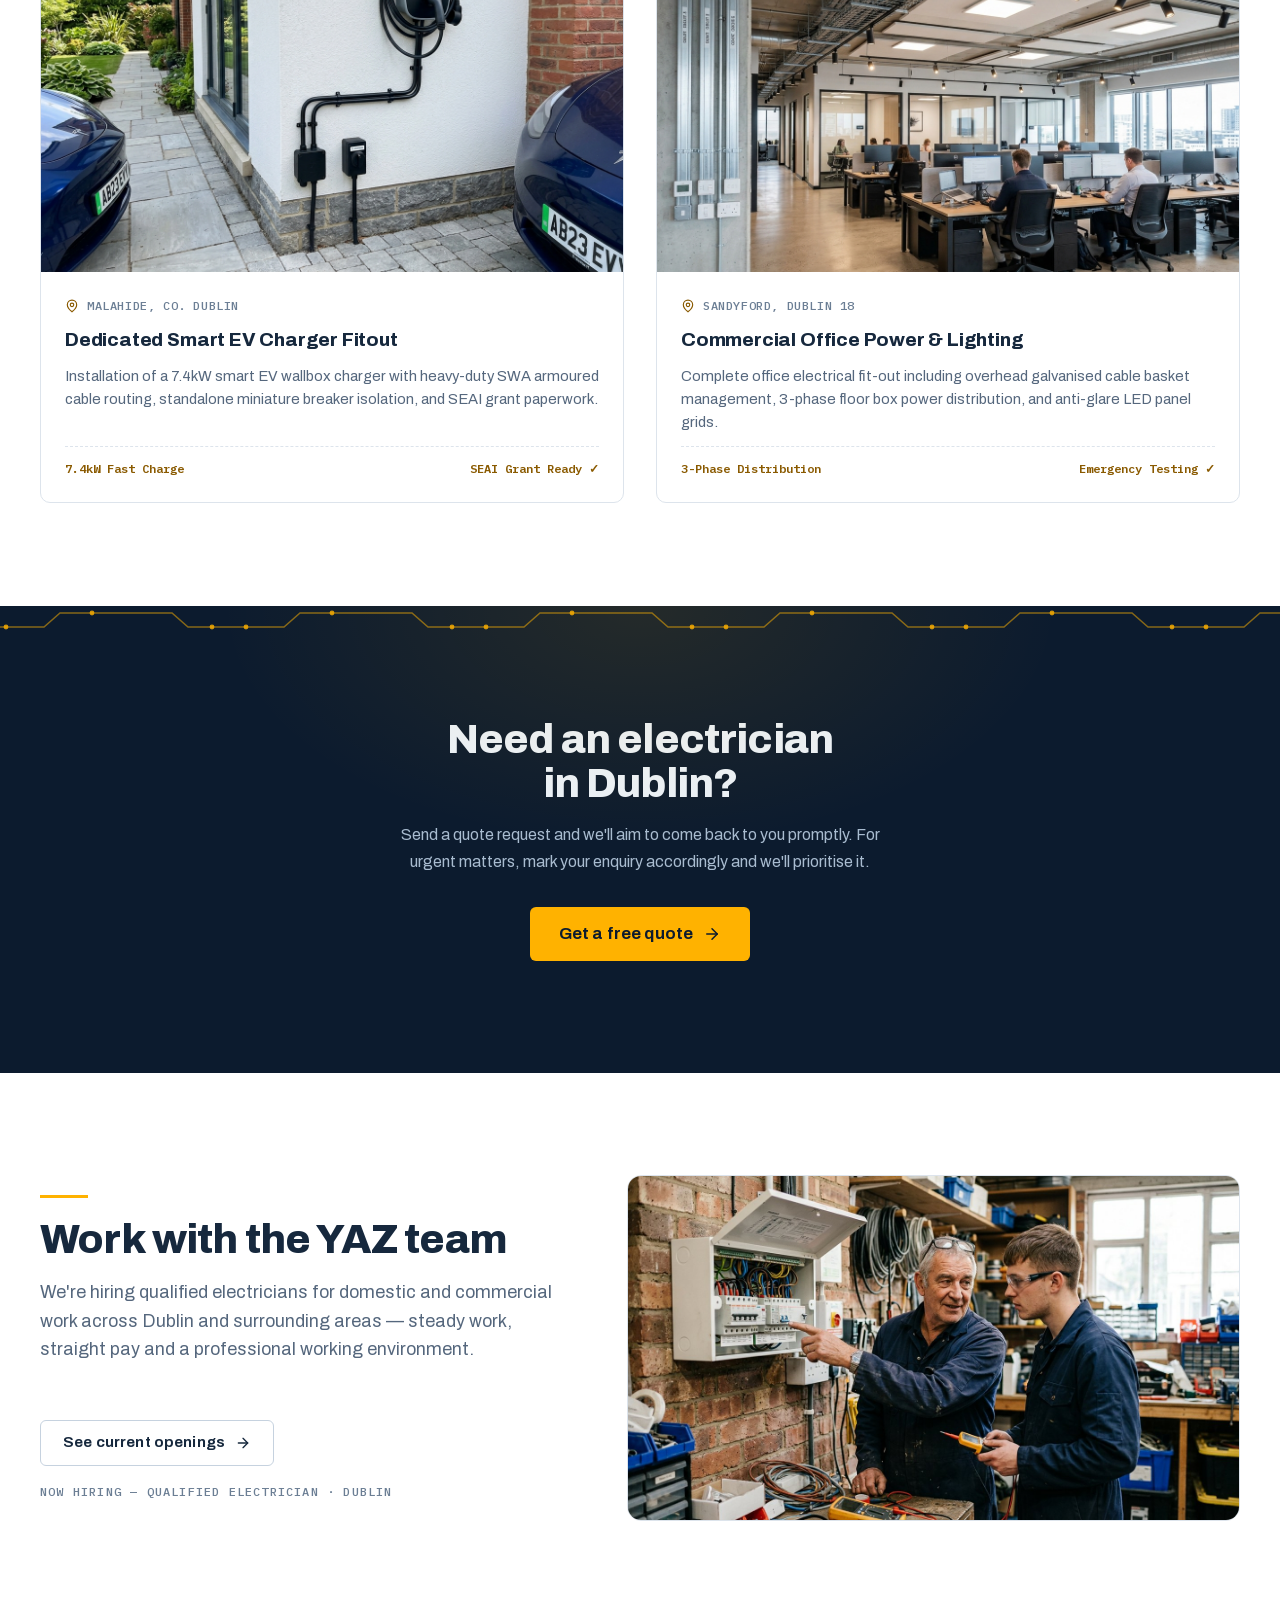
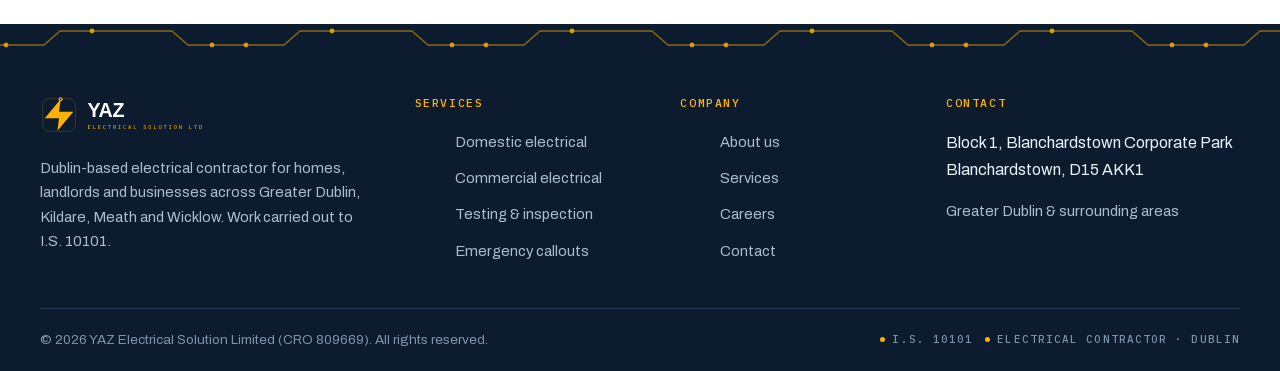
==== commit 0f15fdbd: "Add realistic electrical work portfolio images and component styles" ====
--- a/index.html
+++ b/index.html
@@ -1,31 +1,19 @@
 <!doctype html>
-<!--
-  ============================================================
-  YAZ Electrical Solution Ltd — Home
-  ============================================================
-  EDIT BEFORE GOING LIVE (one-line swaps):
-   1. Phone number: replace 01 234 5678 / +35312345678
-      (search "234 5678" in this file and in css/js if needed)
-   2. Email addresses: info@yazelectrical.ie, careers@yazelectrical.ie
-   3. Domain: replace www.yazelectrical.ie in canonical + schema
-   4. Formspree endpoint: js/main.js + action on contact.html
-  ============================================================
--->
 <html lang="en-IE">
 <head>
   <meta charset="utf-8">
   <meta name="viewport" content="width=device-width, initial-scale=1">
-  <title>Electrician Dublin — 24/7 Emergency | YAZ Electrical Solution Ltd</title>
-  <meta name="description" content="Safe Electric registered electricians in Dublin. Rewires, fuse boards, EV chargers, landlord certs &amp; 24/7 emergencies. Call 01 234 5678 for a free fixed quote.">
-  <link rel="canonical" href="https://www.yazelectrical.ie/"><!-- UPDATE DOMAIN -->
+  <title>Electrician Dublin — Greater Dublin, Kildare, Meath &amp; Wicklow | YAZ Electrical Solution Ltd</title>
+  <meta name="description" content="Professional electrical contractor serving Dublin city and county (D1–D24), North, South and West Dublin, Kildare, Meath and Wicklow. Rewires, fuse boards, EV chargers, landlord certificates and emergency callouts.">
+  <link rel="canonical" href="https://www.yazelectrical.ie/">
   <meta name="theme-color" content="#0C1B2E">
 
   <!-- Open Graph -->
   <meta property="og:type" content="website">
   <meta property="og:site_name" content="YAZ Electrical Solution Ltd">
   <meta property="og:title" content="Electrician Dublin | YAZ Electrical Solution Ltd">
-  <meta property="og:description" content="Safe Electric registered electricians in Dublin. Rewires, fuse boards, EV chargers, landlord certificates &amp; 24/7 emergency callouts.">
-  <meta property="og:image" content="https://www.yazelectrical.ie/assets/img/og.png"><!-- UPDATE DOMAIN -->
+  <meta property="og:description" content="Electrical contractor serving Greater Dublin, Kildare, Meath and Wicklow. Rewires, fuse boards, EV chargers, landlord certificates and emergency callouts.">
+  <meta property="og:image" content="https://www.yazelectrical.ie/assets/img/og.png">
   <meta property="og:locale" content="en_IE">
   <meta name="twitter:card" content="summary_large_image">
 
@@ -52,15 +40,10 @@
           <a href="careers.html">Careers</a>
         </nav>
         <div class="nav-cta-row">
-          <a class="btn btn--primary" href="tel:+35312345678">Call 01 234 5678</a>
-          <a class="btn btn--ghost" href="contact.html">Get a quote</a>
+          <a class="btn btn--primary" href="contact.html">Get a quote</a>
         </div>
       </div>
       <div class="header-actions">
-        <a class="header-tel" href="tel:+35312345678">
-          <svg width="16" height="16" viewBox="0 0 24 24" fill="none" stroke="currentColor" stroke-width="1.8" stroke-linecap="round" stroke-linejoin="round" aria-hidden="true"><path d="M22 16.92v3a2 2 0 0 1-2.18 2 19.79 19.79 0 0 1-8.63-3.07 19.5 19.5 0 0 1-6-6 19.79 19.79 0 0 1-3.07-8.67A2 2 0 0 1 4.11 2h3a2 2 0 0 1 2 1.72 12.84 12.84 0 0 0 .7 2.81 2 2 0 0 1-.45 2.11L8.09 9.91a16 16 0 0 0 6 6l1.27-1.27a2 2 0 0 1 2.11-.45 12.84 12.84 0 0 0 2.81.7A2 2 0 0 1 22 16.92z"/></svg>
-          01 234 5678
-        </a>
         <a class="btn btn--primary btn--sm" href="contact.html">Get a quote</a>
         <button class="nav-toggle" aria-expanded="false" aria-controls="site-nav" aria-label="Open menu">
           <span></span><span></span><span></span>
@@ -83,15 +66,15 @@
         </div>
         <div class="hero__content">
           <h1 id="hero-title">Trusted electricians in <span class="hl">Dublin</span> for homes, landlords &amp; businesses</h1>
-          <p class="hero__lede">YAZ Electrical Solution Ltd is a Dublin-based electrical contractor. We rewire houses, upgrade fuse boards, install EV chargers and answer emergency callouts across the city — certified to I.S. 10101, fully insured, and backed by fixed, itemised quotes.</p>
+          <p class="hero__lede">YAZ Electrical Solution Ltd is a Dublin-based electrical contractor serving Greater Dublin, Kildare, Meath and Wicklow. We rewire houses, upgrade fuse boards, install EV chargers and take emergency callouts — with clear, itemised quotes and work certified to I.S. 10101.</p>
           <div class="hero__cta">
             <a class="btn btn--primary btn--lg" href="contact.html">
               Get a free quote
               <svg width="18" height="18" viewBox="0 0 24 24" fill="none" stroke="currentColor" stroke-width="2" stroke-linecap="round" stroke-linejoin="round" aria-hidden="true"><path d="M5 12h14"/><path d="m12 5 7 7-7 7"/></svg>
             </a>
-            <a class="btn btn--ghost btn--lg" href="tel:+35312345678">
-              <svg width="18" height="18" viewBox="0 0 24 24" fill="none" stroke="currentColor" stroke-width="1.8" stroke-linecap="round" stroke-linejoin="round" aria-hidden="true"><path d="M22 16.92v3a2 2 0 0 1-2.18 2 19.79 19.79 0 0 1-8.63-3.07 19.5 19.5 0 0 1-6-6 19.79 19.79 0 0 1-3.07-8.67A2 2 0 0 1 4.11 2h3a2 2 0 0 1 2 1.72 12.84 12.84 0 0 0 .7 2.81 2 2 0 0 1-.45 2.11L8.09 9.91a16 16 0 0 0 6 6l1.27-1.27a2 2 0 0 1 2.11-.45 12.84 12.84 0 0 0 2.81.7A2 2 0 0 1 22 16.92z"/></svg>
-              Call 01 234 5678
+            <a class="btn btn--ghost btn--lg" href="services.html">
+              <svg width="18" height="18" viewBox="0 0 24 24" fill="none" stroke="currentColor" stroke-width="1.8" stroke-linecap="round" stroke-linejoin="round" aria-hidden="true"><path d="M4 14a1 1 0 0 1-.78-1.63l9.9-10.2a.5.5 0 0 1 .86.46l-1.92 6.02A1 1 0 0 0 13 10h7a1 1 0 0 1 .78 1.63l-9.9 10.2a.5.5 0 0 1-.86-.46l1.92-6.02A1 1 0 0 0 11 14z"/></svg>
+              Our services
             </a>
           </div>
         </div>
@@ -99,18 +82,18 @@
           <figure class="hero__photo">
             <img src="assets/img/hero.jpg" alt="YAZ electrician carrying out a fuse board upgrade in a Dublin home" width="768" height="1376" fetchpriority="high">
           </figure>
-          <div class="instrument" aria-label="YAZ at a glance: 230 volt supply, one to two hour emergency response, available 24/7">
+          <div class="instrument" aria-label="YAZ at a glance: 230 volt supply, I.S. 10101 certified, serving Greater Dublin">
             <div class="instrument__row">
               <span class="instrument__k">Supply</span>
               <span class="instrument__v instrument__v--amber">230 V · 50 Hz</span>
             </div>
             <div class="instrument__row">
-              <span class="instrument__k">Emergency response</span>
-              <span class="instrument__v">1–2 hrs</span>
+              <span class="instrument__k">Standard</span>
+              <span class="instrument__v">I.S. 10101</span>
             </div>
             <div class="instrument__row">
-              <span class="instrument__k">Status</span>
-              <span class="instrument__v"><span class="live-dot" aria-hidden="true"></span>LIVE · 24/7</span>
+              <span class="instrument__k">Area</span>
+              <span class="instrument__v"><span class="live-dot" aria-hidden="true"></span>Greater Dublin</span>
             </div>
           </div>
         </div>
@@ -120,20 +103,20 @@
       <div class="trust">
         <div class="container trust__grid">
           <div class="spec">
-            <div class="spec__k">Registration</div>
-            <div class="spec__v">Safe Electric registered</div>
-          </div>
-          <div class="spec">
-            <div class="spec__k">Cover</div>
-            <div class="spec__v">Fully insured</div>
-          </div>
-          <div class="spec">
-            <div class="spec__k">Emergency response</div>
-            <div class="spec__v">1–2 hrs, Dublin</div>
-          </div>
-          <div class="spec">
             <div class="spec__k">Standard</div>
             <div class="spec__v">Certified to I.S. 10101</div>
+          </div>
+          <div class="spec">
+            <div class="spec__k">Quotes</div>
+            <div class="spec__v">Clear &amp; itemised</div>
+          </div>
+          <div class="spec">
+            <div class="spec__k">Emergencies</div>
+            <div class="spec__v">Subject to availability</div>
+          </div>
+          <div class="spec">
+            <div class="spec__k">Service area</div>
+            <div class="spec__v">Greater Dublin &amp; surrounds</div>
           </div>
         </div>
       </div>
@@ -144,7 +127,7 @@
       <div class="container">
         <div class="sec-head">
           <h2 id="services-title">Full electrical services for Dublin</h2>
-          <p class="lead">Domestic, commercial, testing and emergency work — carried out by qualified, Safe Electric registered electricians and certified to the current I.S. 10101 wiring rules.</p>
+          <p class="lead">Domestic, commercial, testing and emergency work — carried out by qualified electricians and certified to the current I.S. 10101 wiring rules.</p>
         </div>
         <div class="grid g2">
           <article class="svc">
@@ -207,10 +190,10 @@
                 <svg width="24" height="24" viewBox="0 0 24 24" fill="none" stroke="currentColor" stroke-width="1.8" stroke-linecap="round" stroke-linejoin="round"><path d="M4 14a1 1 0 0 1-.78-1.63l9.9-10.2a.5.5 0 0 1 .86.46l-1.92 6.02A1 1 0 0 0 13 10h7a1 1 0 0 1 .78 1.63l-9.9 10.2a.5.5 0 0 1-.86-.46l1.92-6.02A1 1 0 0 0 11 14z"/></svg>
               </span>
             </div>
-            <h3>Emergency &amp; 24/7</h3>
-            <p>No power, tripping board, burning smell? We're on call day and night, typically with you in 1–2 hours across Dublin.</p>
+            <h3>Emergency callouts</h3>
+            <p>No power, tripping board or burning smell? Submit an emergency enquiry and we'll respond as quickly as availability allows.</p>
             <ul>
-              <li>24/7 emergency callout</li>
+              <li>Emergency callouts</li>
               <li>Power loss &amp; tripping</li>
               <li>Safety isolation</li>
               <li>Temporary &amp; permanent repairs</li>
@@ -228,27 +211,27 @@
       <div class="container split split--wide-first split--top">
         <div>
           <figure class="frame frame--4-3">
-            <img src="assets/img/about.jpg" alt="The YAZ Electrical team on a job in Dublin" width="1200" height="896" loading="lazy">
+            <img src="assets/img/about.jpg" alt="YAZ Electrical team on a job in Dublin" width="1200" height="896" loading="lazy">
           </figure>
           <div class="plate mt-4">
-            <div class="plate__row"><span class="plate__k">Certification</span><span class="plate__v plate__v--amber">Safe Electric registered</span></div>
-            <div class="plate__row"><span class="plate__k">Cover</span><span class="plate__v">Fully insured</span></div>
-            <div class="plate__row"><span class="plate__k">Emergency response</span><span class="plate__v">1–2 hrs, Dublin</span></div>
-            <div class="plate__row"><span class="plate__k">Quotes</span><span class="plate__v">Fixed &amp; itemised</span></div>
+            <div class="plate__row"><span class="plate__k">Standard</span><span class="plate__v plate__v--amber">I.S. 10101</span></div>
+            <div class="plate__row"><span class="plate__k">Quotes</span><span class="plate__v">Clear &amp; itemised</span></div>
+            <div class="plate__row"><span class="plate__k">Service area</span><span class="plate__v">Greater Dublin &amp; surrounds</span></div>
+            <div class="plate__row"><span class="plate__k">CRO</span><span class="plate__v">809669</span></div>
           </div>
         </div>
         <div>
           <div class="sec-head">
             <h2 id="why-title">Why Dublin homeowners and businesses choose YAZ</h2>
-            <p class="lead">We built YAZ on a simple idea: electrical work should be safe, certified and easy to understand — with no surprises on the bill.</p>
+            <p class="lead">We built YAZ on a simple idea: electrical work should be safe, carried out to the proper standard and easy to understand — with no surprises on the bill.</p>
           </div>
           <ul class="checks">
-            <li>Qualified, Safe Electric registered electricians only — we don't sub-contract your job out</li>
-            <li>Fixed, itemised quotes before any work starts</li>
+            <li>Qualified electricians only — we don't sub-contract your job out</li>
+            <li>Clear, itemised quotes before any work starts</li>
             <li>Every job certified and documented — you get the paperwork on completion</li>
             <li>Tidy sites: floors protected, mess cleared at the end of every day</li>
             <li>We turn up when we say we will</li>
-            <li>A 24/7 emergency line answered by people who know the job</li>
+            <li>If unforeseen work is found mid-job, we discuss it with you before proceeding</li>
           </ul>
         </div>
       </div>
@@ -259,63 +242,126 @@
       <div class="container">
         <div class="sec-head">
           <h2 id="process-title">How we work</h2>
-          <p class="lead">Four steps from first call to signed-off certificate.</p>
+          <p class="lead">Four steps from first enquiry to signed-off certificate.</p>
         </div>
         <ol class="steps grid g4">
           <li class="step">
             <div class="step__badge" aria-hidden="true">01</div>
-            <h3>Call or enquire</h3>
+            <h3>Enquire online</h3>
             <p>Tell us what's wrong or what you're planning. You'll get straight advice and a clear next step — no pressure.</p>
           </li>
           <li class="step">
             <div class="step__badge" aria-hidden="true">02</div>
-            <h3>Survey &amp; fixed quote</h3>
-            <p>We visit, inspect and send an itemised fixed quote. No call-out guessing games, no surprises later.</p>
+            <h3>Survey &amp; itemised quote</h3>
+            <p>We visit, inspect and send a clear, itemised quote. Where the scope is established in advance, we aim to provide a fixed price.</p>
           </li>
           <li class="step">
             <div class="step__badge" aria-hidden="true">03</div>
             <h3>Work to the standard</h3>
-            <p>Certified electricians complete the job to I.S. 10101 — safely, tidily and on schedule.</p>
+            <p>Qualified electricians complete the job to I.S. 10101 — safely, tidily and on schedule.</p>
           </li>
           <li class="step">
             <div class="step__badge" aria-hidden="true">04</div>
             <h3>Certificates &amp; aftercare</h3>
-            <p>You receive the certificate and paperwork — and we're a phone call away if anything needs a second look.</p>
+            <p>You receive the certificate and paperwork — and we're available if anything needs a second look.</p>
           </li>
         </ol>
       </div>
     </section>
 
-    <!-- ================= TESTIMONIALS ================= -->
-    <section class="section section--white" aria-labelledby="reviews-title">
+    <!-- ================= PORTFOLIO / CASE STUDIES ================= -->
+    <section class="section section--white" aria-labelledby="portfolio-title">
       <div class="container">
         <div class="sec-head">
-          <h2 id="reviews-title">What Dublin customers say</h2>
-          <p class="lead">Domestic and commercial customers across the city — from first-time rewires to long-running maintenance contracts.</p>
-        </div>
-        <div class="grid g3">
-          <article class="t-card">
-            <span class="t-card__mark" aria-hidden="true">&rdquo;</span>
-            <p class="t-card__quote">YAZ rewired our 1930s terrace in Clontarf in three days, left it spotless and talked us through every stage. The new fuse board alone was worth it.</p>
-            <div class="t-card__who">
-              <strong>Sarah M.</strong>
-              <span class="t-card__meta">Home rewire · Clontarf</span>
-            </div>
-          </article>
-          <article class="t-card">
-            <span class="t-card__mark" aria-hidden="true">&rdquo;</span>
-            <p class="t-card__quote">We manage 40+ rental units. YAZ handles our landlord certificates and PAT testing — reports are always on time and easy to read for the agents.</p>
-            <div class="t-card__who">
-              <strong>David K.</strong>
-              <span class="t-card__meta">Property manager · Dublin 8</span>
-            </div>
-          </article>
-          <article class="t-card">
-            <span class="t-card__mark" aria-hidden="true">&rdquo;</span>
-            <p class="t-card__quote">Kitchen went dead at 9pm on a Sunday. The electrician was here by 10, fault found and fixed by midnight. Genuinely can't fault them.</p>
-            <div class="t-card__who">
-              <strong>Aoife B.</strong>
-              <span class="t-card__meta">Emergency callout · Blanchardstown</span>
+          <h2 id="portfolio-title">Our work</h2>
+          <p class="lead">Before-and-after photos of completed projects — a growing record of the standard we hold ourselves to.</p>
+        </div>
+        <div class="grid g2">
+          <!-- Project 1 -->
+          <article class="work-card">
+            <div class="work-card__media">
+              <span class="work-card__tag">Domestic / Board Upgrade</span>
+              <img src="assets/img/work-fuseboard.jpg" alt="RECI certified fuseboard consumer unit upgrade in Dublin home" width="800" height="600" loading="lazy">
+            </div>
+            <div class="work-card__body">
+              <div class="work-card__meta">
+                <span class="work-card__meta-icon" aria-hidden="true">
+                  <svg width="14" height="14" viewBox="0 0 24 24" fill="none" stroke="currentColor" stroke-width="2"><path d="M20 10c0 6-8 12-8 12s-8-6-8-12a8 8 0 0 1 16 0Z"/><circle cx="12" cy="10" r="3"/></svg>
+                </span>
+                Clontarf, Dublin 3
+              </div>
+              <h3 class="work-card__title">Consumer Unit &amp; RCBO Upgrade</h3>
+              <p class="work-card__desc">Complete replacement of an outdated fuse box with a modern Safe Electric certified dual-RCD consumer unit, surge protection (SPD), and meticulous cable organization.</p>
+              <div class="work-card__footer">
+                <span>Standard: I.S. 10101</span>
+                <span>Cert Issued &#10003;</span>
+              </div>
+            </div>
+          </article>
+
+          <!-- Project 2 -->
+          <article class="work-card">
+            <div class="work-card__media">
+              <span class="work-card__tag">Domestic / Kitchen Fitout</span>
+              <img src="assets/img/work-lighting.jpg" alt="Architectural LED kitchen illumination fitout in Dublin residential property" width="800" height="600" loading="lazy">
+            </div>
+            <div class="work-card__body">
+              <div class="work-card__meta">
+                <span class="work-card__meta-icon" aria-hidden="true">
+                  <svg width="14" height="14" viewBox="0 0 24 24" fill="none" stroke="currentColor" stroke-width="2"><path d="M20 10c0 6-8 12-8 12s-8-6-8-12a8 8 0 0 1 16 0Z"/><circle cx="12" cy="10" r="3"/></svg>
+                </span>
+                Ranelagh, Dublin 6
+              </div>
+              <h3 class="work-card__title">Architectural Kitchen Lighting &amp; Rewire</h3>
+              <p class="work-card__desc">Full kitchen circuit rewire featuring recessed fire-rated LED downlights, concealed under-cabinet warm linear lighting, and decorative pendant fixtures.</p>
+              <div class="work-card__footer">
+                <span>Energy Efficient LED</span>
+                <span>Smart Dimmers &#10003;</span>
+              </div>
+            </div>
+          </article>
+
+          <!-- Project 3 -->
+          <article class="work-card">
+            <div class="work-card__media">
+              <span class="work-card__tag">Domestic / EV Charger</span>
+              <img src="assets/img/work-ev-charger.jpg" alt="7.4kW smart EV wallbox charger installation on residential property" width="800" height="600" loading="lazy">
+            </div>
+            <div class="work-card__body">
+              <div class="work-card__meta">
+                <span class="work-card__meta-icon" aria-hidden="true">
+                  <svg width="14" height="14" viewBox="0 0 24 24" fill="none" stroke="currentColor" stroke-width="2"><path d="M20 10c0 6-8 12-8 12s-8-6-8-12a8 8 0 0 1 16 0Z"/><circle cx="12" cy="10" r="3"/></svg>
+                </span>
+                Malahide, Co. Dublin
+              </div>
+              <h3 class="work-card__title">Dedicated Smart EV Charger Fitout</h3>
+              <p class="work-card__desc">Installation of a 7.4kW smart EV wallbox charger with heavy-duty SWA armoured cable routing, standalone miniature breaker isolation, and SEAI grant paperwork.</p>
+              <div class="work-card__footer">
+                <span>7.4kW Fast Charge</span>
+                <span>SEAI Grant Ready &#10003;</span>
+              </div>
+            </div>
+          </article>
+
+          <!-- Project 4 -->
+          <article class="work-card">
+            <div class="work-card__media">
+              <span class="work-card__tag">Commercial / Office Fitout</span>
+              <img src="assets/img/work-commercial.jpg" alt="Commercial office electrical installation with cable basket trunking" width="800" height="600" loading="lazy">
+            </div>
+            <div class="work-card__body">
+              <div class="work-card__meta">
+                <span class="work-card__meta-icon" aria-hidden="true">
+                  <svg width="14" height="14" viewBox="0 0 24 24" fill="none" stroke="currentColor" stroke-width="2"><path d="M20 10c0 6-8 12-8 12s-8-6-8-12a8 8 0 0 1 16 0Z"/><circle cx="12" cy="10" r="3"/></svg>
+                </span>
+                Sandyford, Dublin 18
+              </div>
+              <h3 class="work-card__title">Commercial Office Power &amp; Lighting</h3>
+              <p class="work-card__desc">Complete office electrical fit-out including overhead galvanised cable basket management, 3-phase floor box power distribution, and anti-glare LED panel grids.</p>
+              <div class="work-card__footer">
+                <span>3-Phase Distribution</span>
+                <span>Emergency Testing &#10003;</span>
+              </div>
             </div>
           </article>
         </div>
@@ -325,16 +371,14 @@
     <!-- ================= CTA BAND ================= -->
     <section class="cta-band" aria-labelledby="cta-title">
       <div class="container cta-band__inner">
-        <h2 id="cta-title">Need an electrician in Dublin today?</h2>
-        <p>Call the emergency line and we'll talk you through it on the spot — or send a quote request and we'll come back to you within one working day.</p>
+        <h2 id="cta-title">Need an electrician in Dublin?</h2>
+        <p>Send a quote request and we'll aim to come back to you promptly. For urgent matters, mark your enquiry accordingly and we'll prioritise it.</p>
         <div class="cta-band__actions">
-          <a class="btn btn--primary btn--lg" href="tel:+35312345678">
-            <svg width="18" height="18" viewBox="0 0 24 24" fill="none" stroke="currentColor" stroke-width="1.8" stroke-linecap="round" stroke-linejoin="round" aria-hidden="true"><path d="M22 16.92v3a2 2 0 0 1-2.18 2 19.79 19.79 0 0 1-8.63-3.07 19.5 19.5 0 0 1-6-6 19.79 19.79 0 0 1-3.07-8.67A2 2 0 0 1 4.11 2h3a2 2 0 0 1 2 1.72 12.84 12.84 0 0 0 .7 2.81 2 2 0 0 1-.45 2.11L8.09 9.91a16 16 0 0 0 6 6l1.27-1.27a2 2 0 0 1 2.11-.45 12.84 12.84 0 0 0 2.81.7A2 2 0 0 1 22 16.92z"/></svg>
-            Call 01 234 5678
+          <a class="btn btn--primary btn--lg" href="contact.html">
+            Get a free quote
+            <svg width="18" height="18" viewBox="0 0 24 24" fill="none" stroke="currentColor" stroke-width="2" stroke-linecap="round" stroke-linejoin="round" aria-hidden="true"><path d="M5 12h14"/><path d="m12 5 7 7-7 7"/></svg>
           </a>
-          <a class="btn btn--ghost btn--lg" href="contact.html">Get a free quote</a>
-        </div>
-        <p class="cta-band__note">Emergency? We answer 24/7 — 01 234 5678</p>
+        </div>
       </div>
     </section>
 
@@ -344,7 +388,7 @@
         <div>
           <div class="sec-head">
             <h2 id="careers-title">Work with the YAZ team</h2>
-            <p class="lead">We're hiring qualified electricians for domestic and commercial work across Dublin and surrounding areas — steady work, straight pay and no messing.</p>
+            <p class="lead">We're hiring qualified electricians for domestic and commercial work across Dublin and surrounding areas — steady work, straight pay and a professional working environment.</p>
           </div>
           <a class="btn btn--outline" href="careers.html">See current openings
             <svg width="16" height="16" viewBox="0 0 24 24" fill="none" stroke="currentColor" stroke-width="2" stroke-linecap="round" stroke-linejoin="round" aria-hidden="true"><path d="M5 12h14"/><path d="m12 5 7 7-7 7"/></svg>
@@ -366,7 +410,7 @@
           <a class="logo" href="index.html" aria-label="YAZ Electrical Solution Ltd — home">
             <img src="assets/logo.svg" alt="YAZ Electrical Solution Ltd" width="336" height="64" loading="lazy">
           </a>
-          <p class="footer__blurb">Dublin-based electrical contractor for homes, landlords and businesses. Safe Electric registered, fully insured and certified to I.S. 10101.</p>
+          <p class="footer__blurb">Dublin-based electrical contractor for homes, landlords and businesses across Greater Dublin, Kildare, Meath and Wicklow. Work carried out to I.S. 10101.</p>
         </div>
         <div class="footer__col">
           <h4>Services</h4>
@@ -374,7 +418,7 @@
             <li><a href="services.html#domestic">Domestic electrical</a></li>
             <li><a href="services.html#commercial">Commercial electrical</a></li>
             <li><a href="services.html#testing">Testing &amp; inspection</a></li>
-            <li><a href="services.html#emergency">Emergency 24/7</a></li>
+            <li><a href="services.html#emergency">Emergency callouts</a></li>
           </ul>
         </div>
         <div class="footer__col">
@@ -388,36 +432,28 @@
         </div>
         <div class="footer__col">
           <h4>Contact</h4>
-          <a class="footer__phone" href="tel:+35312345678">
-            <svg width="18" height="18" viewBox="0 0 24 24" fill="none" stroke="currentColor" stroke-width="1.8" stroke-linecap="round" stroke-linejoin="round" aria-hidden="true"><path d="M22 16.92v3a2 2 0 0 1-2.18 2 19.79 19.79 0 0 1-8.63-3.07 19.5 19.5 0 0 1-6-6 19.79 19.79 0 0 1-3.07-8.67A2 2 0 0 1 4.11 2h3a2 2 0 0 1 2 1.72 12.84 12.84 0 0 0 .7 2.81 2 2 0 0 1-.45 2.11L8.09 9.91a16 16 0 0 0 6 6l1.27-1.27a2 2 0 0 1 2.11-.45 12.84 12.84 0 0 0 2.81.7A2 2 0 0 1 22 16.92z"/></svg>
-            01 234 5678
-          </a>
+          <address class="footer__address" style="font-style:normal;line-height:1.7;">
+            Block 1, Blanchardstown Corporate Park<br>
+            Blanchardstown, D15 AKK1
+          </address>
           <div class="footer__contact mt-4">
-            <a href="mailto:info@yazelectrical.ie">info@yazelectrical.ie</a>
-            <span>Mon–Fri 8:00–18:00 · Sat 9:00–16:00</span>
-            <span>Emergency callouts 24/7</span>
-            <span>Dublin &amp; surrounding areas</span>
+            <span>Greater Dublin &amp; surrounding areas</span>
           </div>
         </div>
       </div>
       <div class="footer__bottom">
-        <span>© <span data-year>2026</span> YAZ Electrical Solution Ltd. All rights reserved.</span>
+        <span>© <span data-year>2026</span> YAZ Electrical Solution Limited (CRO 809669). All rights reserved.</span>
         <div class="footer__certs">
-          <span>Safe Electric registered</span>
-          <span>Fully insured</span>
           <span>I.S. 10101</span>
+          <span>Electrical contractor · Dublin</span>
         </div>
       </div>
     </div>
   </footer>
 
-  <!-- ================= MOBILE CALL BAR ================= -->
+  <!-- ================= MOBILE QUOTE BAR ================= -->
   <nav class="callbar" aria-label="Quick contact">
-    <a class="btn btn--primary" href="tel:+35312345678">
-      <svg width="16" height="16" viewBox="0 0 24 24" fill="none" stroke="currentColor" stroke-width="1.8" stroke-linecap="round" stroke-linejoin="round" aria-hidden="true"><path d="M22 16.92v3a2 2 0 0 1-2.18 2 19.79 19.79 0 0 1-8.63-3.07 19.5 19.5 0 0 1-6-6 19.79 19.79 0 0 1-3.07-8.67A2 2 0 0 1 4.11 2h3a2 2 0 0 1 2 1.72 12.84 12.84 0 0 0 .7 2.81 2 2 0 0 1-.45 2.11L8.09 9.91a16 16 0 0 0 6 6l1.27-1.27a2 2 0 0 1 2.11-.45 12.84 12.84 0 0 0 2.81.7A2 2 0 0 1 22 16.92z"/></svg>
-      Call 01 234 5678
-    </a>
-    <a class="btn btn--ghost" href="contact.html">Get a quote</a>
+    <a class="btn btn--primary" href="contact.html">Get a free quote</a>
   </nav>
 
   <script src="js/main.js"></script>
@@ -429,32 +465,27 @@
     "@type": "Electrician",
     "@id": "https://www.yazelectrical.ie/#business",
     "name": "YAZ Electrical Solution Ltd",
-    "description": "Safe Electric registered electrical contractor in Dublin. Domestic and commercial electrical work, rewires, fuse board upgrades, EV charger installation, testing and inspection, and 24/7 emergency callouts.",
+    "legalName": "YAZ Electrical Solution Limited",
+    "description": "Electrical contractor serving Greater Dublin, Kildare, Meath and Wicklow. Domestic and commercial electrical work, rewires, fuse board upgrades, EV charger installation, testing and inspection, and emergency callouts. Work carried out to I.S. 10101.",
     "url": "https://www.yazelectrical.ie/",
-    "telephone": "+35312345678",
-    "email": "info@yazelectrical.ie",
     "priceRange": "€€",
     "image": "https://www.yazelectrical.ie/assets/img/hero.jpg",
     "logo": "https://www.yazelectrical.ie/assets/logo.svg",
     "address": {
       "@type": "PostalAddress",
-      "addressLocality": "Dublin",
+      "streetAddress": "Block 1, Blanchardstown Corporate Park",
+      "addressLocality": "Blanchardstown",
+      "postalCode": "D15 AKK1",
       "addressCountry": "IE"
     },
-    "areaServed": ["Dublin", "County Dublin", "Kildare", "Meath", "Wicklow"],
-    "openingHoursSpecification": [
-      {
-        "@type": "OpeningHoursSpecification",
-        "dayOfWeek": ["Monday", "Tuesday", "Wednesday", "Thursday", "Friday"],
-        "opens": "08:00",
-        "closes": "18:00"
-      },
-      {
-        "@type": "OpeningHoursSpecification",
-        "dayOfWeek": "Saturday",
-        "opens": "09:00",
-        "closes": "16:00"
-      }
+    "areaServed": [
+      "Dublin City",
+      "Dublin 1", "Dublin 2", "Dublin 3", "Dublin 4", "Dublin 5", "Dublin 6",
+      "Dublin 6W", "Dublin 7", "Dublin 8", "Dublin 9", "Dublin 10", "Dublin 11",
+      "Dublin 12", "Dublin 13", "Dublin 14", "Dublin 15", "Dublin 16", "Dublin 17",
+      "Dublin 18", "Dublin 20", "Dublin 22", "Dublin 24",
+      "North Dublin", "South Dublin", "West Dublin",
+      "County Kildare", "County Meath", "County Wicklow"
     ]
   }
   </script>
--- a/css/styles.css
+++ b/css/styles.css
@@ -647,6 +647,99 @@
 .step h3 { margin-bottom: var(--s2); }
 .step p { font-size: 0.95rem; color: var(--fg-muted); }
 
+/* ---------- Portfolio Work Cards ---------- */
+.work-card {
+  background: var(--surface);
+  border: 1px solid var(--line);
+  border-radius: var(--radius-lg);
+  overflow: hidden;
+  display: flex;
+  flex-direction: column;
+  transition: transform 0.25s ease, box-shadow 0.25s ease, border-color 0.25s ease;
+}
+.work-card:hover {
+  transform: translateY(-4px);
+  border-color: var(--line-strong);
+  box-shadow: 0 12px 32px -8px rgba(12, 27, 46, 0.08);
+}
+.work-card__media {
+  position: relative;
+  overflow: hidden;
+  aspect-ratio: 4 / 3;
+  background: var(--paper);
+}
+.work-card__media img {
+  width: 100%;
+  height: 100%;
+  object-fit: cover;
+  transition: transform 0.4s cubic-bezier(0.2, 0.7, 0.3, 1);
+}
+.work-card:hover .work-card__media img {
+  transform: scale(1.04);
+}
+.work-card__tag {
+  position: absolute;
+  top: 12px;
+  left: 12px;
+  background: rgba(12, 27, 46, 0.88);
+  color: var(--amber);
+  backdrop-filter: blur(4px);
+  padding: 4px 10px;
+  border-radius: var(--radius-sm);
+  font-family: var(--font-mono);
+  font-size: 0.7rem;
+  letter-spacing: 0.06em;
+  text-transform: uppercase;
+  font-weight: 600;
+  border: 1px solid rgba(255, 178, 0, 0.3);
+}
+.work-card__body {
+  padding: clamp(18px, 2.5vw, 24px);
+  display: flex;
+  flex-direction: column;
+  flex-grow: 1;
+  gap: var(--s3);
+}
+.work-card__meta {
+  display: flex;
+  align-items: center;
+  gap: 8px;
+  font-family: var(--font-mono);
+  font-size: 0.75rem;
+  color: var(--fg-dim);
+  text-transform: uppercase;
+  letter-spacing: 0.05em;
+}
+.work-card__meta-icon {
+  color: var(--amber-deep);
+  display: inline-flex;
+}
+.work-card__title {
+  font-size: 1.2rem;
+  font-weight: 750;
+  line-height: 1.3;
+  color: var(--fg);
+  margin: 0;
+}
+.work-card__desc {
+  font-size: 0.925rem;
+  line-height: 1.55;
+  color: var(--fg-muted);
+  margin: 0;
+}
+.work-card__footer {
+  margin-top: auto;
+  padding-top: var(--s3);
+  border-top: 1px dashed var(--line);
+  display: flex;
+  align-items: center;
+  justify-content: space-between;
+  font-family: var(--font-mono);
+  font-size: 0.75rem;
+  color: var(--amber-deep);
+  font-weight: 600;
+}
+
 /* ---------- Testimonials ---------- */
 .t-card {
   background: var(--surface);
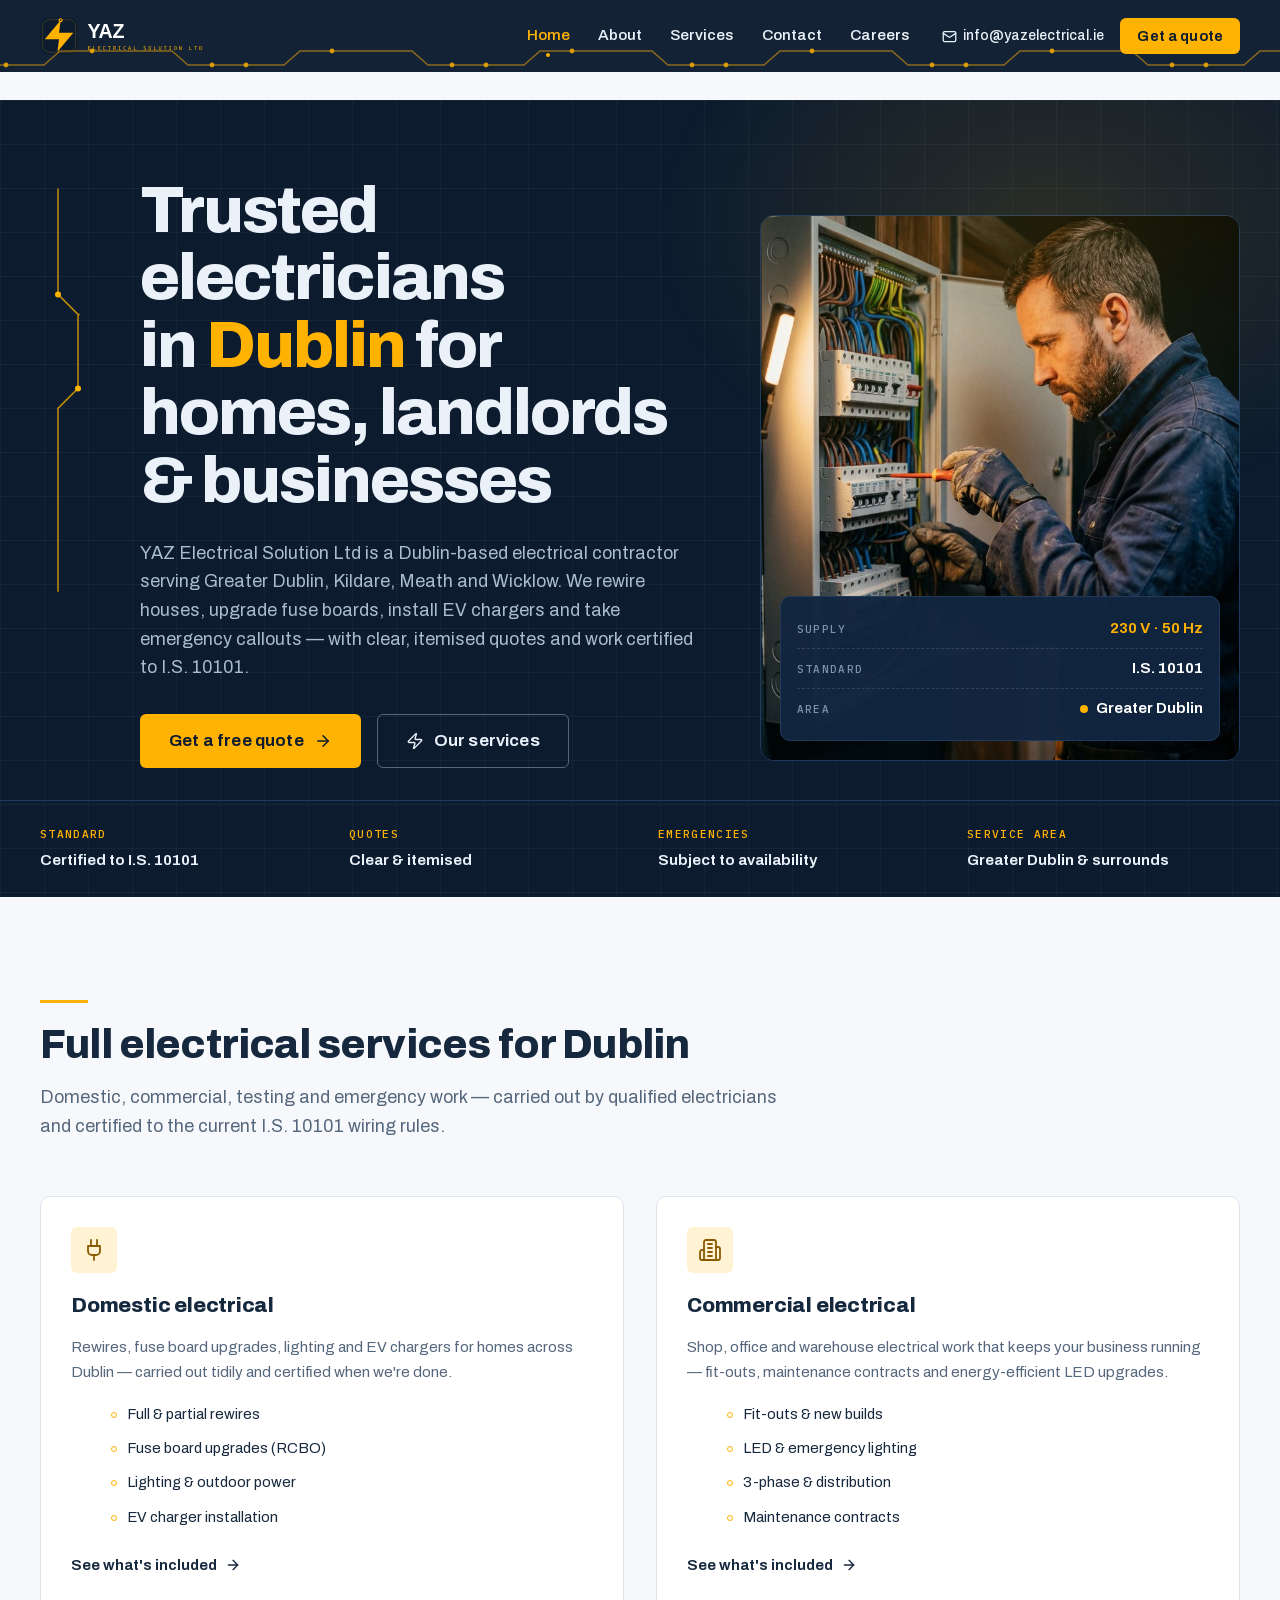
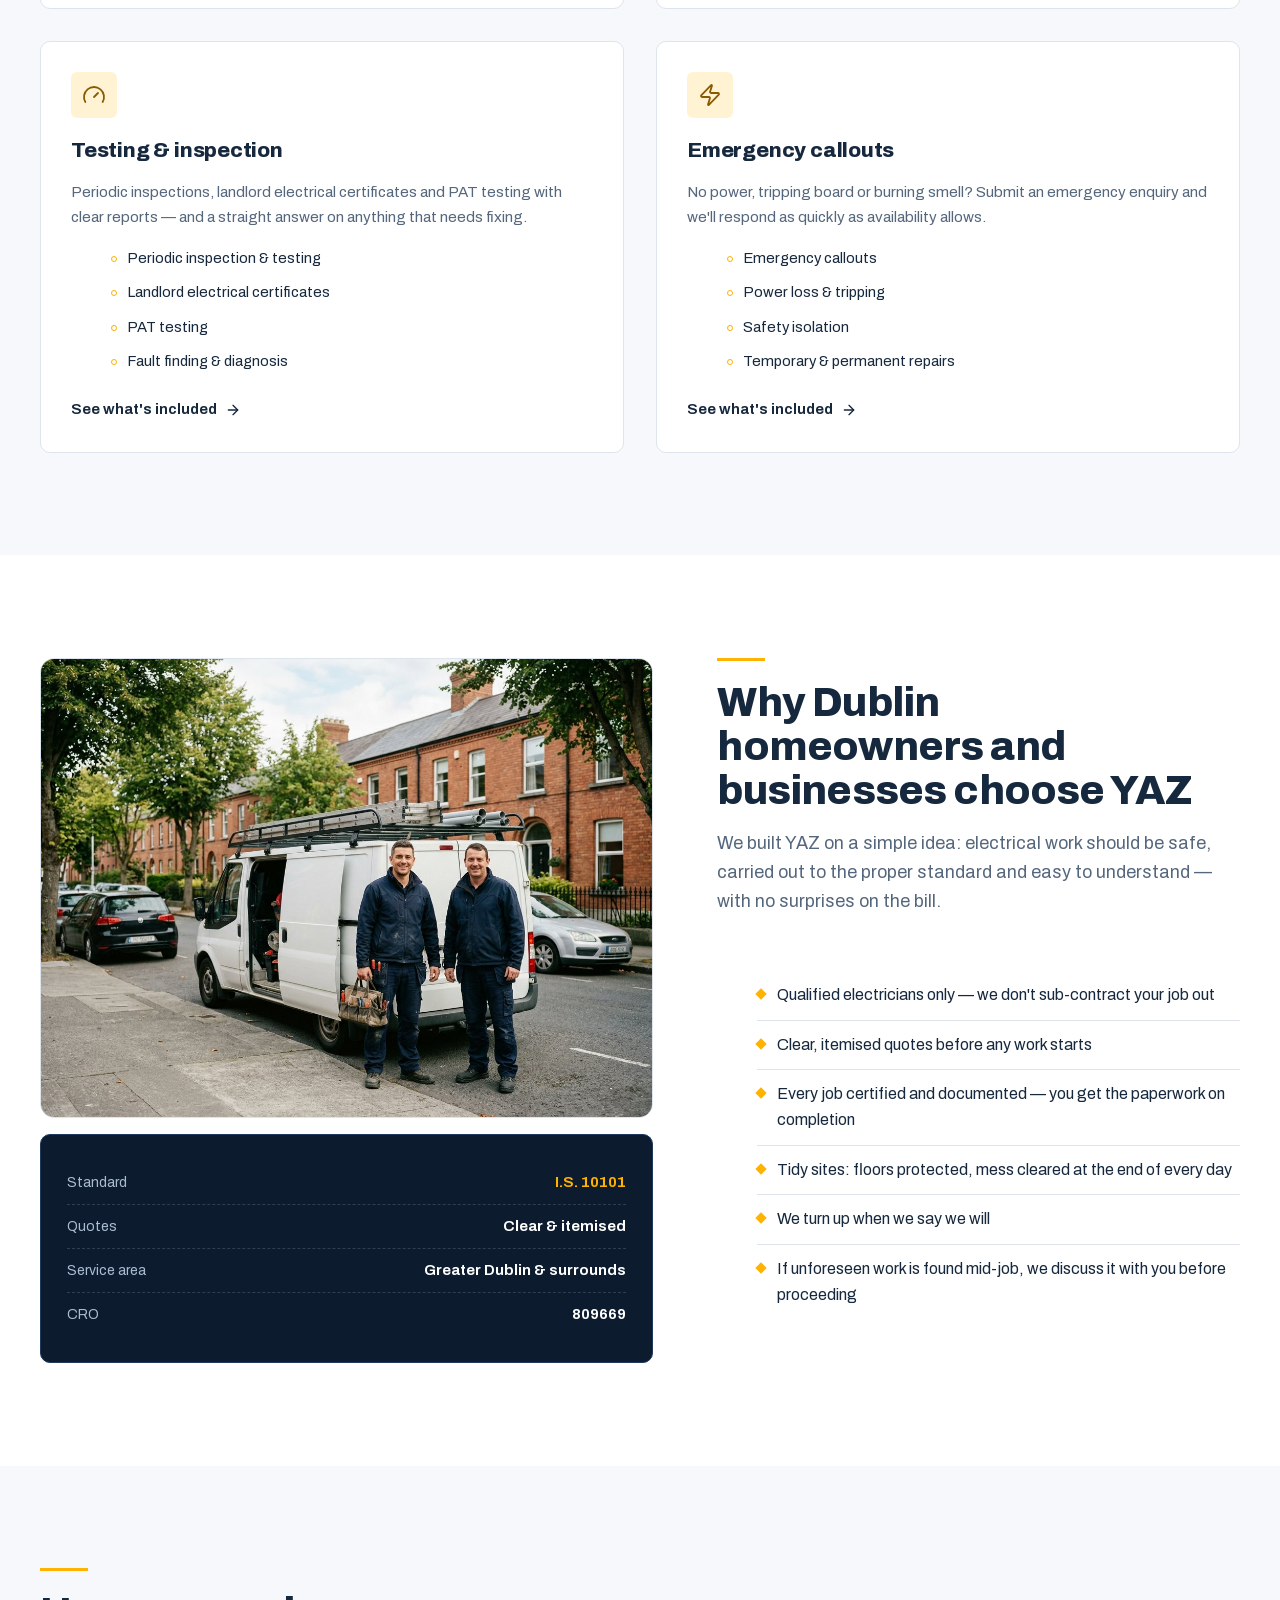
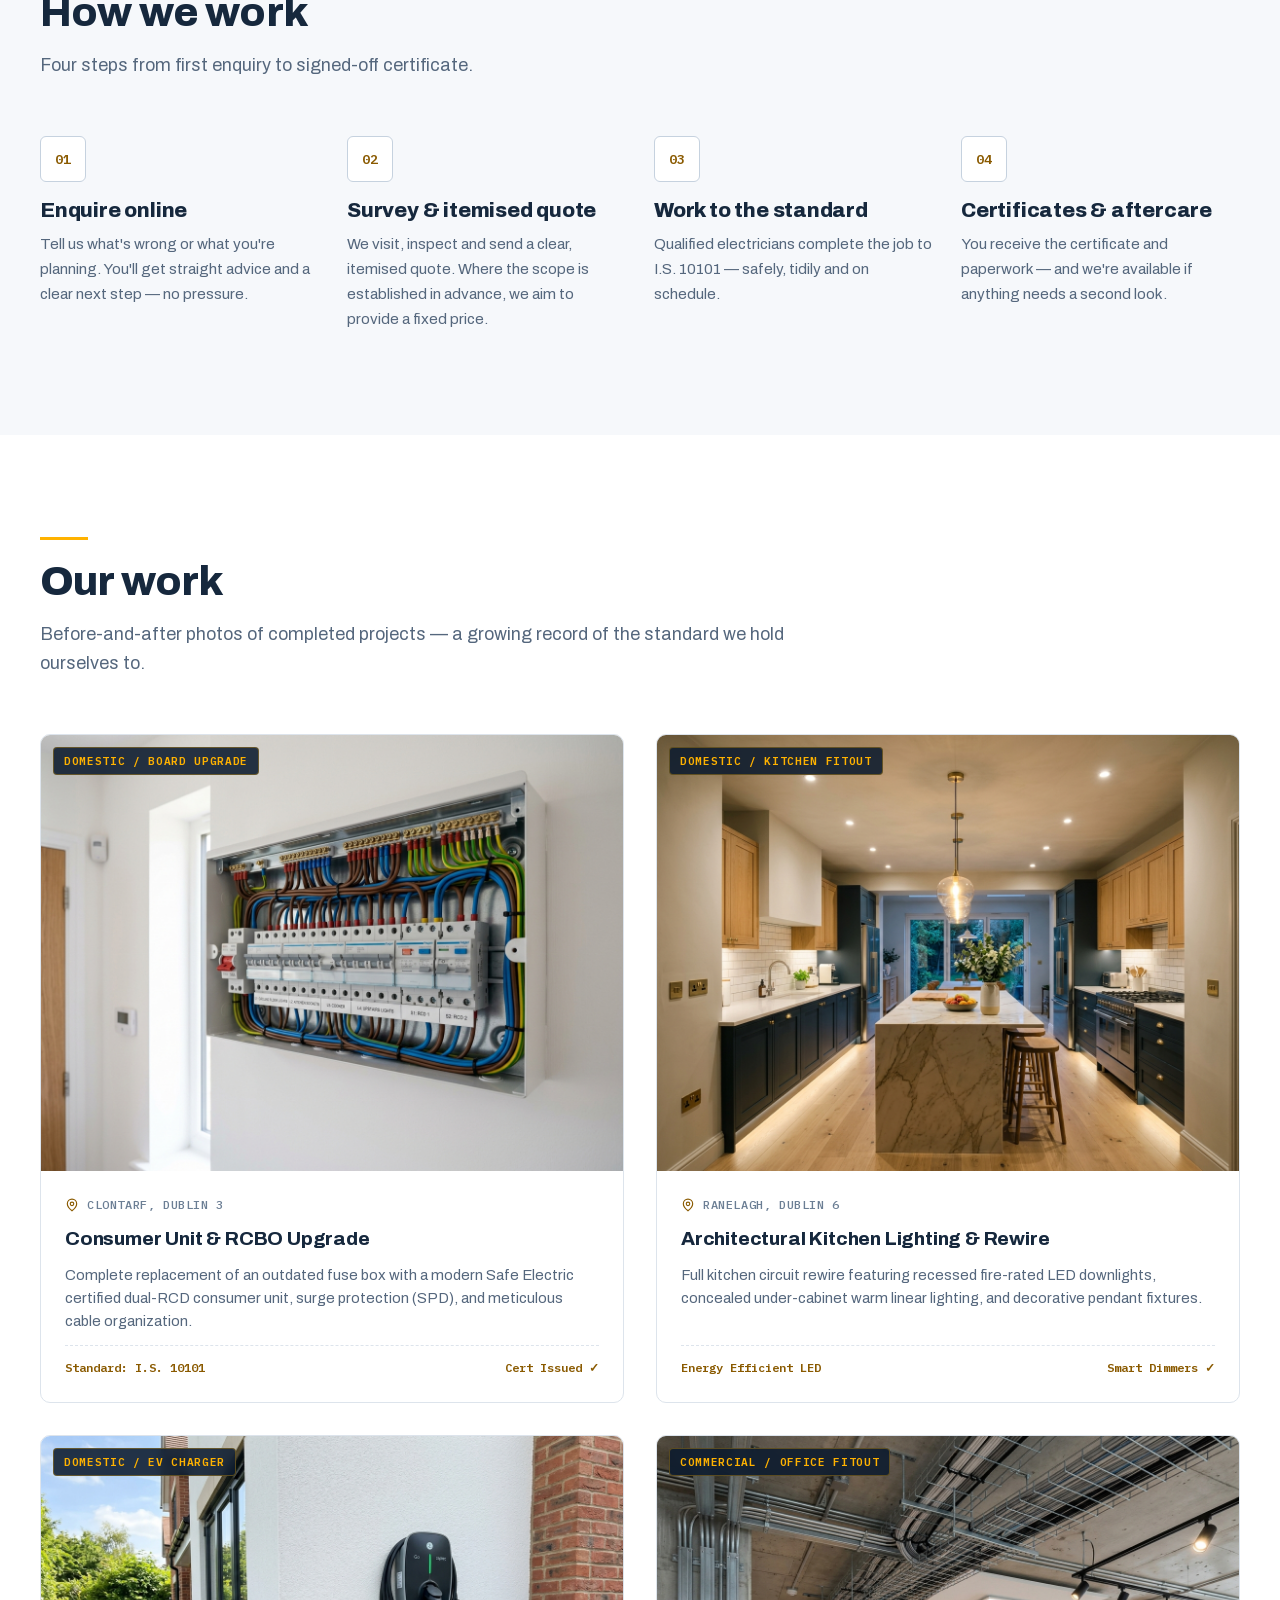
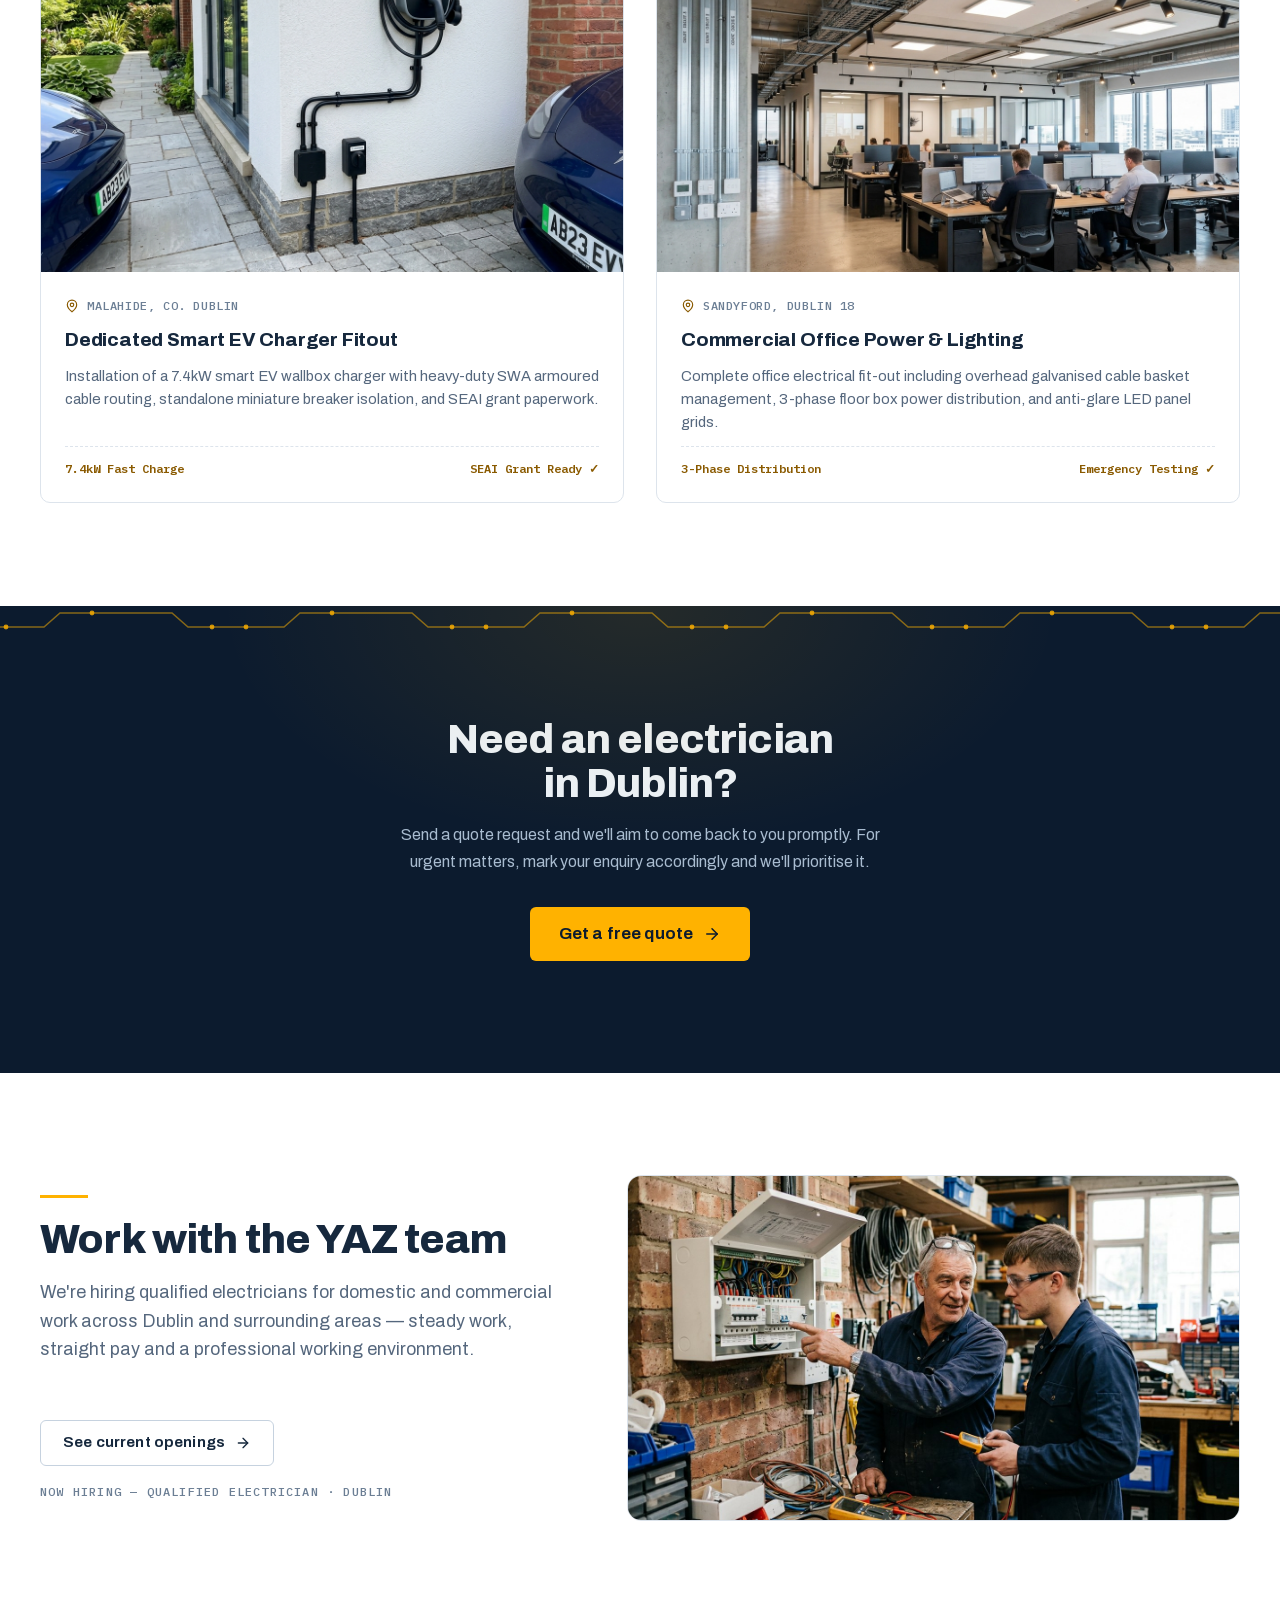
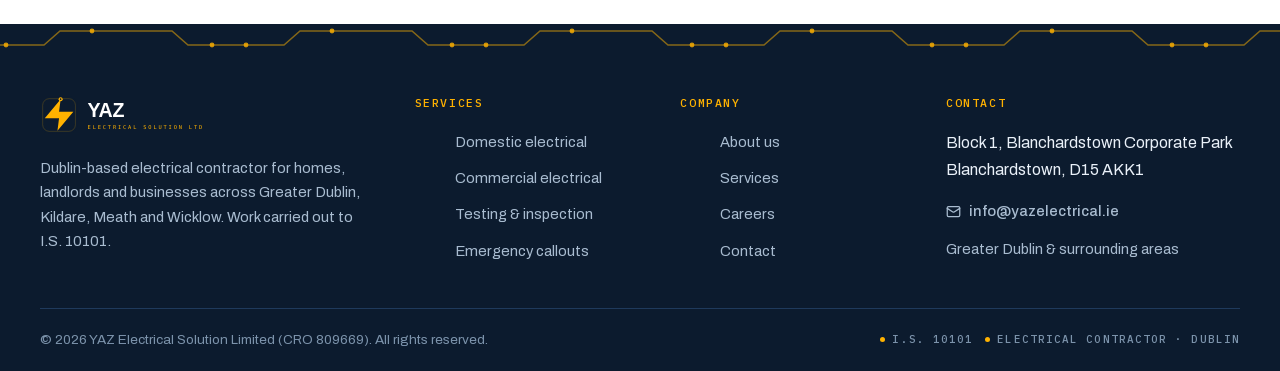
==== commit a73858dd: "Add visible email address and LocalBusiness schema across site" ====
--- a/index.html
+++ b/index.html
@@ -44,6 +44,10 @@
         </div>
       </div>
       <div class="header-actions">
+        <a class="header-email" href="mailto:info@yazelectrical.ie">
+          <svg width="15" height="15" viewBox="0 0 24 24" fill="none" stroke="currentColor" stroke-width="2" stroke-linecap="round" stroke-linejoin="round" aria-hidden="true"><rect width="20" height="16" x="2" y="4" rx="2"/><path d="m22 7-8.97 5.7a1.94 1.94 0 0 1-2.06 0L2 7"/></svg>
+          info@yazelectrical.ie
+        </a>
         <a class="btn btn--primary btn--sm" href="contact.html">Get a quote</a>
         <button class="nav-toggle" aria-expanded="false" aria-controls="site-nav" aria-label="Open menu">
           <span></span><span></span><span></span>
@@ -437,6 +441,10 @@
             Blanchardstown, D15 AKK1
           </address>
           <div class="footer__contact mt-4">
+            <a class="footer__email" href="mailto:info@yazelectrical.ie">
+              <svg width="15" height="15" viewBox="0 0 24 24" fill="none" stroke="currentColor" stroke-width="2" stroke-linecap="round" stroke-linejoin="round" aria-hidden="true"><rect width="20" height="16" x="2" y="4" rx="2"/><path d="m22 7-8.97 5.7a1.94 1.94 0 0 1-2.06 0L2 7"/></svg>
+              info@yazelectrical.ie
+            </a>
             <span>Greater Dublin &amp; surrounding areas</span>
           </div>
         </div>
@@ -466,6 +474,7 @@
     "@id": "https://www.yazelectrical.ie/#business",
     "name": "YAZ Electrical Solution Ltd",
     "legalName": "YAZ Electrical Solution Limited",
+    "email": "info@yazelectrical.ie",
     "description": "Electrical contractor serving Greater Dublin, Kildare, Meath and Wicklow. Domestic and commercial electrical work, rewires, fuse board upgrades, EV charger installation, testing and inspection, and emergency callouts. Work carried out to I.S. 10101.",
     "url": "https://www.yazelectrical.ie/",
     "priceRange": "€€",
--- a/css/styles.css
+++ b/css/styles.css
@@ -284,6 +284,18 @@
   color: var(--ink-fg); text-decoration: none; font-weight: 650; font-size: 0.95rem;
 }
 .header-tel:hover { color: var(--amber); }
+.header-email {
+  display: inline-flex; align-items: center; gap: 6px;
+  color: var(--ink-fg); text-decoration: none; font-weight: 500; font-size: 0.875rem;
+  transition: color 0.15s ease;
+}
+.header-email:hover { color: var(--amber); }
+.footer__email {
+  display: inline-flex; align-items: center; gap: 8px;
+  color: var(--ink-fg); text-decoration: none; font-weight: 500; font-size: 0.925rem;
+  transition: color 0.15s ease;
+}
+.footer__email:hover { color: var(--amber); }
 
 /* hamburger */
 .nav-toggle {
@@ -310,7 +322,7 @@
 /* mobile nav panel */
 .site-nav { display: contents; }
 @media (max-width: 979px) {
-  .header-tel { display: none; }
+  .header-tel, .header-email { display: none; }
   .header-actions .btn--sm { display: none; }
   .nav-toggle { display: block; }
   .site-nav {
@@ -871,6 +883,10 @@
 .form-stack { display: grid; gap: var(--s4); }
 .form-error { display: none; font-size: 0.9rem; color: var(--danger); }
 .form-error--show { display: block; }
+.form-status-msg { display: none; font-size: 0.925rem; font-weight: 500; padding: 12px 16px; border-radius: var(--radius-md); }
+.form-status-msg--info { display: block; background: var(--paper); color: var(--fg); border: 1px solid var(--line); }
+.form-status-msg--success { display: block; background: rgba(22, 163, 74, 0.1); color: #15803d; border: 1px solid rgba(22, 163, 74, 0.25); }
+.form-status-msg--error { display: block; background: rgba(220, 38, 38, 0.1); color: var(--danger); border: 1px solid rgba(220, 38, 38, 0.25); }
 .split--contact { align-items: start; }
 @media (min-width: 980px) {
   .split--contact { grid-template-columns: 0.92fr 1.08fr; }
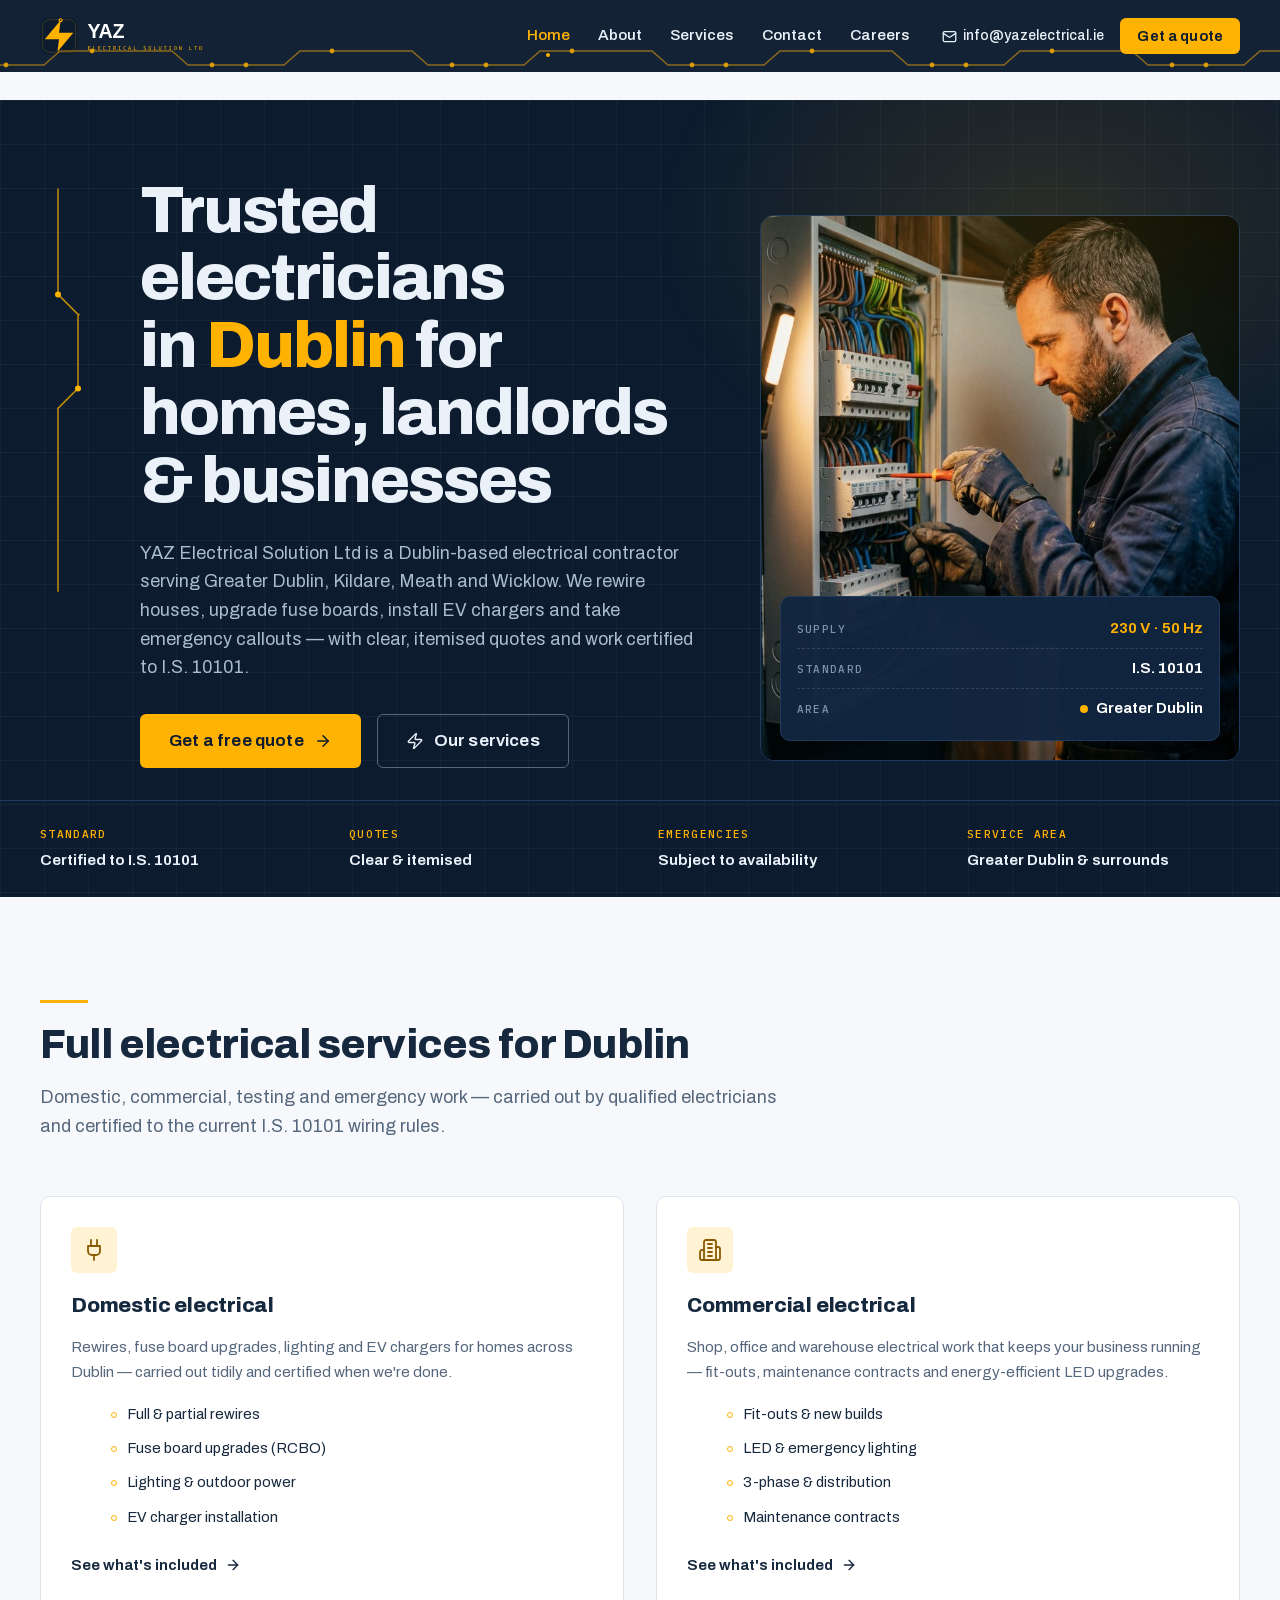
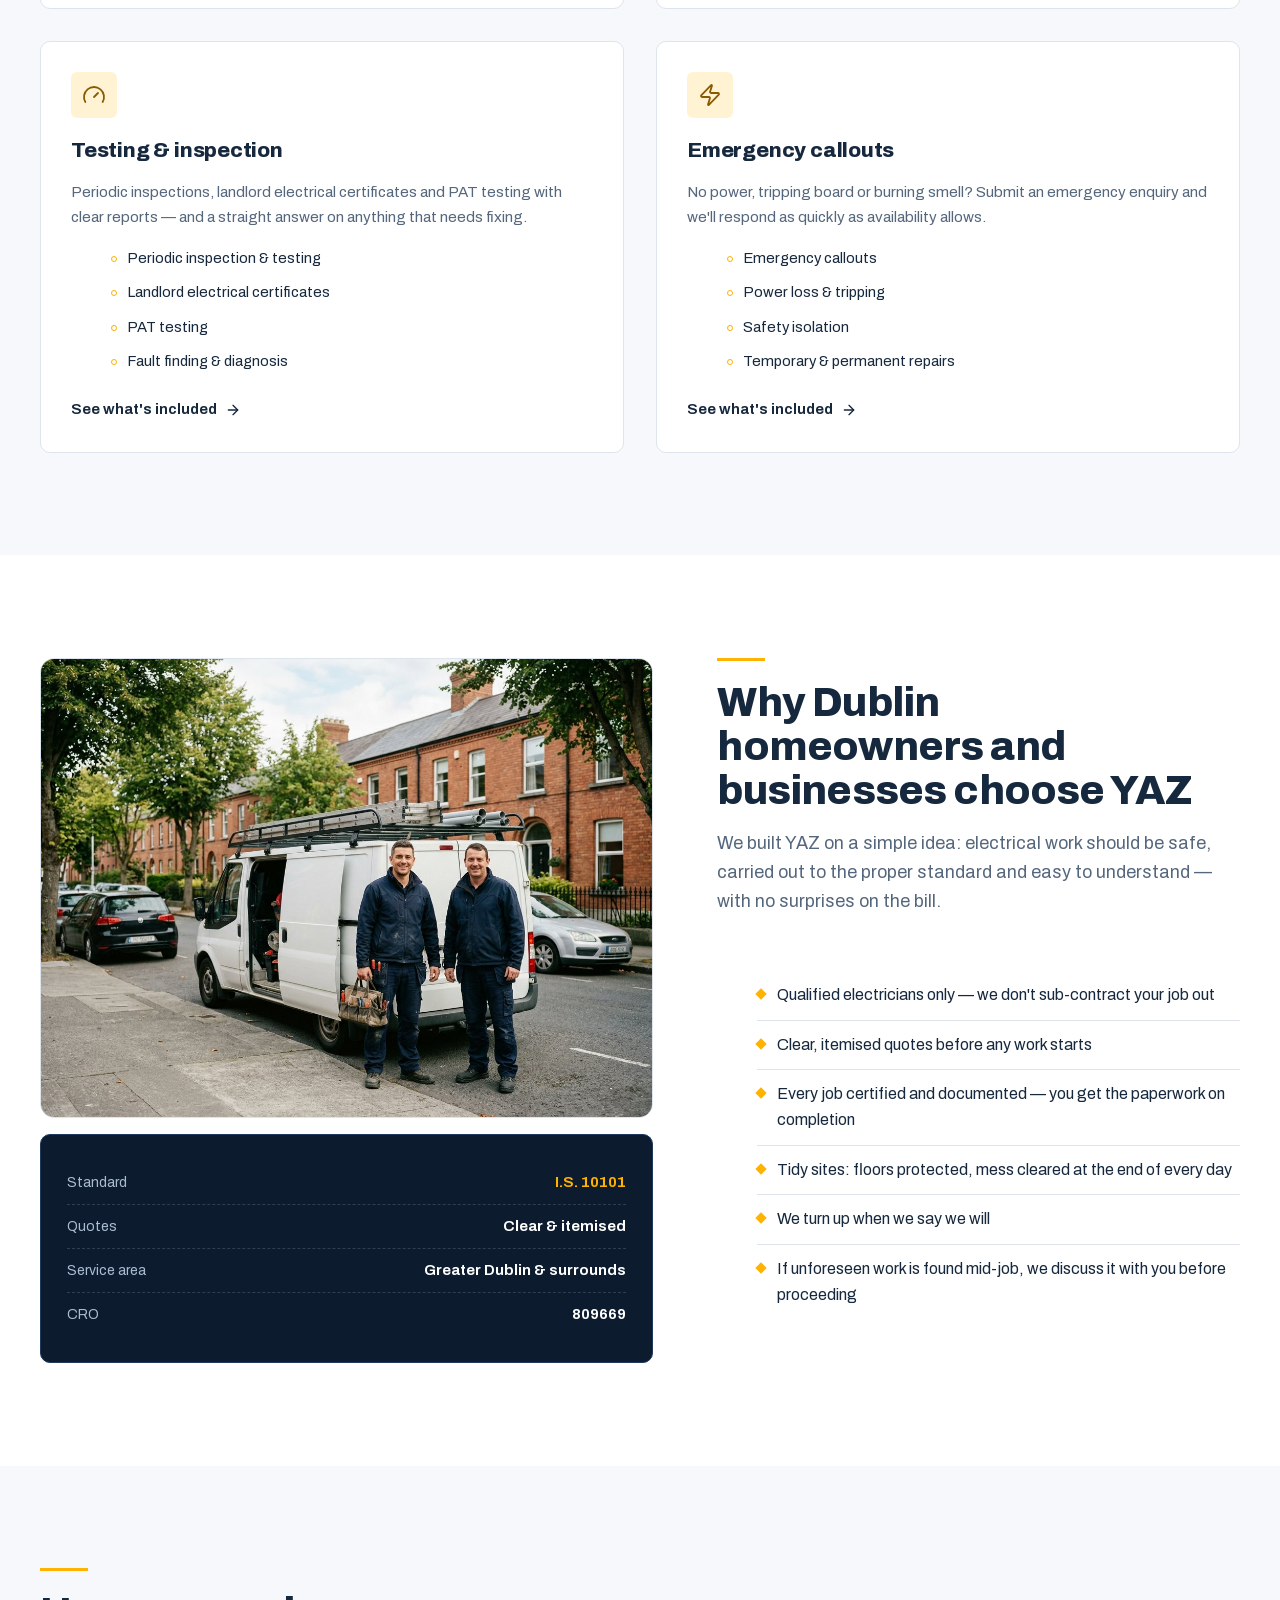
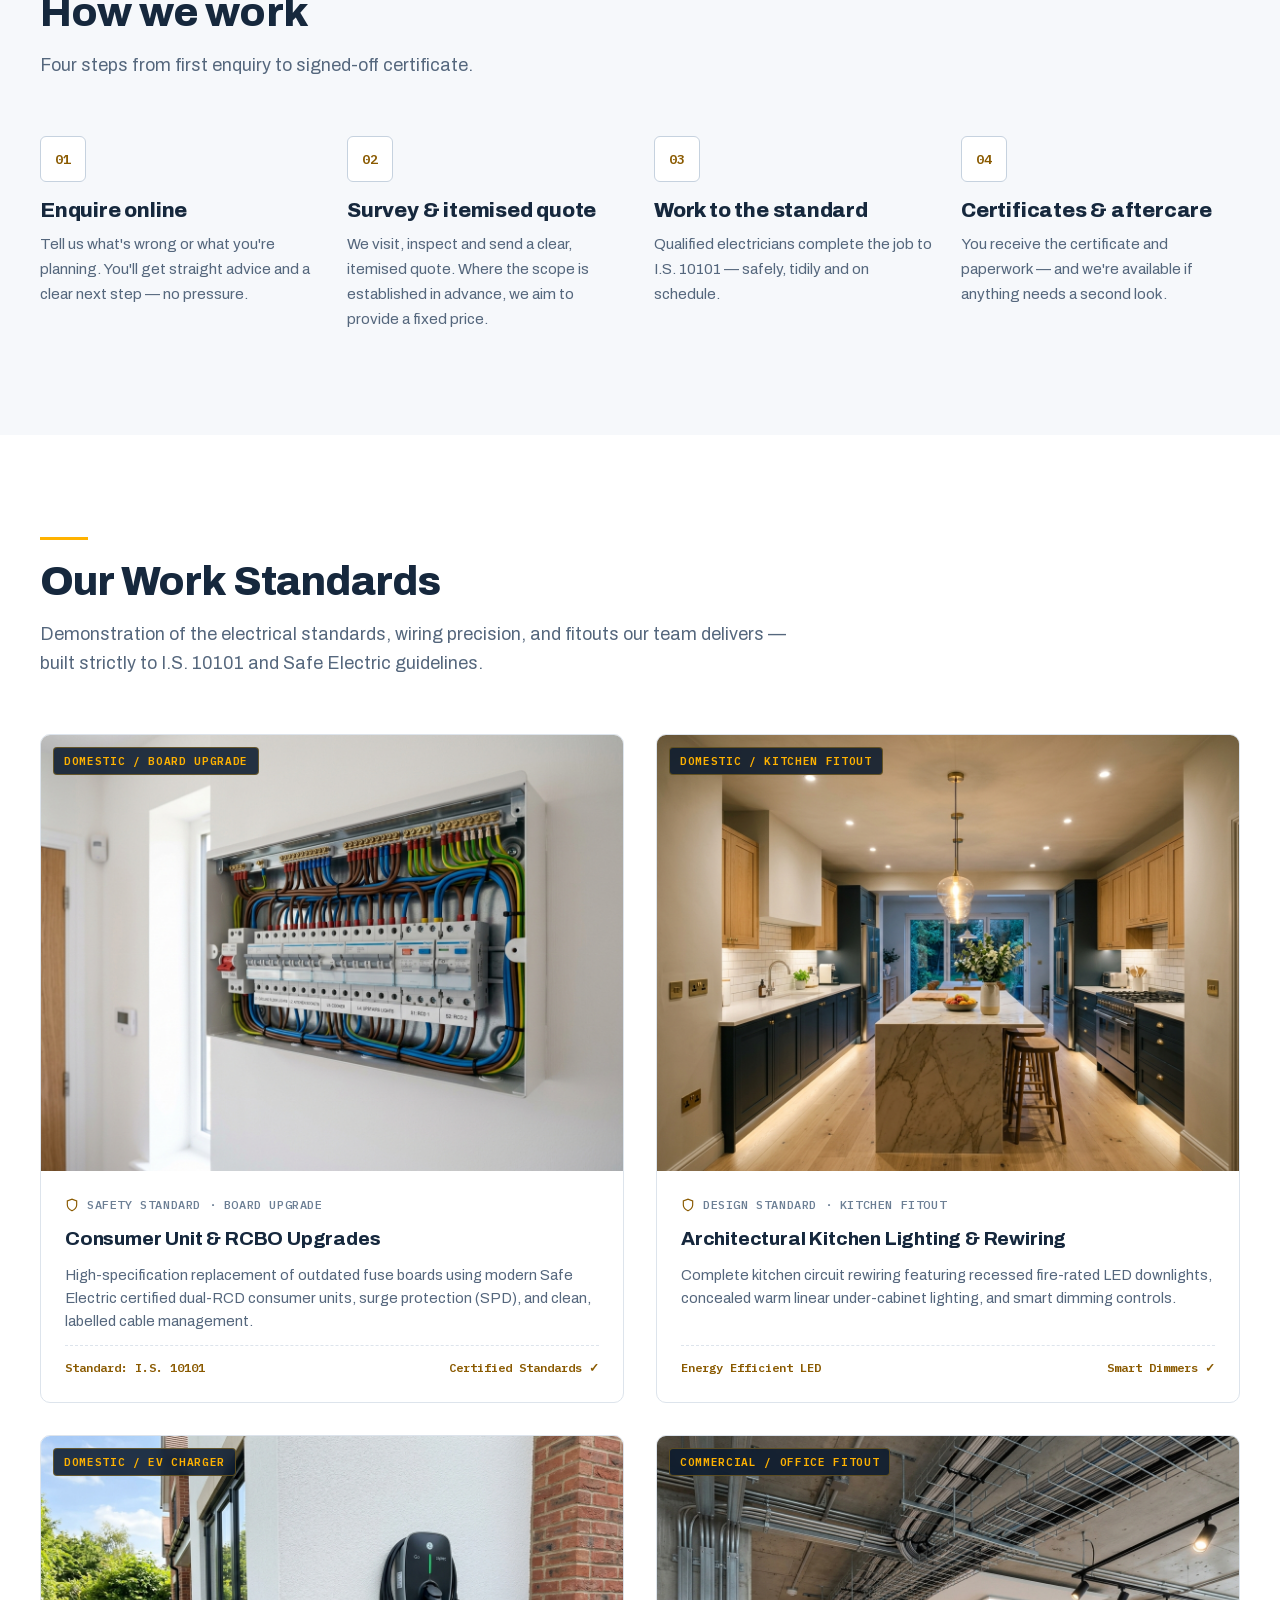
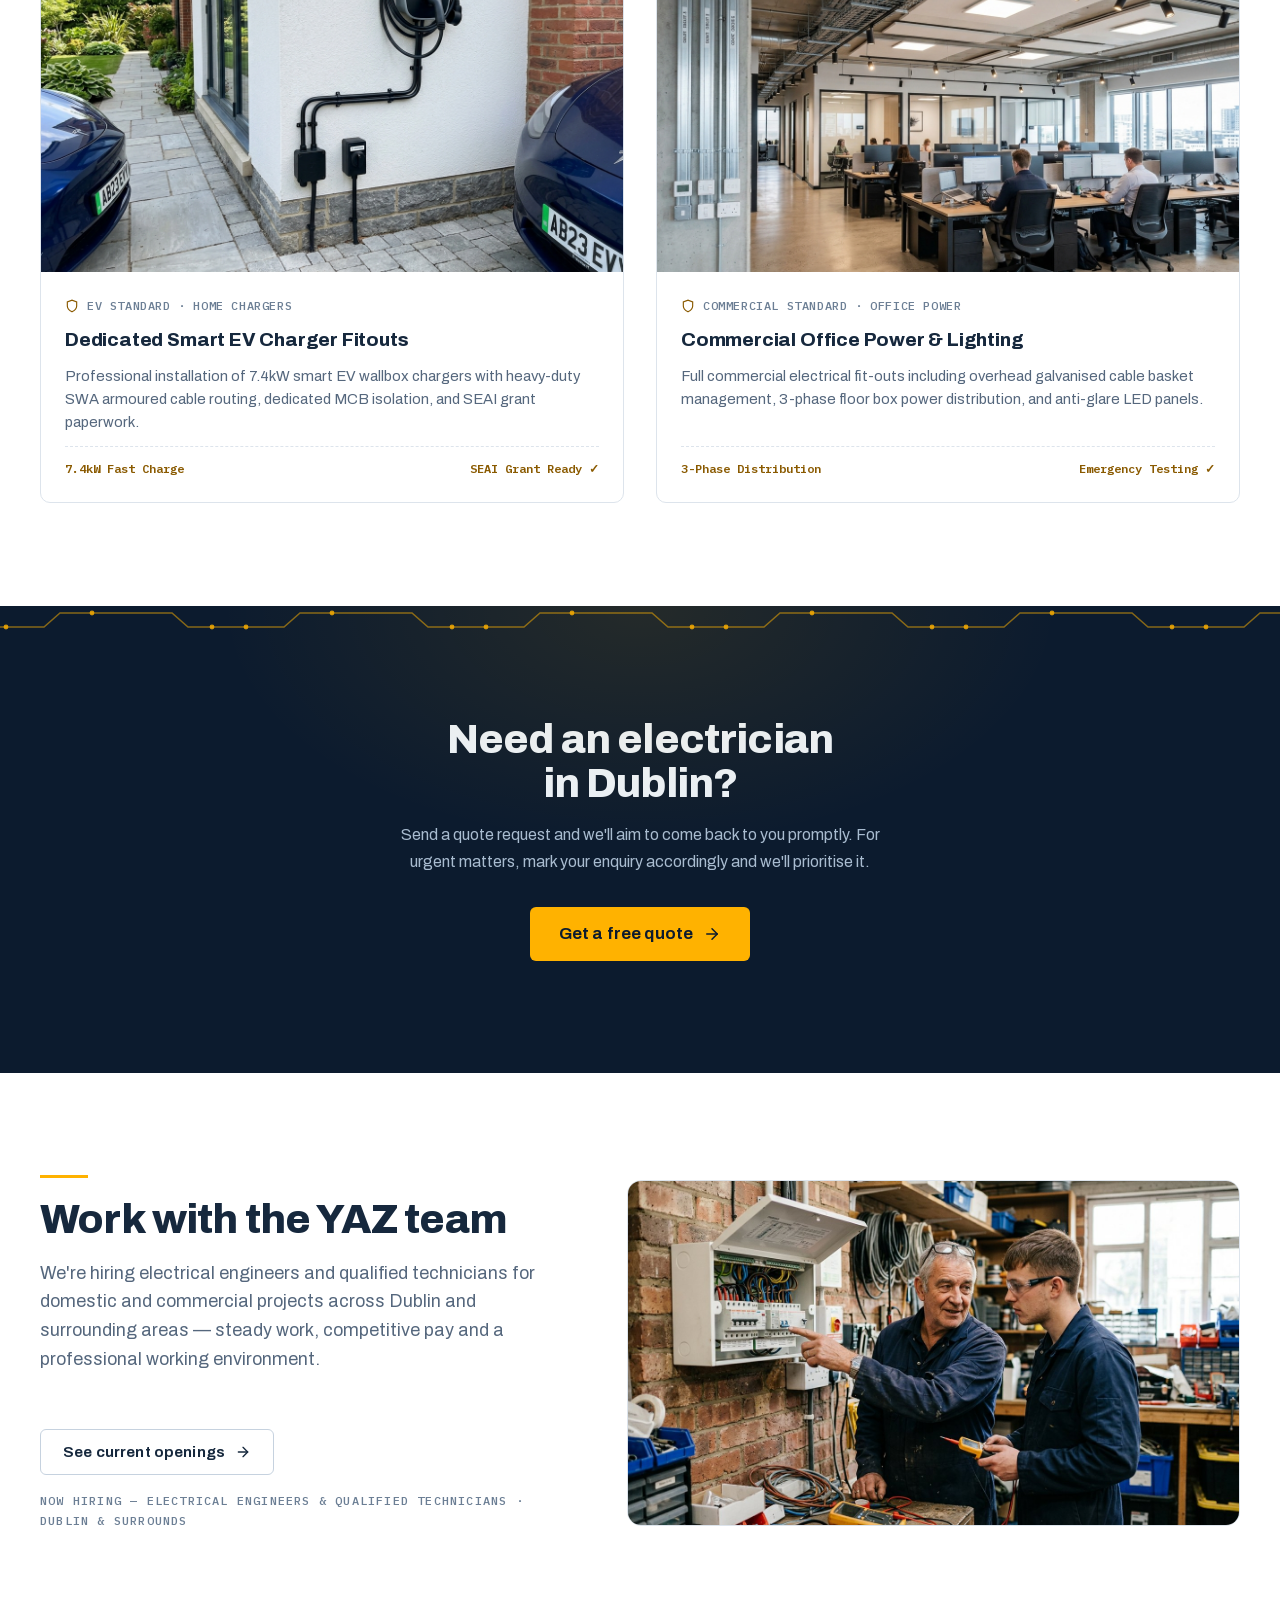
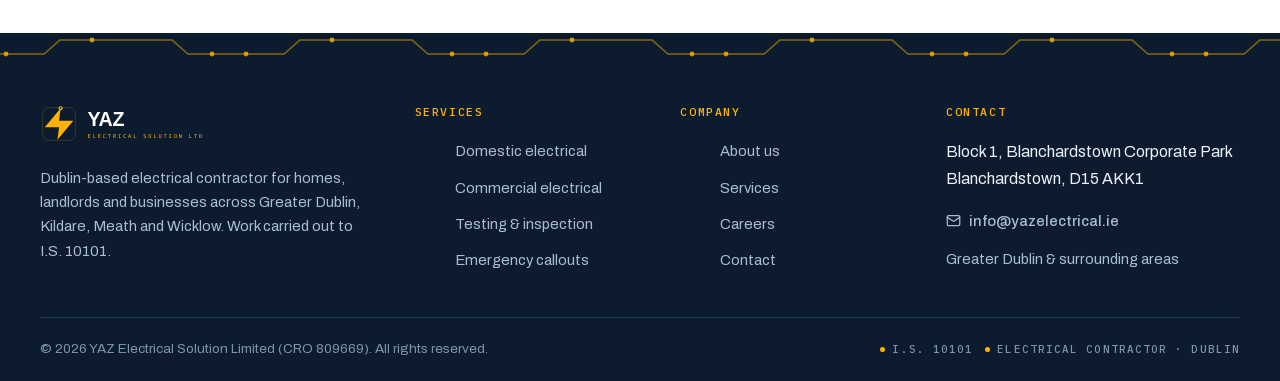
==== commit 7ed8d2ad: "Update work standards copy and add hiring roles for electrical engineers and technicians" ====
--- a/index.html
+++ b/index.html
@@ -273,32 +273,32 @@
       </div>
     </section>
 
-    <!-- ================= PORTFOLIO / CASE STUDIES ================= -->
+    <!-- ================= PORTFOLIO / WORK STANDARDS ================= -->
     <section class="section section--white" aria-labelledby="portfolio-title">
       <div class="container">
         <div class="sec-head">
-          <h2 id="portfolio-title">Our work</h2>
-          <p class="lead">Before-and-after photos of completed projects — a growing record of the standard we hold ourselves to.</p>
+          <h2 id="portfolio-title">Our Work Standards</h2>
+          <p class="lead">Demonstration of the electrical standards, wiring precision, and fitouts our team delivers — built strictly to I.S. 10101 and Safe Electric guidelines.</p>
         </div>
         <div class="grid g2">
           <!-- Project 1 -->
           <article class="work-card">
             <div class="work-card__media">
               <span class="work-card__tag">Domestic / Board Upgrade</span>
-              <img src="assets/img/work-fuseboard.jpg" alt="RECI certified fuseboard consumer unit upgrade in Dublin home" width="800" height="600" loading="lazy">
+              <img src="assets/img/work-fuseboard.jpg" alt="Safe Electric compliant fuseboard consumer unit upgrade specification" width="800" height="600" loading="lazy">
             </div>
             <div class="work-card__body">
               <div class="work-card__meta">
                 <span class="work-card__meta-icon" aria-hidden="true">
-                  <svg width="14" height="14" viewBox="0 0 24 24" fill="none" stroke="currentColor" stroke-width="2"><path d="M20 10c0 6-8 12-8 12s-8-6-8-12a8 8 0 0 1 16 0Z"/><circle cx="12" cy="10" r="3"/></svg>
+                  <svg width="14" height="14" viewBox="0 0 24 24" fill="none" stroke="currentColor" stroke-width="2"><path d="M12 22s8-4 8-10V5l-8-3-8 3v7c0 6 8 10 8 10z"/></svg>
                 </span>
-                Clontarf, Dublin 3
-              </div>
-              <h3 class="work-card__title">Consumer Unit &amp; RCBO Upgrade</h3>
-              <p class="work-card__desc">Complete replacement of an outdated fuse box with a modern Safe Electric certified dual-RCD consumer unit, surge protection (SPD), and meticulous cable organization.</p>
+                Safety Standard · Board Upgrade
+              </div>
+              <h3 class="work-card__title">Consumer Unit &amp; RCBO Upgrades</h3>
+              <p class="work-card__desc">High-specification replacement of outdated fuse boards using modern Safe Electric certified dual-RCD consumer units, surge protection (SPD), and clean, labelled cable management.</p>
               <div class="work-card__footer">
                 <span>Standard: I.S. 10101</span>
-                <span>Cert Issued &#10003;</span>
+                <span>Certified Standards &#10003;</span>
               </div>
             </div>
           </article>
@@ -307,17 +307,17 @@
           <article class="work-card">
             <div class="work-card__media">
               <span class="work-card__tag">Domestic / Kitchen Fitout</span>
-              <img src="assets/img/work-lighting.jpg" alt="Architectural LED kitchen illumination fitout in Dublin residential property" width="800" height="600" loading="lazy">
+              <img src="assets/img/work-lighting.jpg" alt="Architectural LED kitchen illumination fitout specification" width="800" height="600" loading="lazy">
             </div>
             <div class="work-card__body">
               <div class="work-card__meta">
                 <span class="work-card__meta-icon" aria-hidden="true">
-                  <svg width="14" height="14" viewBox="0 0 24 24" fill="none" stroke="currentColor" stroke-width="2"><path d="M20 10c0 6-8 12-8 12s-8-6-8-12a8 8 0 0 1 16 0Z"/><circle cx="12" cy="10" r="3"/></svg>
+                  <svg width="14" height="14" viewBox="0 0 24 24" fill="none" stroke="currentColor" stroke-width="2"><path d="M12 22s8-4 8-10V5l-8-3-8 3v7c0 6 8 10 8 10z"/></svg>
                 </span>
-                Ranelagh, Dublin 6
-              </div>
-              <h3 class="work-card__title">Architectural Kitchen Lighting &amp; Rewire</h3>
-              <p class="work-card__desc">Full kitchen circuit rewire featuring recessed fire-rated LED downlights, concealed under-cabinet warm linear lighting, and decorative pendant fixtures.</p>
+                Design Standard · Kitchen Fitout
+              </div>
+              <h3 class="work-card__title">Architectural Kitchen Lighting &amp; Rewiring</h3>
+              <p class="work-card__desc">Complete kitchen circuit rewiring featuring recessed fire-rated LED downlights, concealed warm linear under-cabinet lighting, and smart dimming controls.</p>
               <div class="work-card__footer">
                 <span>Energy Efficient LED</span>
                 <span>Smart Dimmers &#10003;</span>
@@ -329,17 +329,17 @@
           <article class="work-card">
             <div class="work-card__media">
               <span class="work-card__tag">Domestic / EV Charger</span>
-              <img src="assets/img/work-ev-charger.jpg" alt="7.4kW smart EV wallbox charger installation on residential property" width="800" height="600" loading="lazy">
+              <img src="assets/img/work-ev-charger.jpg" alt="7.4kW smart EV wallbox charger installation specification" width="800" height="600" loading="lazy">
             </div>
             <div class="work-card__body">
               <div class="work-card__meta">
                 <span class="work-card__meta-icon" aria-hidden="true">
-                  <svg width="14" height="14" viewBox="0 0 24 24" fill="none" stroke="currentColor" stroke-width="2"><path d="M20 10c0 6-8 12-8 12s-8-6-8-12a8 8 0 0 1 16 0Z"/><circle cx="12" cy="10" r="3"/></svg>
+                  <svg width="14" height="14" viewBox="0 0 24 24" fill="none" stroke="currentColor" stroke-width="2"><path d="M12 22s8-4 8-10V5l-8-3-8 3v7c0 6 8 10 8 10z"/></svg>
                 </span>
-                Malahide, Co. Dublin
-              </div>
-              <h3 class="work-card__title">Dedicated Smart EV Charger Fitout</h3>
-              <p class="work-card__desc">Installation of a 7.4kW smart EV wallbox charger with heavy-duty SWA armoured cable routing, standalone miniature breaker isolation, and SEAI grant paperwork.</p>
+                EV Standard · Home Chargers
+              </div>
+              <h3 class="work-card__title">Dedicated Smart EV Charger Fitouts</h3>
+              <p class="work-card__desc">Professional installation of 7.4kW smart EV wallbox chargers with heavy-duty SWA armoured cable routing, dedicated MCB isolation, and SEAI grant paperwork.</p>
               <div class="work-card__footer">
                 <span>7.4kW Fast Charge</span>
                 <span>SEAI Grant Ready &#10003;</span>
@@ -351,17 +351,17 @@
           <article class="work-card">
             <div class="work-card__media">
               <span class="work-card__tag">Commercial / Office Fitout</span>
-              <img src="assets/img/work-commercial.jpg" alt="Commercial office electrical installation with cable basket trunking" width="800" height="600" loading="lazy">
+              <img src="assets/img/work-commercial.jpg" alt="Commercial office electrical installation specification" width="800" height="600" loading="lazy">
             </div>
             <div class="work-card__body">
               <div class="work-card__meta">
                 <span class="work-card__meta-icon" aria-hidden="true">
-                  <svg width="14" height="14" viewBox="0 0 24 24" fill="none" stroke="currentColor" stroke-width="2"><path d="M20 10c0 6-8 12-8 12s-8-6-8-12a8 8 0 0 1 16 0Z"/><circle cx="12" cy="10" r="3"/></svg>
+                  <svg width="14" height="14" viewBox="0 0 24 24" fill="none" stroke="currentColor" stroke-width="2"><path d="M12 22s8-4 8-10V5l-8-3-8 3v7c0 6 8 10 8 10z"/></svg>
                 </span>
-                Sandyford, Dublin 18
+                Commercial Standard · Office Power
               </div>
               <h3 class="work-card__title">Commercial Office Power &amp; Lighting</h3>
-              <p class="work-card__desc">Complete office electrical fit-out including overhead galvanised cable basket management, 3-phase floor box power distribution, and anti-glare LED panel grids.</p>
+              <p class="work-card__desc">Full commercial electrical fit-outs including overhead galvanised cable basket management, 3-phase floor box power distribution, and anti-glare LED panels.</p>
               <div class="work-card__footer">
                 <span>3-Phase Distribution</span>
                 <span>Emergency Testing &#10003;</span>
@@ -392,12 +392,12 @@
         <div>
           <div class="sec-head">
             <h2 id="careers-title">Work with the YAZ team</h2>
-            <p class="lead">We're hiring qualified electricians for domestic and commercial work across Dublin and surrounding areas — steady work, straight pay and a professional working environment.</p>
+            <p class="lead">We're hiring electrical engineers and qualified technicians for domestic and commercial projects across Dublin and surrounding areas — steady work, competitive pay and a professional working environment.</p>
           </div>
           <a class="btn btn--outline" href="careers.html">See current openings
             <svg width="16" height="16" viewBox="0 0 24 24" fill="none" stroke="currentColor" stroke-width="2" stroke-linecap="round" stroke-linejoin="round" aria-hidden="true"><path d="M5 12h14"/><path d="m12 5 7 7-7 7"/></svg>
           </a>
-          <p class="mono-note mt-4">Now hiring — qualified electrician · Dublin</p>
+          <p class="mono-note mt-4">Now hiring — Electrical Engineers &amp; Qualified Technicians · Dublin &amp; Surrounds</p>
         </div>
         <figure class="frame frame--16-9">
           <img src="assets/img/careers.jpg" alt="A YAZ senior electrician mentoring an apprentice" width="1376" height="768" loading="lazy">
